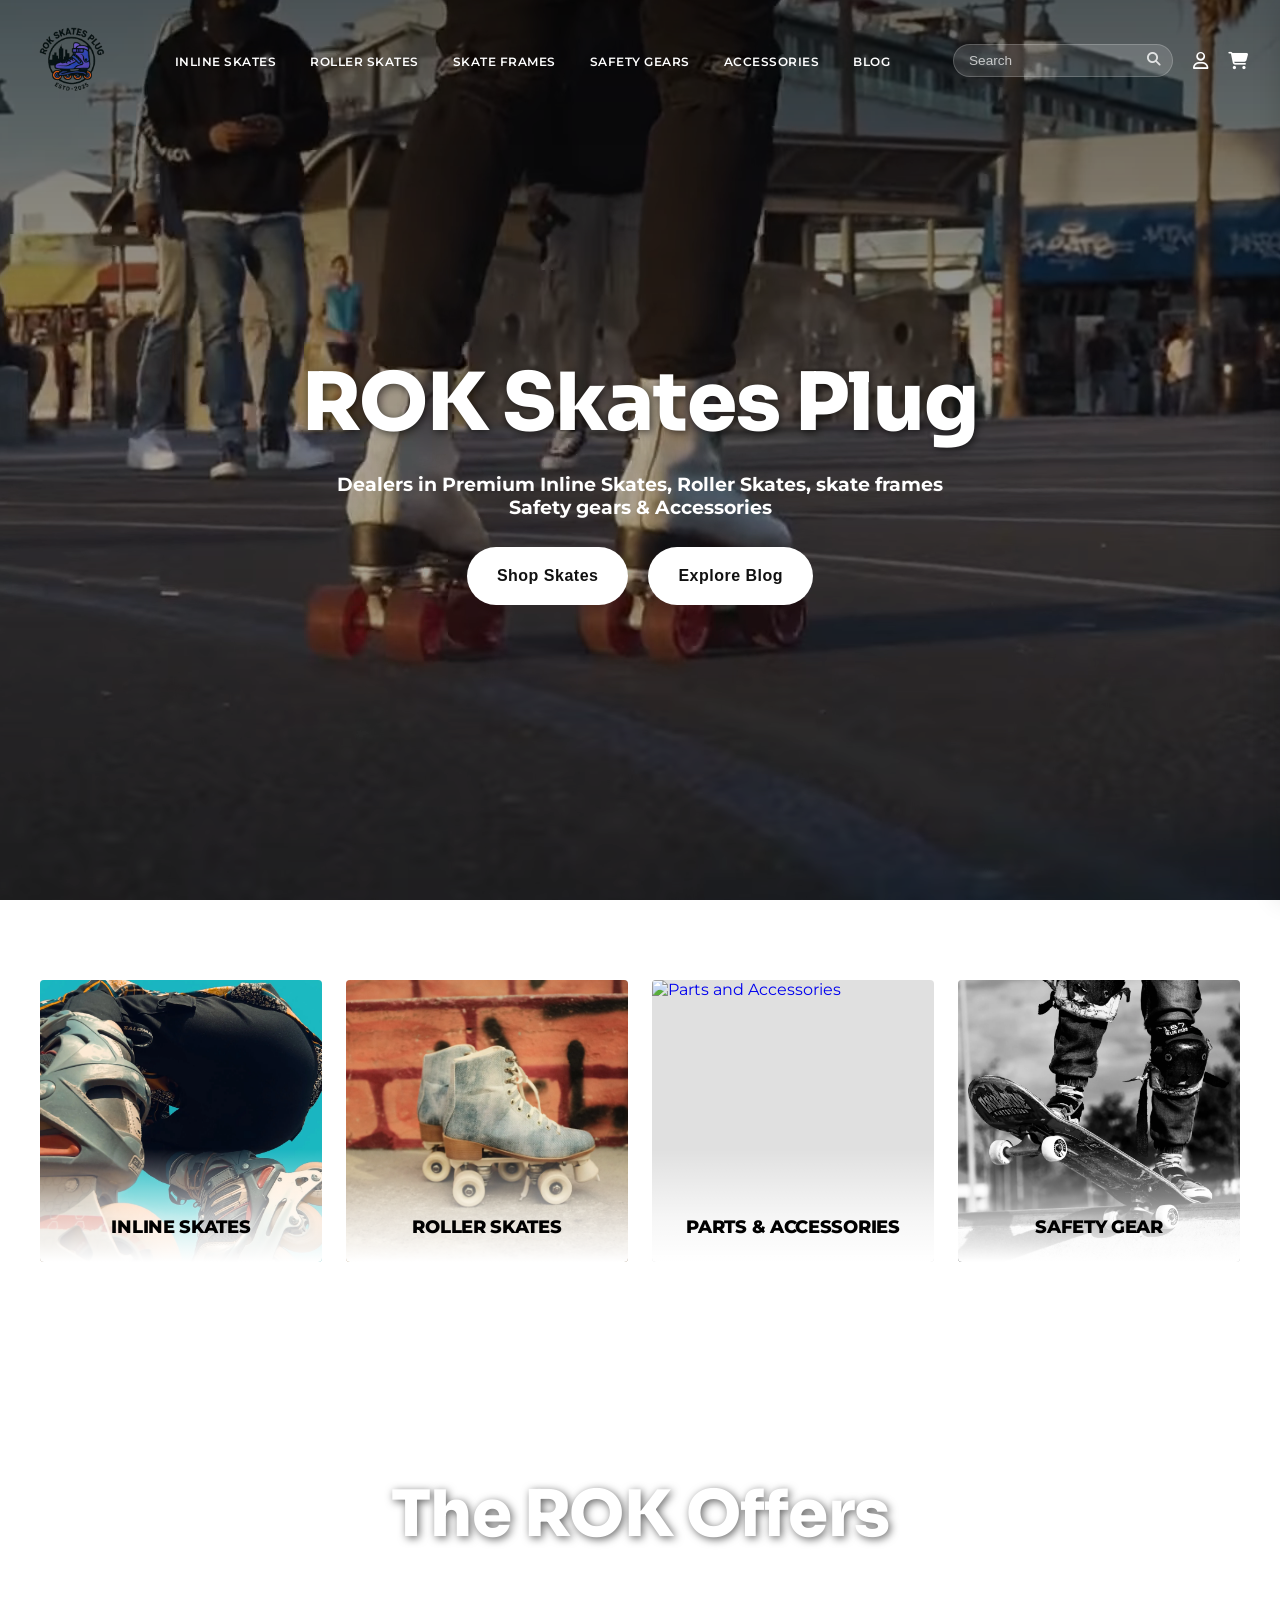
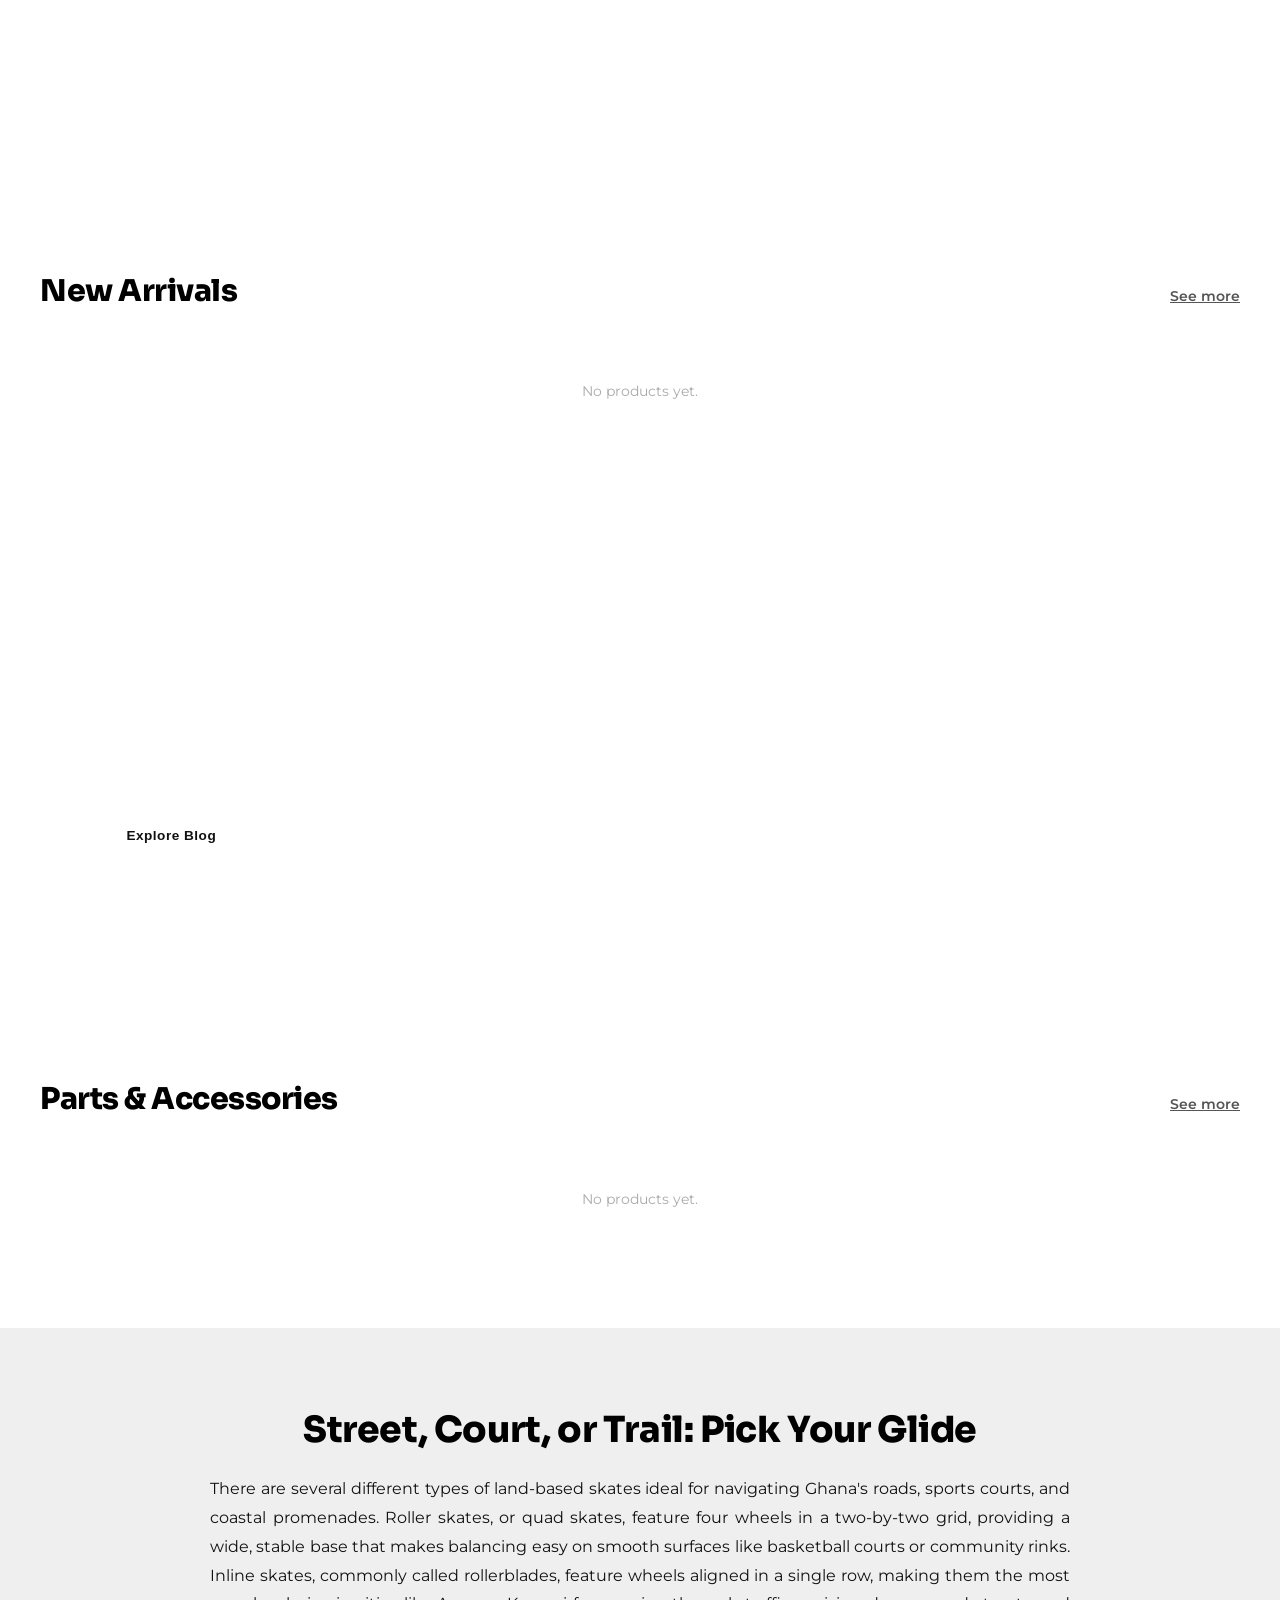
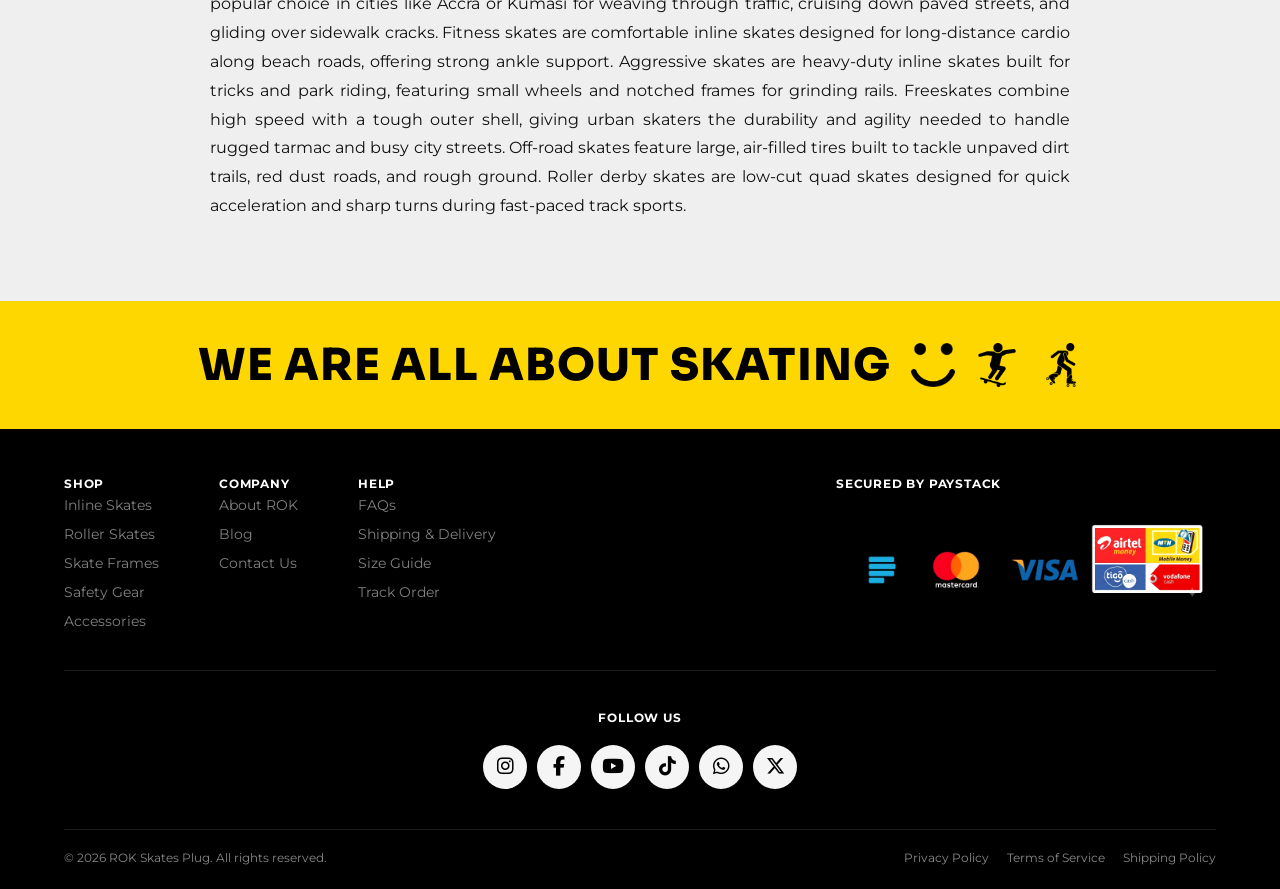
==== index.html @ 4ee37cbf "paystack integration,payment flow,product details,all implemented now" ====
<!DOCTYPE html>
<html lang="en">
<head>
    <meta charset="UTF-8">
    <meta name="viewport" content="width=device-width, initial-scale=1.0">
    <title>ROK skates plug</title>
    <!-- Favicon -->
    <link rel="icon" type="image/png" href="/Assets/favicon.jpeg">
    <!-- Importing Google Fonts for clean typography -->
    <link rel="preconnect" href="https://fonts.googleapis.com">
    <link rel="preconnect" href="https://fonts.gstatic.com" crossorigin>
    <link href="https://fonts.googleapis.com/css2?family=Montserrat:wght@400;600;800&family=Sora:wght@700;800&display=swap" rel="stylesheet">
    <link href="https://fonts.cdnfonts.com/css/gilroy-bold" rel="stylesheet">
    <!-- Font Awesome for the header icons -->
    <link rel="stylesheet" href="https://cdnjs.cloudflare.com/ajax/libs/font-awesome/6.5.1/css/all.min.css">
    <link rel="stylesheet" href="style.css">
</head>
<body>

    <!-- Header Navigation -->
    <header class="navbar">
        <div class="nav-container">
            <!-- Left section containing hamburger and logo -->
            <div class="nav-left">
                <button class="hamburger" id="hamburger-btn" aria-label="Toggle Menu">
                    <i class="fa-solid fa-bars"></i>
                </button>
                <div class="logo">
                    <img src="/Assets/ROKlogo.png" alt="ROK Store Logo">
                </div>
            </div>

            <!-- Main Navigation Links -->
            <nav class="nav-links">
                <a href="/templates/inlineskates.html">INLINE SKATES</a>
                <a href="/templates/rollerskates.html">ROLLER SKATES</a>
                <a href="/templates/skate_frames.html">SKATE FRAMES</a>
                <a href="/templates/safety_gear.html">SAFETY GEARS</a>
                <a href="/templates/Accessories.html">ACCESSORIES</a>
                <a href="#">BLOG</a>
            </nav>

            <!-- Search and Icons Menu -->
            <div class="nav-actions">
                <div class="search-bar" id="search-bar">
                    <input type="text" placeholder="Search" id="search-input">
                    <i class="fa-solid fa-magnifying-glass search-icon" id="search-toggle" aria-label="Toggle search"></i>
                </div>
                <a href="/templates/login.html" class="icon-link"><i class="fa-regular fa-user"></i></a>
                <a href="" class="icon-link cart-icon">
                    <i class="fa-solid fa-cart-shopping"></i>
                </a>
            </div>
        </div>
    </header>

    <!-- Full-Screen Hero Section with Video Background -->
    <section class="hero-section">
        <!-- The Background Video HTML Tag -->
        <video class="bg-video" autoplay loop muted playsinline>
            <!-- Replace the src below with your actual local video file path or an online link -->
            <source src="/Assets/ROK skate plug.webm" type="video/webm">
            Your browser does not support the video tag.
        </video>

        <div class="hero-overlay"></div>
        <div class="hero-content"><br><br><br>
            <h1>ROK Skates Plug</h1>
            <h3>Dealers in Premium Inline Skates, Roller Skates, skate frames<br> Safety gears & Accessories</h3>
            <div class="hero-buttons">
                <a href="#fresh-arrivals" class="pill-btn">Shop Skates</a>
                <a href="#" class="pill-btn">Explore Blog</a>
            </div>
        </div>
    </section>

    <div class="page-content">

        <!-- Categories Section -->
        <section class="categories-section">
            <div class="category-container">
                <a href="/templates/inlineskates.html" class="category-card">
                    <picture>
                        <source srcset="Assets/inlineskate.webp" type="image/webp">
                        <img class="card-bg" src="Assets/inlineskate.jpg" alt="Inline Skates" loading="eager" decoding="async" fetchpriority="high">
                    </picture>
                    <h2 class="category-title">Inline Skates</h2>
                </a>
                <a href="/templates/rollerskates.html" class="category-card">
                    <picture>
                        <source srcset="/Assets/rollerskate.webp" type="image/webp">
                        <img class="card-bg" src="/Assets/rollerskate.jpg" alt="Roller Skates" loading="lazy" decoding="async">
                    </picture>
                    <h2 class="category-title">Roller Skates</h2>
                </a>
                <a href="/templates/Accessories.html" class="category-card">
                    <img class="card-bg" src="https://images.unsplash.com/photo-1547447134-cd3f5c716030?q=80&w=500&auto=format&fit=crop&fm=webp" alt="Parts and Accessories" loading="lazy" decoding="async">
                    <h2 class="category-title">Parts & Accessories</h2>
                </a>
                <a href="/templates/safety_gear.html" class="category-card">
                    <picture>
                        <source srcset="Assets/protectionskate.webp" type="image/webp">
                        <img class="card-bg" src="Assets/protectionskate.jpg" alt="Protection" loading="lazy" decoding="async">
                    </picture>
                    <h2 class="category-title">Safety Gear</h2>
                </a>
            </div>
        </section>

        <!-- ROK Offers Parallax Section -->
        <section class="urban-section">
            <div class="urban-content">
                <h1 class="urban-title">The ROK Offers</h1>
                <p class="urban-subtitle">Ultimate Urban Freeskate Collection</p>
                <p class="urban-description">
                    Powerslide, Munchi, Roselle, IQON, Playlife urban inline skates. Featuring popular models like Next, Arise, Evo, and Zoom. Perfect for freestyle and freeskate adventures.
                </p>
            </div>
        </section>

        <!-- Fresh Arrivals Section -->
        <section class="fresh-arrivals-section" id="fresh-arrivals">
            <div class="fresh-arrivals-container">
                <div class="fresh-arrivals-header">
                    <h2 class="fresh-arrivals-title">New Arrivals</h2>
                    <a href="/templates/All_items.html" class="fresh-arrivals-link">See more</a>
                </div>
                <div class="fresh-slider-wrapper">
                    <button class="fresh-nav-arrow fresh-prev" aria-label="Previous">&#10094;</button>
                    <div class="fresh-track-viewport" id="fresh-viewport"></div>
                    <button class="fresh-nav-arrow fresh-next" aria-label="Next">&#10095;</button>
                </div>
                <div class="fresh-spinner" id="fresh-spinner"></div>
                <div class="fresh-empty" id="fresh-empty" style="display:none;">No products yet.</div>
            </div>
        </section>

        <!-- Blog Banner Section -->
        <section class="blog-banner-section">
            <div class="blog-banner-content">
                <h1 class="blog-banner-title">Wanna learn more about skating?</h1>
                <p class="blog-banner-subtitle">Read our blog for more info</p>
                <a href="#" class="pill-btn pill-btn-sm">Explore Blog</a>
            </div>
        </section>

        <!-- Parts & Accessories Section -->
        <section class="fresh-arrivals-section" id="parts-accessories">
            <div class="fresh-arrivals-container">
                <div class="fresh-arrivals-header">
                    <h2 class="fresh-arrivals-title">Parts &amp; Accessories</h2>
                    <a href="/templates/All_items.html" class="fresh-arrivals-link">See more</a>
                </div>
                <div class="fresh-slider-wrapper">
                    <button class="fresh-nav-arrow fresh-prev trending-prev" aria-label="Previous">&#10094;</button>
                    <div class="fresh-track-viewport" id="trending-viewport"></div>
                    <button class="fresh-nav-arrow fresh-next trending-next" aria-label="Next">&#10095;</button>
                </div>
                <div class="fresh-spinner" id="trending-spinner"></div>
                <div class="fresh-empty" id="trending-empty" style="display:none;">No products yet.</div>
            </div>
        </section>

        <!-- Skate Types Info Section -->
        <section class="skate-types-section">
            <div class="skate-types-container">
                <h2 class="skate-types-title">Street, Court, or Trail: Pick Your Glide</h2>
                <p class="skate-types-body">
                    <span id="skate-text-short">There are several different types of land-based skates ideal for navigating Ghana's roads, sports courts, and coastal promenades. Roller skates, or quad skates, feature four wheels in a two-by-two grid, providing a wide, stable base...</span>
                    <span id="skate-text-full"> There are several different types of land-based skates ideal for navigating Ghana's roads, sports courts, and coastal promenades. Roller skates, or quad skates, feature four wheels in a two-by-two grid, providing a wide, stable base that makes balancing easy on smooth surfaces like basketball courts or community rinks. Inline skates, commonly called rollerblades, feature wheels aligned in a single row, making them the most popular choice in cities like Accra or Kumasi for weaving through traffic, cruising down paved streets, and gliding over sidewalk cracks. Fitness skates are comfortable inline skates designed for long-distance cardio along beach roads, offering strong ankle support. Aggressive skates are heavy-duty inline skates built for tricks and park riding, featuring small wheels and notched frames for grinding rails. Freeskates combine high speed with a tough outer shell, giving urban skaters the durability and agility needed to handle rugged tarmac and busy city streets. Off-road skates feature large, air-filled tires built to tackle unpaved dirt trails, red dust roads, and rough ground. Roller derby skates are low-cut quad skates designed for quick acceleration and sharp turns during fast-paced track sports.</span>
                    <button class="read-more-btn" id="skate-read-more" onclick="toggleSkateText()">Read more</button>
                </p>
            </div>
        </section>

        <!-- Stay Up To Date Banner -->
        <section class="stay-updated-banner">
            <h2 class="stay-updated-text">WE ARE ALL ABOUT SKATING</h2>
            <img src="/Assets/smiling-emoticon-square-face.png" alt="" class="stay-updated-icon" aria-hidden="true">
            <img src="/Assets/skateboarder.png" alt="" class="stay-updated-icon" aria-hidden="true">
            <img src="/Assets/inlineskater.png" alt="" class="stay-updated-icon" aria-hidden="true">
        </section>

    </div>

    <!-- ════════════════════════════════
         FOOTER
    ════════════════════════════════ -->
    <footer class="site-footer">
        <div class="footer-inner">

            <!-- Quick Links + Payment side by side on desktop -->
            <div class="footer-links-payment-row">
                <div class="footer-links-row">
                    <div class="footer-links-group">
                        <h4 class="footer-col-title">Shop</h4>
                        <ul>
                            <li><a href="/templates/inlineskates.html">Inline Skates</a></li>
                            <li><a href="/templates/rollerskates.html">Roller Skates</a></li>
                            <li><a href="/templates/skate_frames.html">Skate Frames</a></li>
                            <li><a href="/templates/safety_gear.html">Safety Gear</a></li>
                            <li><a href="/templates/Accessories.html">Accessories</a></li>
                        </ul>
                    </div>
                    <div class="footer-links-group">
                        <h4 class="footer-col-title">Company</h4>
                        <ul>
                            <li><a href="#">About ROK</a></li>
                            <li><a href="#">Blog</a></li>
                            <li><a href="#">Contact Us</a></li>
                        </ul>
                    </div>
                    <div class="footer-links-group">
                        <h4 class="footer-col-title">Help</h4>
                        <ul>
                            <li><a href="#">FAQs</a></li>
                            <li><a href="#">Shipping & Delivery</a></li>
                            <li><a href="#">Size Guide</a></li>
                            <li><a href="#">Track Order</a></li>
                        </ul>
                    </div>
                </div>

                <!-- Payment Methods -->
                <div class="footer-payments">
                    <span class="footer-payments-label">Secured by Paystack</span>
                    <img src="/Assets/paystack.png" alt="Accepted payment methods" class="footer-payment-img">
                </div>
            </div>

            <div class="footer-divider"></div>

            <!-- Middle Row: Follow Us -->
            <div class="footer-top">
                <div class="footer-col footer-col-center">
                    <h3 class="footer-col-title">Follow Us</h3>
                    <div class="footer-socials">
                        <a href="#" class="footer-social-link" aria-label="Instagram"><i class="fa-brands fa-instagram"></i></a>
                        <a href="#" class="footer-social-link" aria-label="Facebook"><i class="fa-brands fa-facebook-f"></i></a>
                        <a href="#" class="footer-social-link" aria-label="YouTube"><i class="fa-brands fa-youtube"></i></a>
                        <a href="#" class="footer-social-link" aria-label="TikTok"><i class="fa-brands fa-tiktok"></i></a>
                        <a href="#" class="footer-social-link" aria-label="WhatsApp"><i class="fa-brands fa-whatsapp"></i></a>
                        <a href="#" class="footer-social-link" aria-label="X"><i class="fa-brands fa-x-twitter"></i></a>
                    </div>
                </div>
            </div>

            <div class="footer-divider"></div>

            <!-- Bottom: copyright + legal -->
            <div class="footer-bottom">
                <p class="footer-copyright">&copy; <span id="footer-year"></span> ROK Skates Plug. All rights reserved.</p>
                <nav class="footer-legal">
                    <a href="#">Privacy Policy</a>
                    <a href="#">Terms of Service</a>
                    <a href="#">Shipping Policy</a>
                </nav>
            </div>

        </div>
    </footer>

    <script src="/config.js"></script>
    <script>
        const navbar = document.querySelector('.navbar');
        window.addEventListener('scroll', () => {
            navbar.classList.toggle('scrolled', window.scrollY > 80);
        });

        // Mobile search toggle
        const searchToggle = document.getElementById('search-toggle');
        const searchBar    = document.getElementById('search-bar');
        const searchInput  = document.getElementById('search-input');

        searchToggle.addEventListener('click', () => {
            const isOpen = searchBar.classList.toggle('search-open');
            if (isOpen) {
                searchInput.focus();
            } else {
                searchInput.value = '';
            }
        });

        // Close search if user clicks outside
        document.addEventListener('click', e => {
            if (!searchBar.contains(e.target)) {
                searchBar.classList.remove('search-open');
                searchInput.value = '';
            }
        });
        document.getElementById('footer-year').textContent = new Date().getFullYear();

        // Skate types read more / read less (mobile only)
        function toggleSkateText() {
            const short = document.getElementById('skate-text-short');
            const full  = document.getElementById('skate-text-full');
            const btn   = document.getElementById('skate-read-more');
            const expanded = full.style.display === 'inline';
            short.style.display = expanded ? 'inline' : 'none';
            full.style.display  = expanded ? 'none'   : 'inline';
            btn.textContent     = expanded ? 'Read more' : 'Read less';
        }

        // Shared HTML escape utility
        function escHtml(str) {
            return String(str ?? '')
                .replace(/&/g,'&amp;').replace(/</g,'&lt;')
                .replace(/>/g,'&gt;').replace(/"/g,'&quot;');
        }

        // Mobile Menu Toggle
        const hamburgerBtn = document.getElementById('hamburger-btn');
        const navLinks = document.querySelector('.nav-links');

        hamburgerBtn.addEventListener('click', () => {
            navLinks.classList.toggle('active');
            const icon = hamburgerBtn.querySelector('i');
            if (navLinks.classList.contains('active')) {
                icon.classList.remove('fa-bars');
                icon.classList.add('fa-xmark');
            } else {
                icon.classList.remove('fa-xmark');
                icon.classList.add('fa-bars');
            }
        });

        // ════════════════════════════════
        // CAROUSEL HELPER
        // ════════════════════════════════
        async function initCarousel(fetchFn, viewportId, prevSel, nextSel, spinnerId, emptyId) {
            const viewport = document.getElementById(viewportId);
            const spinner  = document.getElementById(spinnerId);
            const empty    = document.getElementById(emptyId);
            const prevBtn  = document.querySelector(prevSel);
            const nextBtn  = document.querySelector(nextSel);

            function gap() {
                return window.innerWidth >= 992 ? 24 : window.innerWidth >= 576 ? 20 : 14;
            }

            function cardWidth() {
                const card = viewport.querySelector('.fresh-product-card');
                return card ? card.offsetWidth + gap() : 0;
            }

            let products    = [];
            let trackIndex  = 0;
            let isAnimating = false;

            try { products = await fetchFn(); } catch { products = []; }

            spinner.style.display = 'none';
            if (products.length === 0) {
                empty.style.display = 'block';
                prevBtn.style.display = 'none';
                nextBtn.style.display = 'none';
                return;
            }

            function cardHTML(p) {
                const img = p.image_url
                    ? `<img src="${escHtml(p.image_url)}" alt="${escHtml(p.name)}" class="fresh-product-img" loading="lazy">`
                    : `<div class="fresh-product-img-placeholder"><i class="fa-regular fa-image"></i></div>`;
                return `<a href="/templates/product.html?id=${escHtml(p.id)}" class="fresh-product-card">
                    <div class="fresh-img-wrap">${img}</div>
                    <h3 class="fresh-product-name">${escHtml(p.name)}</h3>
                    <span class="fresh-product-price">GHS ${Number(p.price).toFixed(2)}</span>
                </a>`;
            }

            const track = document.createElement('div');
            track.className = 'fresh-track';
            track.innerHTML = [...products, ...products].map(cardHTML).join('');
            viewport.appendChild(track);

            const total = products.length;

            function applyTranslate(animated) {
                track.style.transition = animated
                    ? 'transform 0.6s cubic-bezier(0.25, 0.46, 0.45, 0.94)'
                    : 'none';
                track.style.transform = `translateX(${-(trackIndex * cardWidth())}px)`;
            }

            function slide(dir) {
                if (isAnimating) return;
                isAnimating = true;
                trackIndex += dir;
                applyTranslate(true);
                setTimeout(() => {
                    if (trackIndex >= total) { trackIndex -= total; applyTranslate(false); }
                    if (trackIndex < 0)      { trackIndex += total; applyTranslate(false); }
                    isAnimating = false;
                }, 650);
            }

            applyTranslate(false);
            prevBtn.style.visibility = 'visible';
            nextBtn.style.visibility = 'visible';

            prevBtn.addEventListener('click', () => { resetTimer(); slide(-1); });
            nextBtn.addEventListener('click', () => { resetTimer(); slide(1); });

            let touchStartX = 0;
            viewport.addEventListener('touchstart', e => { touchStartX = e.changedTouches[0].clientX; resetTimer(); }, { passive: true });
            viewport.addEventListener('touchend', e => {
                const diff = touchStartX - e.changedTouches[0].clientX;
                if (Math.abs(diff) > 40) slide(diff > 0 ? 1 : -1);
            }, { passive: true });

            window.addEventListener('resize', () => applyTranslate(false));

            let autoTimer;
            function startTimer() { autoTimer = setInterval(() => slide(1), 3000); }
            function resetTimer() { clearInterval(autoTimer); startTimer(); }
            startTimer();
        }

        // ════════════════════════════════
        // FRESH ARRIVALS
        // ════════════════════════════════
        initCarousel(
            async () => {
                const res  = await fetch(`${ROK_CONFIG.API_BASE}/api/products/newest`);
                const data = await res.json();
                return Array.isArray(data) ? data : [];
            },
            'fresh-viewport',
            '.fresh-prev:not(.trending-prev)',
            '.fresh-next:not(.trending-next)',
            'fresh-spinner',
            'fresh-empty'
        );

        // ════════════════════════════════
        // PARTS & ACCESSORIES
        // ════════════════════════════════
        initCarousel(
            async () => {
                const res  = await fetch(`${ROK_CONFIG.API_BASE}/api/products?category=accessories&page_size=8`);
                const data = await res.json();
                return data.products || [];
            },
            'trending-viewport',
            '.trending-prev',
            '.trending-next',
            'trending-spinner',
            'trending-empty'
        );
    </script>

    <!-- ── Cart Drawer ── -->
    <div class="cart-overlay" id="cart-overlay"></div>
    <aside class="cart-drawer" id="cart-drawer" aria-label="Shopping cart">
        <div class="cart-drawer-header">
            <span class="cart-drawer-title">Your Cart</span>
            <button class="cart-drawer-close" id="cart-drawer-close" aria-label="Close cart">
                <i class="fa-solid fa-xmark"></i>
            </button>
        </div>
        <div class="cart-drawer-body" id="cart-drawer-body"></div>
        <div class="cart-drawer-footer" id="cart-drawer-footer" style="display:none;">
            <div class="cart-subtotal-row">
                <span class="cart-subtotal-label">Subtotal</span>
                <span class="cart-subtotal-value" id="cart-subtotal">GH₵ 0.00</span>
            </div>
            <button class="btn-checkout" id="open-checkout-btn">Checkout</button>
        </div>
    </aside>

    <!-- ── Checkout Modal ── -->
    <div class="checkout-modal-overlay" id="checkout-modal-overlay">
        <div class="checkout-modal" role="dialog" aria-modal="true" aria-labelledby="checkout-modal-title">
            <div class="checkout-modal-header">
                <span class="checkout-modal-title" id="checkout-modal-title">Complete Your Order</span>
                <button class="checkout-modal-close" id="checkout-modal-close" aria-label="Close checkout">
                    <i class="fa-solid fa-xmark"></i>
                </button>
            </div>

            <!-- Order summary inside modal -->
            <div class="checkout-order-summary" id="checkout-summary-box">
                <div class="checkout-order-summary-title">Order Summary</div>
                <div id="checkout-summary-items"></div>
                <div class="checkout-summary-row checkout-summary-total">
                    <span>Total</span>
                    <span id="checkout-summary-total">GH₵ 0.00</span>
                </div>
            </div>

            <form id="checkout-form" novalidate>
                <div class="checkout-form-group">
                    <label for="co-name">Full Name</label>
                    <input type="text" id="co-name" placeholder="e.g. Kwame Asante" autocomplete="name" required>
                </div>
                <div class="checkout-form-group">
                    <label for="co-email">Email Address</label>
                    <input type="email" id="co-email" placeholder="e.g. kwame@gmail.com" autocomplete="email" required>
                </div>
                <div class="checkout-form-group">
                    <label for="co-phone">Phone Number</label>
                    <input type="tel" id="co-phone" placeholder="e.g. 0244123456" autocomplete="tel" required>
                </div>
                <div class="checkout-form-group">
                    <label for="co-address">Delivery Address</label>
                    <textarea id="co-address" placeholder="Street, City, Region" required></textarea>
                </div>

                <button type="submit" class="checkout-submit-btn" id="checkout-submit-btn">
                    Pay with Paystack
                </button>

                <div class="checkout-error" id="checkout-error"></div>

                <p class="checkout-paystack-note">
                    <i class="fa-solid fa-lock"></i>
                    Secured by Paystack
                </p>
            </form>
        </div>
    </div>

    <script src="/config.js"></script>
    <script>
        // ── Cart drawer logic ──
        const cartOverlay = document.getElementById('cart-overlay');
        const cartDrawer  = document.getElementById('cart-drawer');
        const cartBody    = document.getElementById('cart-drawer-body');
        const cartFooter  = document.getElementById('cart-drawer-footer');

        function openCart() {
            cartOverlay.classList.add('open');
            cartDrawer.classList.add('open');
            document.body.style.overflow = 'hidden';
            loadCart();
        }

        function closeCart() {
            cartOverlay.classList.remove('open');
            cartDrawer.classList.remove('open');
            document.body.style.overflow = '';
        }

        document.getElementById('cart-drawer-close').addEventListener('click', closeCart);
        cartOverlay.addEventListener('click', closeCart);

        // wire up cart icon
        document.querySelector('.cart-icon').addEventListener('click', e => {
            e.preventDefault();
            openCart();
        });

        function escHtmlCart(str) {
            return String(str)
                .replace(/&/g,'&amp;').replace(/</g,'&lt;')
                .replace(/>/g,'&gt;').replace(/"/g,'&quot;');
        }

        function fmtPrice(p) {
            return 'GH₵ ' + Number(p).toLocaleString('en-GH', { minimumFractionDigits:2, maximumFractionDigits:2 });
        }

        async function loadCart() {
            cartBody.innerHTML = '<div class="cart-drawer-loading"></div>';
            cartFooter.style.display = 'none';

            const token = localStorage.getItem('rok_token');

            if (token) {
                // Authenticated — fetch from API
                try {
                    const res = await fetch(`${ROK_CONFIG.API_BASE}/api/cart`, {
                        headers: { 'Authorization': `Bearer ${token}` }
                    });
                    if (!res.ok) throw new Error();
                    const data = await res.json();
                    renderAuthCart(data);
                } catch {
                    cartBody.innerHTML = `<div class="cart-drawer-empty"><i class="fa-solid fa-triangle-exclamation"></i><p>Could not load cart.</p></div>`;
                }
            } else {
                // Guest — read from localStorage
                const items = JSON.parse(localStorage.getItem('rok_guest_cart') || '[]');
                if (items.length === 0) {
                    renderEmpty();
                    return;
                }
                // Fetch product details for each item
                try {
                    const products = await Promise.all(
                        items.map(i => fetch(`${ROK_CONFIG.API_BASE}/api/products/${i.product_id}`).then(r => r.ok ? r.json() : null))
                    );
                    const enriched = items.map((item, idx) => ({
                        ...item,
                        product: products[idx]
                    })).filter(i => i.product);
                    renderGuestCart(enriched);
                } catch {
                    cartBody.innerHTML = `<div class="cart-drawer-empty"><i class="fa-solid fa-triangle-exclamation"></i><p>Could not load cart.</p></div>`;
                }
            }
        }

        function renderEmpty() {
            cartBody.innerHTML = `
                <div class="cart-drawer-empty">
                    <i class="fa-solid fa-cart-shopping"></i>
                    <p>Your cart is empty</p>
                </div>`;
            cartFooter.style.display = 'none';
        }

        function renderAuthCart(data) {
            if (!data.items || data.items.length === 0) { renderEmpty(); return; }
            cartBody.innerHTML = data.items.map(item => {
                const p = item.product;
                const stock = p ? (p.stock ?? 9999) : 9999;
                const atMax = item.quantity >= stock;
                const img = p && p.image_url
                    ? `<img src="${escHtmlCart(p.image_url)}" class="cart-item-img" alt="${escHtmlCart(p.name)}">`
                    : `<div class="cart-item-img-placeholder"><i class="fa-regular fa-image"></i></div>`;
                return `
                    <div class="cart-item-row" data-id="${escHtmlCart(item.product_id)}" data-stock="${stock}">
                        <a href="/templates/product.html?id=${escHtmlCart(item.product_id)}">${img}</a>
                        <div class="cart-item-info">
                            <div class="cart-item-name">${escHtmlCart(p ? p.name : 'Product')}</div>
                            <div class="cart-item-price">${fmtPrice(p ? p.price : 0)}</div>
                            <div class="cart-item-qty-row">
                                <button class="cart-item-qty-btn" data-action="dec" data-id="${escHtmlCart(item.product_id)}">−</button>
                                <span class="cart-item-qty-val">${item.quantity}</span>
                                <button class="cart-item-qty-btn" data-action="inc" data-id="${escHtmlCart(item.product_id)}"${atMax ? ' disabled aria-disabled="true"' : ''}>+</button>
                            </div>
                        </div>
                        <button class="cart-item-remove" data-id="${escHtmlCart(item.product_id)}" aria-label="Remove item">
                            <i class="fa-solid fa-xmark"></i>
                        </button>
                    </div>`;
            }).join('');

            document.getElementById('cart-subtotal').textContent = fmtPrice(data.total_price || 0);
            cartFooter.style.display = 'block';
            attachAuthCartHandlers();
        }

        function attachAuthCartHandlers() {
            const token = localStorage.getItem('rok_token');

            cartBody.querySelectorAll('.cart-item-qty-btn').forEach(btn => {
                btn.addEventListener('click', async () => {
                    if (btn.disabled) return;
                    const id    = btn.dataset.id;
                    const row   = cartBody.querySelector(`.cart-item-row[data-id="${id}"]`);
                    const stock = parseInt(row?.dataset.stock ?? '9999');
                    const valEl = row.querySelector('.cart-item-qty-val');
                    let qty = parseInt(valEl.textContent);
                    if (btn.dataset.action === 'inc') {
                        if (qty >= stock) return;
                        qty++;
                    } else {
                        qty = Math.max(1, qty - 1);
                    }

                    await fetch(`${ROK_CONFIG.API_BASE}/api/cart/${id}`, {
                        method: 'PUT',
                        headers: { 'Content-Type':'application/json', 'Authorization': `Bearer ${token}` },
                        body: JSON.stringify({ quantity: qty })
                    });
                    loadCart();
                });
            });

            cartBody.querySelectorAll('.cart-item-remove').forEach(btn => {
                btn.addEventListener('click', async () => {
                    await fetch(`${ROK_CONFIG.API_BASE}/api/cart/${btn.dataset.id}`, {
                        method: 'DELETE',
                        headers: { 'Authorization': `Bearer ${token}` }
                    });
                    loadCart();
                });
            });
        }

        function renderGuestCart(items) {
            if (items.length === 0) { renderEmpty(); return; }
            let subtotal = 0;
            cartBody.innerHTML = items.map(item => {
                const p = item.product;
                subtotal += p.price * item.quantity;
                const img = p.image_url
                    ? `<img src="${escHtmlCart(p.image_url)}" class="cart-item-img" alt="${escHtmlCart(p.name)}">`
                    : `<div class="cart-item-img-placeholder"><i class="fa-regular fa-image"></i></div>`;
                const atMax = item.quantity >= p.stock;
                return `
                    <div class="cart-item-row" data-id="${escHtmlCart(item.product_id)}" data-stock="${p.stock}">
                        <a href="/templates/product.html?id=${escHtmlCart(item.product_id)}">${img}</a>
                        <div class="cart-item-info">
                            <div class="cart-item-name">${escHtmlCart(p.name)}</div>
                            <div class="cart-item-price">${fmtPrice(p.price)}</div>
                            <div class="cart-item-qty-row">
                                <button class="cart-item-qty-btn" data-action="dec" data-id="${escHtmlCart(item.product_id)}">−</button>
                                <span class="cart-item-qty-val">${item.quantity}</span>
                                <button class="cart-item-qty-btn" data-action="inc" data-id="${escHtmlCart(item.product_id)}"${atMax ? ' disabled aria-disabled="true"' : ''}>+</button>
                            </div>
                        </div>
                        <button class="cart-item-remove" data-id="${escHtmlCart(item.product_id)}" aria-label="Remove item">
                            <i class="fa-solid fa-xmark"></i>
                        </button>
                    </div>`;
            }).join('');

            document.getElementById('cart-subtotal').textContent = fmtPrice(subtotal);
            cartFooter.style.display = 'block';
            attachGuestCartHandlers();
        }

        function attachGuestCartHandlers() {
            cartBody.querySelectorAll('.cart-item-qty-btn').forEach(btn => {
                btn.addEventListener('click', () => {
                    if (btn.disabled) return;
                    const id   = btn.dataset.id;
                    const row  = cartBody.querySelector(`.cart-item-row[data-id="${id}"]`);
                    const stock = parseInt(row?.dataset.stock ?? '9999');
                    const cart = JSON.parse(localStorage.getItem('rok_guest_cart') || '[]');
                    const item = cart.find(i => i.product_id === id);
                    if (!item) return;
                    if (btn.dataset.action === 'inc') {
                        if (item.quantity < stock) item.quantity++;
                    } else {
                        item.quantity = Math.max(1, item.quantity - 1);
                    }
                    localStorage.setItem('rok_guest_cart', JSON.stringify(cart));
                    loadCart();
                });
            });

            cartBody.querySelectorAll('.cart-item-remove').forEach(btn => {
                btn.addEventListener('click', () => {
                    const id   = btn.dataset.id;
                    let cart   = JSON.parse(localStorage.getItem('rok_guest_cart') || '[]');
                    cart       = cart.filter(i => i.product_id !== id);
                    localStorage.setItem('rok_guest_cart', JSON.stringify(cart));
                    loadCart();
                });
            });
        }

        // ── Checkout modal logic ──
        const checkoutOverlay  = document.getElementById('checkout-modal-overlay');
        const checkoutForm     = document.getElementById('checkout-form');
        const checkoutSubmit   = document.getElementById('checkout-submit-btn');
        const checkoutErrorEl  = document.getElementById('checkout-error');

        function openCheckout() {
            // Build order summary from current guest cart
            const items = JSON.parse(localStorage.getItem('rok_guest_cart') || '[]');
            if (items.length === 0) return;

            // Populate summary rows (product names come from rendered cart rows)
            const summaryItems = document.getElementById('checkout-summary-items');
            summaryItems.innerHTML = '';
            let total = 0;

            // Pull data from the already-rendered cart rows
            cartBody.querySelectorAll('.cart-item-row').forEach(row => {
                const id    = row.dataset.id;
                const item  = items.find(i => i.product_id === id);
                if (!item) return;
                const name  = row.querySelector('.cart-item-name')?.textContent || 'Product';
                const price = parseFloat(row.querySelector('.cart-item-price')?.textContent.replace(/[^\d.]/g, '') || 0);
                const qty   = parseInt(row.querySelector('.cart-item-qty-val')?.textContent || 1);
                total += price * qty;
                const div = document.createElement('div');
                div.className = 'checkout-summary-row';
                div.innerHTML = `<span>${escHtmlCart(name)} × ${qty}</span><span>${fmtPrice(price * qty)}</span>`;
                summaryItems.appendChild(div);
            });

            document.getElementById('checkout-summary-total').textContent = fmtPrice(total);

            // Close cart, open modal
            closeCart();
            checkoutOverlay.classList.add('open');
            document.body.style.overflow = 'hidden';
            checkoutErrorEl.classList.remove('visible');
            checkoutErrorEl.textContent = '';
            checkoutSubmit.disabled = false;
            checkoutSubmit.textContent = 'Pay with Paystack';
        }

        function closeCheckout() {
            checkoutOverlay.classList.remove('open');
            document.body.style.overflow = '';
        }

        document.getElementById('open-checkout-btn').addEventListener('click', openCheckout);
        document.getElementById('checkout-modal-close').addEventListener('click', closeCheckout);
        checkoutOverlay.addEventListener('click', e => {
            if (e.target === checkoutOverlay) closeCheckout();
        });

        checkoutForm.addEventListener('submit', async e => {
            e.preventDefault();

            const name    = document.getElementById('co-name').value.trim();
            const email   = document.getElementById('co-email').value.trim();
            const phone   = document.getElementById('co-phone').value.trim();
            const address = document.getElementById('co-address').value.trim();

            if (!name || !email || !phone || !address) {
                checkoutErrorEl.textContent = 'Please fill in all fields.';
                checkoutErrorEl.classList.add('visible');
                return;
            }

            // Basic email check
            if (!/^[^\s@]+@[^\s@]+\.[^\s@]+$/.test(email)) {
                checkoutErrorEl.textContent = 'Please enter a valid email address.';
                checkoutErrorEl.classList.add('visible');
                return;
            }

            const cartItems = JSON.parse(localStorage.getItem('rok_guest_cart') || '[]');
            if (cartItems.length === 0) {
                checkoutErrorEl.textContent = 'Your cart is empty.';
                checkoutErrorEl.classList.add('visible');
                return;
            }

            checkoutSubmit.disabled = true;
            checkoutSubmit.textContent = 'Processing…';
            checkoutErrorEl.classList.remove('visible');

            try {
                // Validate quantities against live stock before submitting.
                // This catches stale localStorage quantities (e.g. added before stock ran low).
                const stockChecks = await Promise.all(
                    cartItems.map(i => fetch(`${ROK_CONFIG.API_BASE}/api/products/${i.product_id}`).then(r => r.ok ? r.json() : null))
                );
                const validatedItems = [];
                for (let i = 0; i < cartItems.length; i++) {
                    const product = stockChecks[i];
                    if (!product) continue; // product removed — skip silently
                    const maxQty = product.stock;
                    const qty    = Math.min(cartItems[i].quantity, maxQty);
                    if (qty < 1) continue; // out of stock — skip
                    if (qty < cartItems[i].quantity) {
                        // Silently correct the stale quantity in localStorage
                        cartItems[i].quantity = qty;
                    }
                    validatedItems.push({ product_id: cartItems[i].product_id, quantity: qty });
                }
                // Persist corrected quantities back to localStorage
                localStorage.setItem('rok_guest_cart', JSON.stringify(cartItems));

                if (validatedItems.length === 0) {
                    throw new Error('All items in your cart are out of stock.');
                }

                const res = await fetch(`${ROK_CONFIG.API_BASE}/api/checkout`, {
                    method: 'POST',
                    headers: {
                        'Content-Type': 'application/json',
                        'Idempotency-Key': crypto.randomUUID(),
                    },
                    body: JSON.stringify({
                        email:            email,
                        shipping_address: `${name} | ${phone} | ${address}`,
                        cart_items:       validatedItems
                    })
                });

                // Safely parse — backend may return plain-text errors on failure
                const text = await res.text();
                let data = null;
                try { data = JSON.parse(text); } catch (_) { /* plain-text error */ }

                if (!res.ok) {
                    const msg = (data && data.message) || text || 'Checkout failed. Please try again.';
                    throw new Error(msg);
                }

                // Redirect to Paystack hosted payment page
                window.location.href = data.authorization_url;

            } catch (err) {
                checkoutSubmit.disabled = false;
                checkoutSubmit.textContent = 'Pay with Paystack';
                checkoutErrorEl.textContent = err.message || 'Something went wrong. Please try again.';
                checkoutErrorEl.classList.add('visible');
            }
        });
    </script>

</body>
</html>
---- style.css ----
/* Reset and Base Styles */
        * {
            margin: 0;
            padding: 0;
            box-sizing: border-box;
        }

        body {
            font-family: 'Montserrat', sans-serif;
            background-color: #000;
            color: #fff;
            overflow-x: hidden;
        }

        /* Navbar Layout - Transparent, Taller, White Text, and NO Border */
        .navbar {
            background-color: transparent;
            height: 120px;
            display: flex;
            align-items: center;
            position: fixed;
            top: 0;
            width: 100%;
            z-index: 1000;
            border-bottom: none; /* BORDER REMOVED */
        }

        .nav-container {
            width: 95%;
            max-width: 1400px;
            margin: 0 auto;
            display: flex;
            align-items: center;
            justify-content: space-between;
        }

        /* Left Navbar Container */
        .nav-left {
            display: flex;
            align-items: center;
            gap: 20px;
        }

        /* Hamburger button */
        .hamburger {
            display: none;
            background: none;
            border: none;
            color: #fff;
            font-size: 1.5rem;
            cursor: pointer;
            padding: 5px;
            transition: color 0.3s ease;
        }

        .hamburger:hover {
            opacity: 0.8;
        }

        .navbar.scrolled .hamburger {
            color: #000;
        }

        /* Logo Design */
        .logo img {
            height: 80px; /* Fits nicely in the 120px navbar */
            width: auto;
            display: block;
            transition: height 0.3s ease;
        }

        .logo-circle {
            background-color: #fff;
            color: #000;
            font-weight: 800;
            font-style: italic;
            font-size: 0.75rem;
            padding: 5px 7px;
            border-radius: 50%;
            display: inline-block;
            cursor: pointer;
        }

        /* Nav Links Styles */
        .nav-links a {
            text-decoration: none;
            color: #ffffff;
            font-size: 0.75rem;
            font-weight: 600;
            margin: 0 15px;
            letter-spacing: 0.5px;
            transition: opacity 0.2s ease;
            position: relative;
        }

        /* Animated yellow underline drawn on hover */
        .nav-links a::after {
            content: '';
            position: absolute;
            bottom: -4px;
            left: 0;
            width: 0;
            height: 2px;
            background-color: #f5c800;
            transition: width 0.25s ease;
        }

        .nav-links a:hover::after {
            width: 100%;
        }

        .nav-links a:hover {
            opacity: 1;
        }

        /* Search & Icons Container */
        .nav-actions {
            display: flex;
            align-items: center;
            gap: 20px;
        }

        .search-bar {
            position: relative;
            display: flex;
            align-items: center;
        }

        .search-bar input {
            background-color: rgba(255, 255, 255, 0.15);
            border: 1px solid rgba(255, 255, 255, 0.2);
            color: #fff;
            padding: 8px 35px 8px 15px;
            border-radius: 20px;
            width: 220px;
            font-size: 0.85rem;
            outline: none;
        }

        .search-bar input::placeholder {
            color: rgba(255, 255, 255, 0.7);
        }

        .search-icon {
            position: absolute;
            right: 12px;
            color: rgba(255, 255, 255, 0.8);
            font-size: 0.85rem;
            cursor: pointer;
        }

        /* White Icons */
        .icon-link {
            color: #ffffff;
            font-size: 1.1rem;
            text-decoration: none;
            position: relative;
        }

        /* Cart Badge style */
        .cart-icon {
            position: relative;
        }

        .cart-badge {
            position: absolute;
            top: -8px;
            right: -10px;
            background-color: #fff;
            color: #000;
            font-size: 0.65rem;
            font-weight: bold;
            width: 14px;
            height: 14px;
            border-radius: 50%;
            display: flex;
            align-items: center;
            justify-content: center;
        }

        /* Hero Container - Fits Full Screen Display */
        .hero-section {
            position: relative;
            height: 100vh;
            min-height: 500px;
            display: flex;
            align-items: center;
            justify-content: center;
            text-align: center;
            overflow: hidden; /* Keeps the video completely inside */
        }

        /* Background Video - Covers the entire background smoothly */
        .bg-video {
            
            position: absolute;
            top: 50%;
            left: 50%;
            min-width: 100%;
            min-height: 100%;
            width: auto;
            height: auto;
            transform: translate(-50%, -50%);
            object-fit: cover; /* Forces the video to act like a background cover */
            z-index: 0;
        }

        /* Dark overlay optimized for text contrast over shifting video colors */
        .hero-overlay {
            position: absolute;
            top: 0;
            left: 0;
            width: 100%;
            height: 100%;
            background: linear-gradient(to bottom, rgba(0,0,0,0.6) 0%, rgba(0,0,0,0.3) 50%, rgba(0,0,0,0.5) 100%);
            z-index: 1;
        }

        .hero-content {
            position: relative;
            z-index: 2;
            padding: 20px;
            max-width: 800px;
        }

        .hero-content h1 {
            font-family: 'Sora', sans-serif;
            font-size: 5rem;
            font-weight: 800;
            letter-spacing: -1px;
            margin-bottom: 20px;
            text-shadow: 2px 2px 8px rgba(0,0,0,0.6);
        }

        .hero-buttons {
            display: flex;
            gap: 20px;
            justify-content: center;
            margin-top: 28px;
        }

        .pill-btn {
            background-color: #fff;
            color: #111;
            font-family: 'Gilroy-Bold', 'Gilroy', sans-serif;
            font-weight: 900;
            font-size: 1rem;
            padding: 20px 30px;
            border-radius: 60px;
            text-decoration: none;
            letter-spacing: 0.5px;
            transition: opacity 0.2s ease;
        }

        .pill-btn:hover {
            opacity: 0.85;
        }

        .pill-btn-sm {
            padding: 12px 24px;
            font-size: 0.85rem;
        }

        .hero-content h2 {
            font-size: 1.35rem;
            font-weight: 600;
            margin-bottom: 15px;
            text-shadow: 1px 1px 4px rgba(0,0,0,0.6);
        }

        /* Hero Inline Anchor Tags */
        .categories-links {
            font-size: 0.95rem;
            line-height: 1.6;
            margin-bottom: 25px;
            color: #e0e0e0;
            text-shadow: 1px 1px 4px rgba(0,0,0,0.8);
        }

        .categories-links a {
            color: #fff;
            text-decoration: underline;
            transition: opacity 0.2s;
        }

        .categories-links a:hover {
            opacity: 0.8;
        }

        .shipping-info {
            font-size: 0.8rem;
            color: #cccccc;
            font-weight: 400;
            letter-spacing: 0.3px;
            text-shadow: 1px 1px 3px rgba(0,0,0,0.9);
        }

        /* Floating Chat Button Widget */
        .chat-widget {
            position: fixed;
            bottom: 20px;
            right: 20px;
            background-color: #2b2b2b;
            color: #fff;
            width: 45px;
            height: 45px;
            border-radius: 50%;
            display: flex;
            align-items: center;
            justify-content: center;
            font-size: 1.25rem;
            cursor: pointer;
            box-shadow: 0 4px 10px rgba(0,0,0,0.3);
            z-index: 1000;
            transition: transform 0.2s ease;
        }

        .chat-widget:hover {
            transform: scale(1.05);
        }

        /* Scrolled navbar state */
        .navbar {
            transition: background-color 0.3s ease, box-shadow 0.3s ease;
        }

        /* Post-hero content area */
        .page-content {
            background-color: #fff;
            color: #000;
            min-height: 100vh;
        }

        /* Urban Segment Parallax Section */
        .urban-section {
            position: relative;
            width: 100%;
            min-height: 50vh;
            display: flex;
            align-items: center;
            justify-content: center;
            text-align: center;
            padding: 60px 20px;
            background-image: linear-gradient(rgba(0,0,0,0.65), rgba(0,0,0,0.65)),
                              url('Assets/rokstory.webp');
            background-size: cover;
            background-position: center;
            background-repeat: no-repeat;
            background-attachment: fixed;
        }

        .urban-content {
            max-width: 800px;
            color: #ffffff;
            display: flex;
            flex-direction: column;
            align-items: center;
            gap: 16px;
        }

        .urban-title {
            font-family: 'Sora', sans-serif;
            font-size: clamp(2.5rem, 5vw, 4rem);
            font-weight: 800;
            letter-spacing: -0.5px;
            color: #fff;
            text-shadow: 2px 2px 8px rgba(0,0,0,0.6);
        }

        .urban-subtitle {
            font-family: 'Montserrat', sans-serif;
            font-size: clamp(1rem, 2vw, 1.25rem);
            font-weight: 600;
            color: rgba(255,255,255,0.9);
            letter-spacing: 0.5px;
        }

        .urban-description {
            font-family: 'Montserrat', sans-serif;
            font-size: clamp(0.85rem, 1.5vw, 0.95rem);
            font-weight: 300;
            line-height: 1.6;
            color: rgba(255,255,255,0.75);
            max-width: 650px;
        }

        @media (max-width: 900px) {
            .urban-section {
                background-attachment: scroll;
                min-height: 40vh;
                padding: 40px 20px;
            }
        }

        /* Categories Section Styles */
        .categories-section {
            padding: 80px 20px;
            display: flex;
            flex-direction: column;
            justify-content: center;
            align-items: center;
            background-color: #ffffff;
            width: 100%;
        }

        /* Container for the Grid */
        .category-container {
            display: grid;
            grid-template-columns: repeat(2, minmax(0, 1fr));
            gap: 24px;
            width: 100%;
            max-width: 1200px;
        }

        /* Responsive Breakpoints */
        @media (min-width: 900px) {
            .category-container {
                grid-template-columns: repeat(4, minmax(0, 1fr));
            }
        }

        /* Individual Card Style */
        .category-card {
            position: relative;
            aspect-ratio: 1 / 1;
            overflow: hidden;
            border-radius: 4px;
            cursor: pointer;
            background-color: #e0e0e0;
            text-decoration: none;
            display: block;
        }

        /* Background Images */
        .category-card .card-bg {
            position: absolute;
            top: 0;
            left: 0;
            width: 100%;
            height: 100%;
            object-fit: cover;
            object-position: center;
            transition: transform 0.4s cubic-bezier(0.25, 1, 0.5, 1);
        }

        /* Subtle Zoom Effect on Hover */
        .category-card:hover .card-bg {
            transform: scale(1.06);
        }

        /* Gradient Overlay to Fade the Bottom to White */
        .category-card::after {
            content: '';
            position: absolute;
            bottom: 0;
            left: 0;
            width: 100%;
            height: 40%; /* Controls how high the fade goes */
            background: linear-gradient(to top, rgba(255, 255, 255, 1) 0%, rgba(255, 255, 255, 0.7) 40%, rgba(255, 255, 255, 0) 100%);
            pointer-events: none;
        }

        /* Text Label Style */
        .category-title {
            position: absolute;
            bottom: 24px;
            left: 0;
            width: 100%;
            text-align: center;
            font-size: 1.15rem;
            font-weight: 800;
            color: #000000;
            z-index: 2; /* Ensures text stays above the overlay */
            letter-spacing: -0.3px;
            font-family: 'Montserrat', sans-serif;
            text-transform: uppercase;
            transition: transform 0.3s ease;
        }

        .category-card:hover .category-title {
            transform: translateY(-5px);
        }

        /* Scrolled navbar state */
        .navbar.scrolled {
            background-color: #fff;
            box-shadow: 0 2px 10px rgba(0,0,0,0.1);
        }

        .navbar.scrolled .nav-links a,
        .navbar.scrolled .icon-link {
            color: #000;
        }

        .navbar.scrolled .search-bar input {
            background-color: rgba(0,0,0,0.07);
            border-color: rgba(0,0,0,0.2);
            color: #000;
        }

        .navbar.scrolled .search-bar input::placeholder {
            color: rgba(0,0,0,0.5);
        }

        .navbar.scrolled .search-icon {
            color: rgba(0,0,0,0.6);
        }

        /* Responsive Scaling for smaller displays */
        @media (max-width: 900px) {
            .navbar {
                height: 80px;
            }

            .logo img {
                height: 50px; /* Fits nicely in the 80px mobile navbar */
            }

            .hamburger {
                display: block; /* Show hamburger on mobile */
            }

            /* Turn search bar into icon only */
            /* Hide input by default on mobile — shown when .search-open */
            .search-bar input {
                display: none;
            }

            .search-bar {
                position: static;
            }

            .search-icon {
                position: static;
                font-size: 1.1rem;
                color: #fff;
                cursor: pointer;
            }

            .navbar.scrolled .search-icon {
                color: #000;
            }

            /* Mobile search expand */
            .search-bar.search-open {
                display: flex;
                align-items: center;
                background-color: rgba(255,255,255,0.12);
                border: 1px solid rgba(255,255,255,0.25);
                border-radius: 20px;
                padding: 6px 12px;
                gap: 8px;
                margin-left: 12px;
            }

            .navbar.scrolled .search-bar.search-open {
                background-color: rgba(0,0,0,0.06);
                border-color: rgba(0,0,0,0.2);
            }

            .search-bar.search-open input {
                display: block;
                background: none;
                border: none;
                outline: none;
                color: #fff;
                font-family: 'Montserrat', sans-serif;
                font-size: 0.85rem;
                width: 130px;
                padding: 0;
            }

            .navbar.scrolled .search-bar.search-open input {
                color: #000;
            }

            .search-bar.search-open input::placeholder {
                color: rgba(255,255,255,0.5);
            }

            .navbar.scrolled .search-bar.search-open input::placeholder {
                color: rgba(0,0,0,0.4);
            }

            .search-bar.search-open .search-icon {
                position: static;
                color: rgba(255,255,255,0.7);
                flex-shrink: 0;
            }

            .navbar.scrolled .search-bar.search-open .search-icon {
                color: rgba(0,0,0,0.5);
            }

            /* Mobile Navigation Drawer */
            .nav-links {
                display: flex;
                flex-direction: column;
                position: fixed;
                top: 80px;
                left: -100%;
                width: 100%;
                height: calc(100vh - 80px);
                background-color: #0b0b0b;
                padding: 40px 30px;
                gap: 0;
                transition: left 0.3s cubic-bezier(0.77, 0.2, 0.05, 1.0);
                z-index: 999;
                overflow-y: auto;
            }

            .nav-links.active {
                left: 0;
            }

            .nav-links a {
                font-size: 1rem;
                margin: 0;
                padding: 15px 0;
                border-bottom: 1px solid rgba(255, 255, 255, 0.07);
                width: 100%;
                display: block;
                letter-spacing: 1px;
            }

            .navbar.scrolled .nav-links {
                background-color: #ffffff;
                border-top: 1px solid rgba(0, 0, 0, 0.05);
            }

            .navbar.scrolled .nav-links a {
                border-bottom: 1px solid rgba(0, 0, 0, 0.05);
                color: #000;
            }

            .hero-content h1 {
                font-size: 2.5rem;
            }

            .hero-content h2 {
                font-size: 1.1rem;
            }

            .hero-buttons {
                padding-bottom: 60px;
            }
        }

/* ════════════════════════════════
   FRESH ARRIVALS SECTION
════════════════════════════════ */
.fresh-arrivals-section {
    background-color: #fff;
    padding: 80px 20px;
}

.fresh-arrivals-container {
    max-width: 1200px;
    margin: 0 auto;
    position: relative;
}

.fresh-arrivals-header {
    display: flex;
    justify-content: space-between;
    align-items: baseline;
    margin-bottom: 32px;
}

.fresh-arrivals-title {
    font-family: 'Sora', sans-serif;
    font-size: clamp(1.5rem, 3vw, 1.875rem);
    font-weight: 800;
    color: #000;
    letter-spacing: -0.5px;
}

.fresh-arrivals-link {
    font-family: 'Montserrat', sans-serif;
    font-size: 0.85rem;
    font-weight: 600;
    color: #555;
    text-decoration: underline;
    transition: color 0.2s ease;
}

.fresh-arrivals-link:hover {
    color: #000;
}

/* Slider wrapper */
.fresh-slider-wrapper {
    position: relative;
    display: flex;
    align-items: center;
    overflow: hidden;
}

/* Legacy grid (unused by carousel, kept for fallback) */
.fresh-grid {
    display: none;
}

/* Carousel track viewport — clips the overflowing cards */
.fresh-track-viewport {
    overflow: hidden;
    width: 100%;
}

/* Track — all cards in one flex row, slides with translateX */
.fresh-track {
    display: flex;
    gap: 24px;
    transition: transform 0.6s cubic-bezier(0.25, 0.46, 0.45, 0.94);
    will-change: transform;
}

/* Card width per breakpoint */
.fresh-track .fresh-product-card {
    flex: 0 0 calc(25% - 18px); /* 4 visible desktop */
    min-width: 0;
}

/* Nav arrows */
.fresh-nav-arrow {
    position: absolute;
    top: 40%;
    transform: translateY(-50%);
    background: none;
    border: none;
    font-size: 1.4rem;
    color: #333;
    cursor: pointer;
    padding: 8px 12px;
    z-index: 10;
    transition: color 0.2s ease, transform 0.2s ease;
    user-select: none;
    line-height: 1;
}

.fresh-nav-arrow:hover {
    color: #000;
    transform: translateY(-50%) scale(1.2);
}

.fresh-prev { left: -36px; }
.fresh-next { right: -36px; }

/* Product card */
.fresh-product-card {
    display: flex;
    flex-direction: column;
    text-decoration: none;
    color: inherit;
    cursor: pointer;
}

.fresh-img-wrap {
    width: 100%;
    aspect-ratio: 1 / 1;
    overflow: hidden;
    border-radius: 4px;
    background-color: #f4f4f5;
    margin-bottom: 14px;
    display: flex;
    align-items: center;
    justify-content: center;
}

.fresh-product-img {
    width: 100%;
    height: 100%;
    object-fit: cover;
    transition: transform 0.35s ease;
    display: block;
}

.fresh-product-card:hover .fresh-product-img {
    transform: scale(1.04);
}

.fresh-product-img-placeholder {
    width: 100%;
    height: 100%;
    display: flex;
    align-items: center;
    justify-content: center;
    color: #ccc;
    font-size: 2rem;
}

.fresh-product-name {
    font-family: 'Montserrat', sans-serif;
    font-size: 0.95rem;
    font-weight: 700;
    color: #000;
    margin-bottom: 6px;
    letter-spacing: -0.2px;
    white-space: normal;
    overflow: visible;
    word-break: break-word;
}

.fresh-product-price {
    font-family: 'Montserrat', sans-serif;
    font-size: 0.85rem;
    font-weight: 400;
    color: #666;
}

/* Spinner */
.fresh-spinner {
    display: flex;
    justify-content: center;
    padding: 40px 0;
}

.fresh-spinner:not(:empty)::after {
    content: '';
    width: 28px;
    height: 28px;
    border: 3px solid #e4e4e7;
    border-top-color: #000;
    border-radius: 50%;
    animation: spin 0.7s linear infinite;
}

/* Empty state */
.fresh-empty {
    text-align: center;
    color: #aaa;
    font-size: 0.9rem;
    padding: 40px 0;
}

/* ── Responsive ── */
@media (max-width: 992px) {
    .fresh-track .fresh-product-card {
        flex: 0 0 calc(50% - 10px); /* 2 visible */
    }
    .fresh-track { gap: 20px; }
    .fresh-prev { left: -16px; }
    .fresh-next { right: -16px; }
}

@media (max-width: 576px) {
    .fresh-track .fresh-product-card {
        flex: 0 0 100%; /* 1 visible */
    }
    .fresh-track { gap: 14px; }
    .fresh-img-wrap {
        aspect-ratio: 4 / 3;
    }
    .fresh-product-name {
        font-size: 0.8rem;
    }
    .fresh-nav-arrow {
        display: block;
        font-size: 1.1rem;
        padding: 6px 8px;
    }
    .fresh-prev { left: -24px; }
    .fresh-next { right: -24px; }
    .fresh-arrivals-section {
        padding: 60px 28px;
    }
}

/* ════════════════════════════════
   BLOG BANNER SECTION
════════════════════════════════ */
.blog-banner-section {
    position: relative;
    width: 100%;
    min-height: 480px;
    display: flex;
    align-items: center;
    padding: 60px 8%;
    background-image:
        linear-gradient(to right, rgba(0,0,0,0.65) 0%, rgba(0,0,0,0.25) 55%, rgba(0,0,0,0.05) 100%),
        url('https://images.unsplash.com/photo-1547447134-cd3f5c716030?q=80&w=1600&auto=format&fit=crop');
    background-size: cover;
    background-position: center;
    background-repeat: no-repeat;
    background-attachment: fixed;
    overflow: hidden;
}

.blog-banner-content {
    max-width: 600px;
    color: #fff;
    z-index: 2;
    display: flex;
    flex-direction: column;
    align-items: flex-start;
    gap: 14px;
}

.blog-banner-title {
    font-family: 'Sora', sans-serif;
    font-size: clamp(1.8rem, 3.5vw, 3rem);
    font-weight: 800;
    line-height: 1.1;
    letter-spacing: -0.5px;
    color: #fff;
}

.blog-banner-subtitle {
    font-family: 'Montserrat', sans-serif;
    font-size: clamp(1rem, 1.8vw, 1.25rem);
    font-weight: 400;
    color: rgba(255,255,255,0.9);
    letter-spacing: -0.2px;
}

@media (max-width: 600px) {
    .blog-banner-section {
        padding: 50px 24px;
        min-height: 360px;
        background-attachment: scroll;
    }
}

/* ════════════════════════════════
   STAY UP TO DATE BANNER
════════════════════════════════ */
.stay-updated-banner {
    width: 100%;
    background-color: #ffd700;
    padding: 36px 40px;
    display: flex;
    justify-content: center;
    align-items: center;
    gap: 20px;
    flex-wrap: nowrap;
    overflow: hidden;
}

.stay-updated-text {
    font-family: 'Sora', sans-serif;
    color: #000;
    font-size: clamp(1rem, 3.5vw, 2.75rem);
    font-weight: 800;
    text-transform: uppercase;
    letter-spacing: 1px;
    text-align: center;
    white-space: nowrap;
}

.stay-updated-icon {
    height: clamp(1rem, 3.5vw, 2.75rem);
    width: auto;
    flex-shrink: 0;
}

@media (max-width: 576px) {
    .stay-updated-banner {
        padding: 24px 12px;
        gap: 10px;
    }
}

/* ════════════════════════════════
   SKATE TYPES INFO SECTION
════════════════════════════════ */
.skate-types-section {
    background-color: #efefef;
    padding: 80px 20px;
}

.skate-types-container {
    max-width: 860px;
    margin: 0 auto;
    display: flex;
    flex-direction: column;
    gap: 24px;
}

.skate-types-title {
    font-family: 'Sora', sans-serif;
    font-size: clamp(1.6rem, 3vw, 2.25rem);
    font-weight: 800;
    color: #000;
    letter-spacing: -0.4px;
    line-height: 1.2;
    text-align: center;
}

.skate-types-body {
    font-family: 'Montserrat', sans-serif;
    font-size: clamp(0.88rem, 1.5vw, 1rem);
    font-weight: 400;
    color: #111;
    line-height: 1.8;
    text-align: justify;
}

.read-more-btn {
    background: none;
    border: none;
    padding: 0;
    margin-left: 4px;
    font-family: 'Montserrat', sans-serif;
    font-size: inherit;
    font-weight: 700;
    color: #000;
    text-decoration: underline;
    cursor: pointer;
    transition: opacity 0.2s ease;
    display: none; /* hidden by default; shown on mobile via media query */
}

.read-more-btn:hover { opacity: 0.6; }

/* Desktop: always show full text */
#skate-text-short { display: none; }
#skate-text-full  { display: inline; }

/* Mobile: show truncated + button */
@media (max-width: 768px) {
    #skate-text-short { display: inline; }
    #skate-text-full  { display: none; }
    .read-more-btn    { display: inline; }
}

@media (max-width: 600px) {
    .skate-types-section { padding: 60px 20px; }
}

/* Mobile product image fix — use square aspect ratio with taller feel */
@media (max-width: 576px) {
    .fresh-img-wrap {
        aspect-ratio: 4 / 3;
    }
}

/* ════════════════════════════════
   FOOTER
════════════════════════════════ */
.site-footer {
    background-color: #000;
    color: #fff;
    padding: 48px 5% 24px;
    width: 100%;
}

.footer-inner {
    max-width: 1200px;
    margin: 0 auto;
}

/* Quick links + payment wrapper */
.footer-links-payment-row {
    display: flex;
    justify-content: space-between;
    align-items: flex-start;
    gap: 40px;
    margin-bottom: 40px;
}

/* Quick links row */
.footer-links-row {
    display: flex;
    gap: 60px;
    flex-wrap: wrap;
}

.footer-links-group ul {
    list-style: none;
    display: flex;
    flex-direction: column;
    gap: 10px;
}

.footer-links-group ul li a {
    font-family: 'Montserrat', sans-serif;
    font-size: 0.85rem;
    font-weight: 400;
    color: rgba(255,255,255,0.5);
    text-decoration: none;
    transition: color 0.2s ease;
}

.footer-links-group ul li a:hover { color: #fff; }

/* Middle row */
.footer-top {
    display: flex;
    justify-content: center;
    align-items: flex-start;
    padding: 40px 0;
    gap: 20px;
}

.footer-col {
    display: flex;
    flex-direction: column;
    gap: 16px;
}

.footer-col-center {
    align-items: center;
}

.footer-col-title {
    font-family: 'Montserrat', sans-serif;
    font-size: 0.72rem;
    font-weight: 700;
    text-transform: uppercase;
    letter-spacing: 0.8px;
    color: #fff;
    margin-bottom: 4px;
}

.footer-btn {
    display: inline-block;
    background-color: #c8c8c8;
    color: #000;
    text-decoration: none;
    padding: 10px 28px;
    border-radius: 50px;
    font-family: 'Montserrat', sans-serif;
    font-size: 0.85rem;
    font-weight: 700;
    transition: background-color 0.2s ease, transform 0.2s ease;
    white-space: nowrap;
}

.footer-btn:hover {
    background-color: #fff;
    transform: translateY(-1px);
}

/* Payment methods */
.footer-payments {
    display: flex;
    flex-direction: column;
    align-items: flex-start;
    gap: 14px;
    flex-shrink: 0;
}

.footer-payments-label {
    font-family: 'Montserrat', sans-serif;
    font-size: 0.72rem;
    font-weight: 700;
    text-transform: uppercase;
    letter-spacing: 0.8px;
    color: #fff;
    white-space: nowrap;
}

.footer-payment-img {
    max-width: 380px;
    width: 100%;
    height: auto;
    display: block;
    /* Lighten slightly so it shows on the dark background */
    filter: brightness(1.1);
}

/* Social icons */
.footer-socials {
    display: flex;
    gap: 10px;
    flex-wrap: wrap;
    justify-content: center;
}

.footer-social-link {
    width: 44px;
    height: 44px;
    background-color: whitesmoke;
    color: #000;
    border-radius: 50%;
    display: flex;
    align-items: center;
    justify-content: center;
    text-decoration: none;
    font-size: 1.2rem;
    transition: transform 0.2s ease, background-color 0.2s ease;
}

.footer-social-link:hover {
    transform: scale(1.1);
    background-color: #e0e0e0;
}

/* Divider */
.footer-divider {
    border: none;
    border-top: 1px solid #1a1a1a;
}

/* Bottom */
.footer-bottom {
    display: flex;
    justify-content: space-between;
    align-items: center;
    padding-top: 20px;
    flex-wrap: wrap;
    gap: 16px;
}

.footer-copyright {
    font-family: 'Montserrat', sans-serif;
    font-size: 0.78rem;
    color: #888;
}

.footer-legal {
    display: flex;
    gap: 18px;
    flex-wrap: wrap;
}

.footer-legal a {
    font-family: 'Montserrat', sans-serif;
    font-size: 0.78rem;
    color: #888;
    text-decoration: none;
    transition: color 0.2s ease;
}

.footer-legal a:hover { color: #fff; }

/* ── Footer responsive ── */
@media (max-width: 900px) {
    /* Stack links+payment vertically on mobile */
    .footer-links-payment-row {
        flex-direction: column;
        gap: 32px;
    }
    /* Links stay left-aligned on mobile */
    .footer-links-row {
        gap: 32px;
    }
    .footer-links-group { align-items: flex-start; }
    .footer-links-group ul { align-items: flex-start; }

    /* Social row centers on mobile */
    .footer-top {
        flex-direction: column;
        align-items: center;
        text-align: center;
        gap: 32px;
    }
    .footer-col { align-items: center; }

    /* Payment stays left on mobile (below social) */
    .footer-payments { align-items: flex-start; }

    .footer-bottom {
        flex-direction: column;
        text-align: center;
        gap: 12px;
    }
    .footer-legal { justify-content: center; }
}

@media (max-width: 500px) {
    .footer-links-row { flex-direction: column; }
}

/* ════════════════════════════════
   CART DRAWER
════════════════════════════════ */
.cart-overlay {
    position: fixed;
    inset: 0;
    background: rgba(0,0,0,0.45);
    z-index: 1100;
    opacity: 0;
    pointer-events: none;
    transition: opacity 0.3s ease;
}

.cart-overlay.open {
    opacity: 1;
    pointer-events: all;
}

.cart-drawer {
    position: fixed;
    top: 0;
    right: 0;
    width: 420px;
    max-width: 100vw;
    height: 100vh;
    background: #fff;
    z-index: 1101;
    display: flex;
    flex-direction: column;
    transform: translateX(100%);
    transition: transform 0.35s cubic-bezier(0.77, 0.2, 0.05, 1.0);
    box-shadow: -4px 0 24px rgba(0,0,0,0.12);
}

.cart-drawer.open {
    transform: translateX(0);
}

.cart-drawer-header {
    display: flex;
    align-items: center;
    justify-content: space-between;
    padding: 22px 24px;
    border-bottom: 1px solid #f0f0f0;
    flex-shrink: 0;
}

.cart-drawer-title {
    font-family: 'Sora', sans-serif;
    font-size: 1.1rem;
    font-weight: 800;
    color: #000;
    letter-spacing: 0.5px;
}

.cart-drawer-close {
    background: none;
    border: none;
    font-size: 1.3rem;
    color: #555;
    cursor: pointer;
    padding: 4px 8px;
    transition: color 0.2s;
    line-height: 1;
}

.cart-drawer-close:hover { color: #000; }

.cart-drawer-body {
    flex: 1;
    overflow-y: auto;
    padding: 16px 24px;
}

/* loading spinner inside drawer */
.cart-drawer-loading {
    display: flex;
    justify-content: center;
    padding: 48px 0;
}

.cart-drawer-loading::after {
    content: '';
    width: 32px;
    height: 32px;
    border: 2.5px solid #e0e0e0;
    border-top-color: #000;
    border-radius: 50%;
    animation: spin 0.7s linear infinite;
}

/* empty state */
.cart-drawer-empty {
    text-align: center;
    padding: 60px 20px;
    color: #aaa;
}

.cart-drawer-empty i {
    font-size: 2.5rem;
    margin-bottom: 14px;
    display: block;
    color: #ddd;
}

.cart-drawer-empty p {
    font-size: 0.95rem;
    font-weight: 600;
}

/* cart item row */
.cart-item-row {
    display: flex;
    gap: 14px;
    padding: 14px 0;
    border-bottom: 1px solid #f5f5f5;
    align-items: flex-start;
}

.cart-item-img {
    width: 72px;
    height: 72px;
    border-radius: 6px;
    object-fit: cover;
    background: #f4f4f5;
    flex-shrink: 0;
}

.cart-item-img-placeholder {
    width: 72px;
    height: 72px;
    border-radius: 6px;
    background: #f4f4f5;
    display: flex;
    align-items: center;
    justify-content: center;
    color: #ccc;
    font-size: 1.4rem;
    flex-shrink: 0;
}

.cart-item-info { flex: 1; min-width: 0; }

.cart-item-name {
    font-family: 'Montserrat', sans-serif;
    font-size: 0.88rem;
    font-weight: 700;
    color: #000;
    margin-bottom: 4px;
    white-space: nowrap;
    overflow: hidden;
    text-overflow: ellipsis;
}

.cart-item-price {
    font-size: 0.82rem;
    color: #555;
    margin-bottom: 8px;
}

.cart-item-qty-row {
    display: flex;
    align-items: center;
    gap: 8px;
}

.cart-item-qty-btn {
    background: none;
    border: 1.5px solid #ddd;
    border-radius: 50%;
    width: 26px;
    height: 26px;
    font-size: 0.85rem;
    cursor: pointer;
    display: flex;
    align-items: center;
    justify-content: center;
    color: #000;
    transition: border-color 0.15s, background 0.15s;
    line-height: 1;
    flex-shrink: 0;
}

.cart-item-qty-btn:hover { border-color: #000; background: #f5f5f5; }

.cart-item-qty-btn:disabled {
    opacity: 0.35;
    cursor: not-allowed;
    border-color: #ddd;
    background: none;
}

.cart-item-qty-val {
    font-size: 0.85rem;
    font-weight: 700;
    min-width: 20px;
    text-align: center;
}

.cart-item-remove {
    background: none;
    border: none;
    color: #bbb;
    cursor: pointer;
    font-size: 1rem;
    padding: 4px;
    transition: color 0.2s;
    flex-shrink: 0;
    align-self: center;
}

.cart-item-remove:hover { color: #e53935; }

/* footer */
.cart-drawer-footer {
    padding: 20px 24px;
    border-top: 1px solid #f0f0f0;
    flex-shrink: 0;
}

.cart-subtotal-row {
    display: flex;
    justify-content: space-between;
    align-items: center;
    margin-bottom: 16px;
}

.cart-subtotal-label {
    font-size: 0.9rem;
    font-weight: 700;
    color: #000;
}

.cart-subtotal-value {
    font-family: 'Sora', sans-serif;
    font-size: 1.1rem;
    font-weight: 800;
    color: #000;
}

.btn-checkout {
    display: block;
    width: 100%;
    padding: 16px;
    background: #000;
    color: #fff;
    border: none;
    border-radius: 60px;
    font-family: 'Gilroy-Bold', 'Gilroy', 'Montserrat', sans-serif;
    font-size: 1rem;
    font-weight: 900;
    cursor: pointer;
    text-align: center;
    text-decoration: none;
    transition: opacity 0.2s;
    letter-spacing: 0.3px;
}

.btn-checkout:hover { opacity: 0.85; }

/* cart badge on icon */
.cart-badge-count {
    position: absolute;
    top: -8px;
    right: -10px;
    background: #000;
    color: #fff;
    font-size: 0.6rem;
    font-weight: 700;
    width: 16px;
    height: 16px;
    border-radius: 50%;
    display: flex;
    align-items: center;
    justify-content: center;
}

/* ════════════════════════════════
   CHECKOUT MODAL
════════════════════════════════ */
.checkout-modal-overlay {
    position: fixed;
    inset: 0;
    background: rgba(0,0,0,0.55);
    z-index: 1200;
    display: flex;
    align-items: center;
    justify-content: center;
    padding: 20px;
    opacity: 0;
    pointer-events: none;
    transition: opacity 0.25s ease;
}

.checkout-modal-overlay.open {
    opacity: 1;
    pointer-events: all;
}

.checkout-modal {
    background: #fff;
    border-radius: 16px;
    width: 100%;
    max-width: 480px;
    max-height: 90vh;
    overflow-y: auto;
    padding: 32px 28px;
    transform: translateY(24px);
    transition: transform 0.25s ease;
    box-shadow: 0 20px 60px rgba(0,0,0,0.18);
}

.checkout-modal-overlay.open .checkout-modal {
    transform: translateY(0);
}

.checkout-modal-header {
    display: flex;
    align-items: center;
    justify-content: space-between;
    margin-bottom: 24px;
}

.checkout-modal-title {
    font-family: 'Sora', sans-serif;
    font-size: 1.15rem;
    font-weight: 800;
    color: #000;
    letter-spacing: 0.3px;
}

.checkout-modal-close {
    background: none;
    border: none;
    font-size: 1.3rem;
    color: #888;
    cursor: pointer;
    padding: 4px 8px;
    transition: color 0.2s;
    line-height: 1;
}

.checkout-modal-close:hover { color: #000; }

.checkout-form-group {
    margin-bottom: 18px;
}

.checkout-form-group label {
    display: block;
    font-family: 'Montserrat', sans-serif;
    font-size: 0.82rem;
    font-weight: 700;
    color: #333;
    margin-bottom: 7px;
    text-transform: uppercase;
    letter-spacing: 0.4px;
}

.checkout-form-group input,
.checkout-form-group textarea {
    width: 100%;
    padding: 13px 15px;
    border: 1.5px solid #e0e0e0;
    border-radius: 10px;
    font-family: 'Montserrat', sans-serif;
    font-size: 0.92rem;
    color: #111;
    background: #fafafa;
    outline: none;
    transition: border-color 0.2s, background 0.2s;
    box-sizing: border-box;
}

.checkout-form-group input:focus,
.checkout-form-group textarea:focus {
    border-color: #000;
    background: #fff;
}

.checkout-form-group textarea {
    resize: vertical;
    min-height: 80px;
}

.checkout-order-summary {
    background: #f8f8f8;
    border-radius: 10px;
    padding: 14px 16px;
    margin-bottom: 22px;
}

.checkout-order-summary-title {
    font-family: 'Montserrat', sans-serif;
    font-size: 0.78rem;
    font-weight: 700;
    color: #888;
    text-transform: uppercase;
    letter-spacing: 0.5px;
    margin-bottom: 10px;
}

.checkout-summary-row {
    display: flex;
    justify-content: space-between;
    align-items: center;
    font-size: 0.88rem;
    color: #333;
    padding: 3px 0;
}

.checkout-summary-total {
    font-family: 'Sora', sans-serif;
    font-weight: 800;
    font-size: 1rem;
    color: #000;
    border-top: 1px solid #e8e8e8;
    margin-top: 8px;
    padding-top: 8px;
}

.checkout-submit-btn {
    display: block;
    width: 100%;
    padding: 16px;
    background: #000;
    color: #fff;
    border: none;
    border-radius: 60px;
    font-family: 'Gilroy-Bold', 'Gilroy', 'Montserrat', sans-serif;
    font-size: 1rem;
    font-weight: 900;
    cursor: pointer;
    text-align: center;
    letter-spacing: 0.3px;
    transition: opacity 0.2s;
    margin-top: 4px;
}

.checkout-submit-btn:hover { opacity: 0.85; }

.checkout-submit-btn:disabled {
    opacity: 0.5;
    cursor: not-allowed;
}

.checkout-error {
    color: #e53935;
    font-size: 0.83rem;
    font-weight: 600;
    margin-top: 12px;
    text-align: center;
    display: none;
}

.checkout-error.visible { display: block; }

.checkout-paystack-note {
    text-align: center;
    font-size: 0.78rem;
    color: #aaa;
    margin-top: 14px;
    display: flex;
    align-items: center;
    justify-content: center;
    gap: 6px;
}
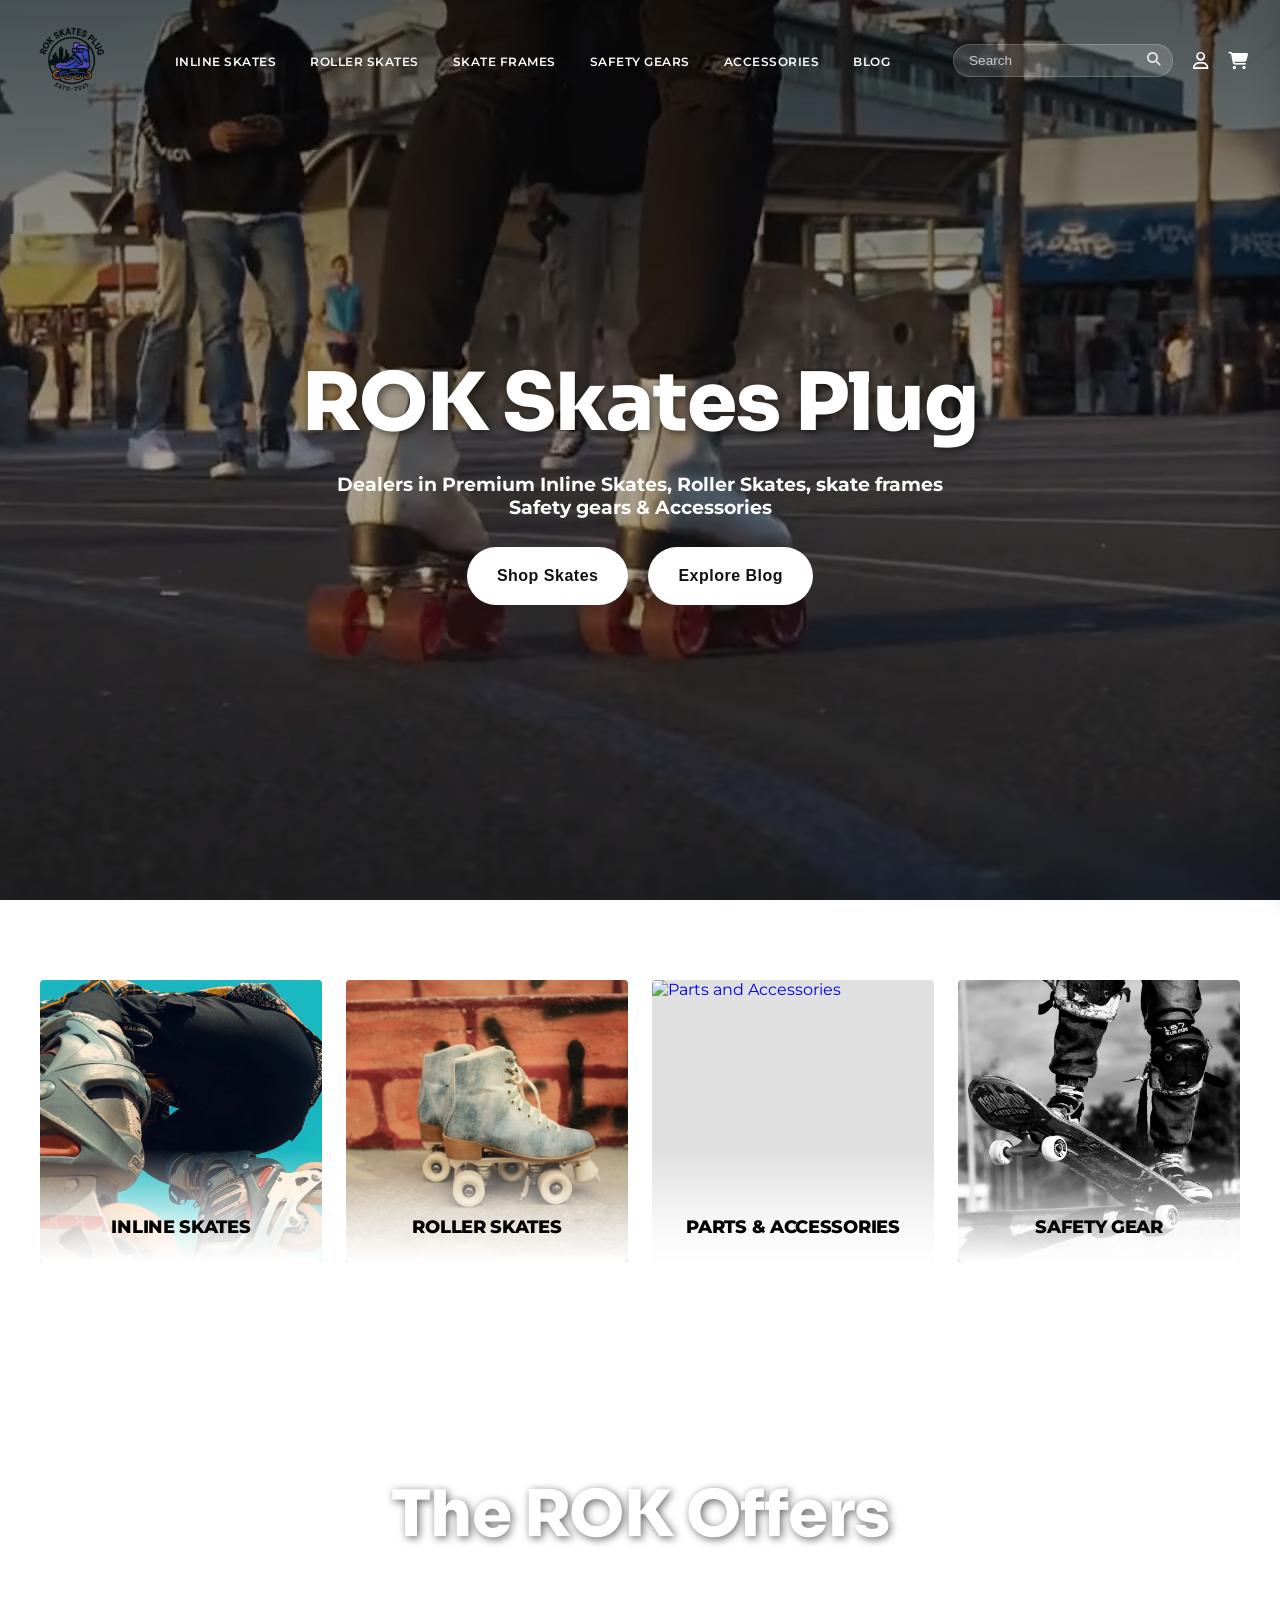
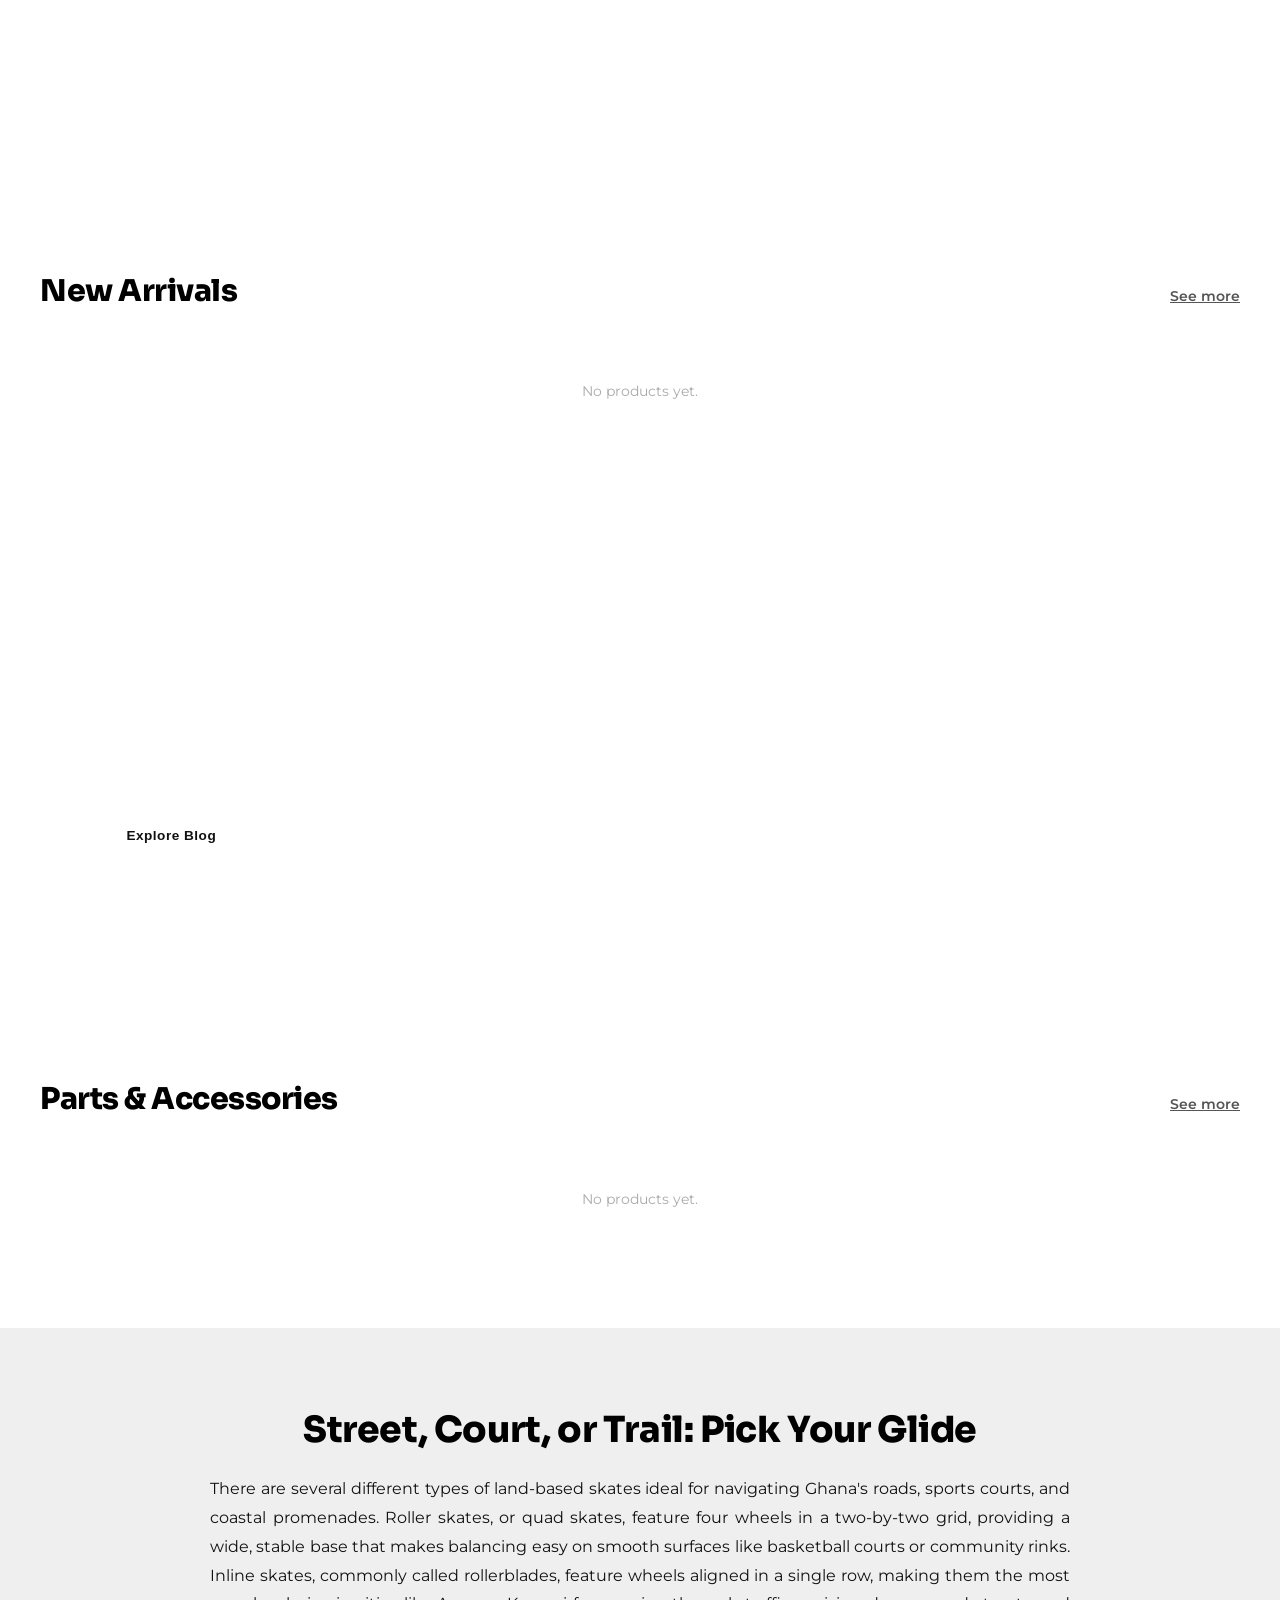
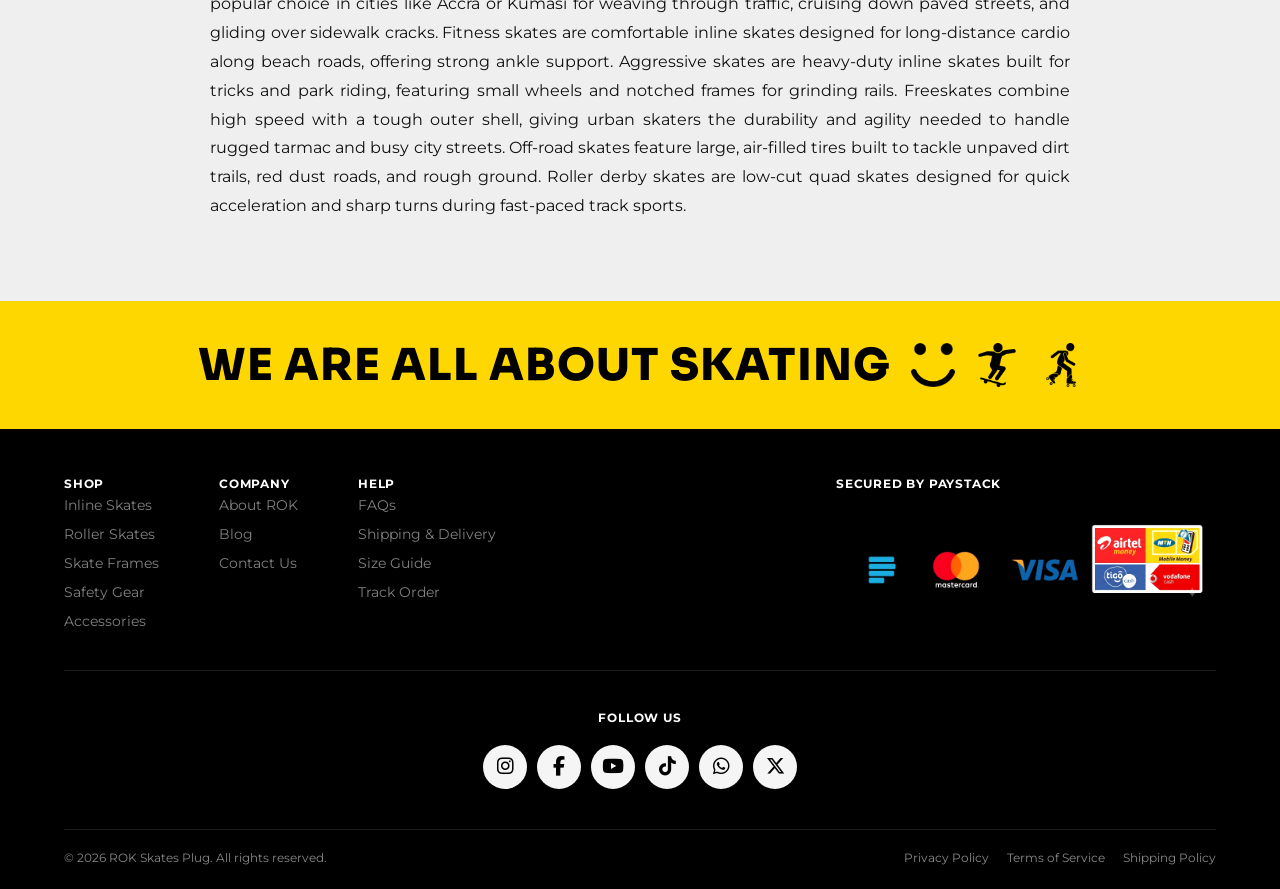
==== commit f7a3ad60: "checkout button" ====
--- a/index.html
+++ b/index.html
@@ -115,6 +115,7 @@
                 <p class="urban-description">
                     Powerslide, Munchi, Roselle, IQON, Playlife urban inline skates. Featuring popular models like Next, Arise, Evo, and Zoom. Perfect for freestyle and freeskate adventures.
                 </p>
+                
             </div>
         </section>
 
@@ -464,61 +465,9 @@
                 <span class="cart-subtotal-label">Subtotal</span>
                 <span class="cart-subtotal-value" id="cart-subtotal">GH₵ 0.00</span>
             </div>
-            <button class="btn-checkout" id="open-checkout-btn">Checkout</button>
+            <a href="#" class="btn-checkout">Checkout</a>
         </div>
     </aside>
-
-    <!-- ── Checkout Modal ── -->
-    <div class="checkout-modal-overlay" id="checkout-modal-overlay">
-        <div class="checkout-modal" role="dialog" aria-modal="true" aria-labelledby="checkout-modal-title">
-            <div class="checkout-modal-header">
-                <span class="checkout-modal-title" id="checkout-modal-title">Complete Your Order</span>
-                <button class="checkout-modal-close" id="checkout-modal-close" aria-label="Close checkout">
-                    <i class="fa-solid fa-xmark"></i>
-                </button>
-            </div>
-
-            <!-- Order summary inside modal -->
-            <div class="checkout-order-summary" id="checkout-summary-box">
-                <div class="checkout-order-summary-title">Order Summary</div>
-                <div id="checkout-summary-items"></div>
-                <div class="checkout-summary-row checkout-summary-total">
-                    <span>Total</span>
-                    <span id="checkout-summary-total">GH₵ 0.00</span>
-                </div>
-            </div>
-
-            <form id="checkout-form" novalidate>
-                <div class="checkout-form-group">
-                    <label for="co-name">Full Name</label>
-                    <input type="text" id="co-name" placeholder="e.g. Kwame Asante" autocomplete="name" required>
-                </div>
-                <div class="checkout-form-group">
-                    <label for="co-email">Email Address</label>
-                    <input type="email" id="co-email" placeholder="e.g. kwame@gmail.com" autocomplete="email" required>
-                </div>
-                <div class="checkout-form-group">
-                    <label for="co-phone">Phone Number</label>
-                    <input type="tel" id="co-phone" placeholder="e.g. 0244123456" autocomplete="tel" required>
-                </div>
-                <div class="checkout-form-group">
-                    <label for="co-address">Delivery Address</label>
-                    <textarea id="co-address" placeholder="Street, City, Region" required></textarea>
-                </div>
-
-                <button type="submit" class="checkout-submit-btn" id="checkout-submit-btn">
-                    Pay with Paystack
-                </button>
-
-                <div class="checkout-error" id="checkout-error"></div>
-
-                <p class="checkout-paystack-note">
-                    <i class="fa-solid fa-lock"></i>
-                    Secured by Paystack
-                </p>
-            </form>
-        </div>
-    </div>
 
     <script src="/config.js"></script>
     <script>
@@ -614,13 +563,11 @@
             if (!data.items || data.items.length === 0) { renderEmpty(); return; }
             cartBody.innerHTML = data.items.map(item => {
                 const p = item.product;
-                const stock = p ? (p.stock ?? 9999) : 9999;
-                const atMax = item.quantity >= stock;
                 const img = p && p.image_url
                     ? `<img src="${escHtmlCart(p.image_url)}" class="cart-item-img" alt="${escHtmlCart(p.name)}">`
                     : `<div class="cart-item-img-placeholder"><i class="fa-regular fa-image"></i></div>`;
                 return `
-                    <div class="cart-item-row" data-id="${escHtmlCart(item.product_id)}" data-stock="${stock}">
+                    <div class="cart-item-row" data-id="${escHtmlCart(item.product_id)}">
                         <a href="/templates/product.html?id=${escHtmlCart(item.product_id)}">${img}</a>
                         <div class="cart-item-info">
                             <div class="cart-item-name">${escHtmlCart(p ? p.name : 'Product')}</div>
@@ -628,7 +575,7 @@
                             <div class="cart-item-qty-row">
                                 <button class="cart-item-qty-btn" data-action="dec" data-id="${escHtmlCart(item.product_id)}">−</button>
                                 <span class="cart-item-qty-val">${item.quantity}</span>
-                                <button class="cart-item-qty-btn" data-action="inc" data-id="${escHtmlCart(item.product_id)}"${atMax ? ' disabled aria-disabled="true"' : ''}>+</button>
+                                <button class="cart-item-qty-btn" data-action="inc" data-id="${escHtmlCart(item.product_id)}">+</button>
                             </div>
                         </div>
                         <button class="cart-item-remove" data-id="${escHtmlCart(item.product_id)}" aria-label="Remove item">
@@ -647,18 +594,11 @@
 
             cartBody.querySelectorAll('.cart-item-qty-btn').forEach(btn => {
                 btn.addEventListener('click', async () => {
-                    if (btn.disabled) return;
-                    const id    = btn.dataset.id;
-                    const row   = cartBody.querySelector(`.cart-item-row[data-id="${id}"]`);
-                    const stock = parseInt(row?.dataset.stock ?? '9999');
+                    const id  = btn.dataset.id;
+                    const row = cartBody.querySelector(`.cart-item-row[data-id="${id}"]`);
                     const valEl = row.querySelector('.cart-item-qty-val');
                     let qty = parseInt(valEl.textContent);
-                    if (btn.dataset.action === 'inc') {
-                        if (qty >= stock) return;
-                        qty++;
-                    } else {
-                        qty = Math.max(1, qty - 1);
-                    }
+                    qty = btn.dataset.action === 'inc' ? qty + 1 : Math.max(1, qty - 1);
 
                     await fetch(`${ROK_CONFIG.API_BASE}/api/cart/${id}`, {
                         method: 'PUT',
@@ -689,9 +629,8 @@
                 const img = p.image_url
                     ? `<img src="${escHtmlCart(p.image_url)}" class="cart-item-img" alt="${escHtmlCart(p.name)}">`
                     : `<div class="cart-item-img-placeholder"><i class="fa-regular fa-image"></i></div>`;
-                const atMax = item.quantity >= p.stock;
                 return `
-                    <div class="cart-item-row" data-id="${escHtmlCart(item.product_id)}" data-stock="${p.stock}">
+                    <div class="cart-item-row" data-id="${escHtmlCart(item.product_id)}">
                         <a href="/templates/product.html?id=${escHtmlCart(item.product_id)}">${img}</a>
                         <div class="cart-item-info">
                             <div class="cart-item-name">${escHtmlCart(p.name)}</div>
@@ -699,7 +638,7 @@
                             <div class="cart-item-qty-row">
                                 <button class="cart-item-qty-btn" data-action="dec" data-id="${escHtmlCart(item.product_id)}">−</button>
                                 <span class="cart-item-qty-val">${item.quantity}</span>
-                                <button class="cart-item-qty-btn" data-action="inc" data-id="${escHtmlCart(item.product_id)}"${atMax ? ' disabled aria-disabled="true"' : ''}>+</button>
+                                <button class="cart-item-qty-btn" data-action="inc" data-id="${escHtmlCart(item.product_id)}">+</button>
                             </div>
                         </div>
                         <button class="cart-item-remove" data-id="${escHtmlCart(item.product_id)}" aria-label="Remove item">
@@ -716,18 +655,12 @@
         function attachGuestCartHandlers() {
             cartBody.querySelectorAll('.cart-item-qty-btn').forEach(btn => {
                 btn.addEventListener('click', () => {
-                    if (btn.disabled) return;
                     const id   = btn.dataset.id;
-                    const row  = cartBody.querySelector(`.cart-item-row[data-id="${id}"]`);
-                    const stock = parseInt(row?.dataset.stock ?? '9999');
                     const cart = JSON.parse(localStorage.getItem('rok_guest_cart') || '[]');
                     const item = cart.find(i => i.product_id === id);
                     if (!item) return;
-                    if (btn.dataset.action === 'inc') {
-                        if (item.quantity < stock) item.quantity++;
-                    } else {
-                        item.quantity = Math.max(1, item.quantity - 1);
-                    }
+                    if (btn.dataset.action === 'inc') item.quantity++;
+                    else item.quantity = Math.max(1, item.quantity - 1);
                     localStorage.setItem('rok_guest_cart', JSON.stringify(cart));
                     loadCart();
                 });
@@ -743,152 +676,6 @@
                 });
             });
         }
-
-        // ── Checkout modal logic ──
-        const checkoutOverlay  = document.getElementById('checkout-modal-overlay');
-        const checkoutForm     = document.getElementById('checkout-form');
-        const checkoutSubmit   = document.getElementById('checkout-submit-btn');
-        const checkoutErrorEl  = document.getElementById('checkout-error');
-
-        function openCheckout() {
-            // Build order summary from current guest cart
-            const items = JSON.parse(localStorage.getItem('rok_guest_cart') || '[]');
-            if (items.length === 0) return;
-
-            // Populate summary rows (product names come from rendered cart rows)
-            const summaryItems = document.getElementById('checkout-summary-items');
-            summaryItems.innerHTML = '';
-            let total = 0;
-
-            // Pull data from the already-rendered cart rows
-            cartBody.querySelectorAll('.cart-item-row').forEach(row => {
-                const id    = row.dataset.id;
-                const item  = items.find(i => i.product_id === id);
-                if (!item) return;
-                const name  = row.querySelector('.cart-item-name')?.textContent || 'Product';
-                const price = parseFloat(row.querySelector('.cart-item-price')?.textContent.replace(/[^\d.]/g, '') || 0);
-                const qty   = parseInt(row.querySelector('.cart-item-qty-val')?.textContent || 1);
-                total += price * qty;
-                const div = document.createElement('div');
-                div.className = 'checkout-summary-row';
-                div.innerHTML = `<span>${escHtmlCart(name)} × ${qty}</span><span>${fmtPrice(price * qty)}</span>`;
-                summaryItems.appendChild(div);
-            });
-
-            document.getElementById('checkout-summary-total').textContent = fmtPrice(total);
-
-            // Close cart, open modal
-            closeCart();
-            checkoutOverlay.classList.add('open');
-            document.body.style.overflow = 'hidden';
-            checkoutErrorEl.classList.remove('visible');
-            checkoutErrorEl.textContent = '';
-            checkoutSubmit.disabled = false;
-            checkoutSubmit.textContent = 'Pay with Paystack';
-        }
-
-        function closeCheckout() {
-            checkoutOverlay.classList.remove('open');
-            document.body.style.overflow = '';
-        }
-
-        document.getElementById('open-checkout-btn').addEventListener('click', openCheckout);
-        document.getElementById('checkout-modal-close').addEventListener('click', closeCheckout);
-        checkoutOverlay.addEventListener('click', e => {
-            if (e.target === checkoutOverlay) closeCheckout();
-        });
-
-        checkoutForm.addEventListener('submit', async e => {
-            e.preventDefault();
-
-            const name    = document.getElementById('co-name').value.trim();
-            const email   = document.getElementById('co-email').value.trim();
-            const phone   = document.getElementById('co-phone').value.trim();
-            const address = document.getElementById('co-address').value.trim();
-
-            if (!name || !email || !phone || !address) {
-                checkoutErrorEl.textContent = 'Please fill in all fields.';
-                checkoutErrorEl.classList.add('visible');
-                return;
-            }
-
-            // Basic email check
-            if (!/^[^\s@]+@[^\s@]+\.[^\s@]+$/.test(email)) {
-                checkoutErrorEl.textContent = 'Please enter a valid email address.';
-                checkoutErrorEl.classList.add('visible');
-                return;
-            }
-
-            const cartItems = JSON.parse(localStorage.getItem('rok_guest_cart') || '[]');
-            if (cartItems.length === 0) {
-                checkoutErrorEl.textContent = 'Your cart is empty.';
-                checkoutErrorEl.classList.add('visible');
-                return;
-            }
-
-            checkoutSubmit.disabled = true;
-            checkoutSubmit.textContent = 'Processing…';
-            checkoutErrorEl.classList.remove('visible');
-
-            try {
-                // Validate quantities against live stock before submitting.
-                // This catches stale localStorage quantities (e.g. added before stock ran low).
-                const stockChecks = await Promise.all(
-                    cartItems.map(i => fetch(`${ROK_CONFIG.API_BASE}/api/products/${i.product_id}`).then(r => r.ok ? r.json() : null))
-                );
-                const validatedItems = [];
-                for (let i = 0; i < cartItems.length; i++) {
-                    const product = stockChecks[i];
-                    if (!product) continue; // product removed — skip silently
-                    const maxQty = product.stock;
-                    const qty    = Math.min(cartItems[i].quantity, maxQty);
-                    if (qty < 1) continue; // out of stock — skip
-                    if (qty < cartItems[i].quantity) {
-                        // Silently correct the stale quantity in localStorage
-                        cartItems[i].quantity = qty;
-                    }
-                    validatedItems.push({ product_id: cartItems[i].product_id, quantity: qty });
-                }
-                // Persist corrected quantities back to localStorage
-                localStorage.setItem('rok_guest_cart', JSON.stringify(cartItems));
-
-                if (validatedItems.length === 0) {
-                    throw new Error('All items in your cart are out of stock.');
-                }
-
-                const res = await fetch(`${ROK_CONFIG.API_BASE}/api/checkout`, {
-                    method: 'POST',
-                    headers: {
-                        'Content-Type': 'application/json',
-                        'Idempotency-Key': crypto.randomUUID(),
-                    },
-                    body: JSON.stringify({
-                        email:            email,
-                        shipping_address: `${name} | ${phone} | ${address}`,
-                        cart_items:       validatedItems
-                    })
-                });
-
-                // Safely parse — backend may return plain-text errors on failure
-                const text = await res.text();
-                let data = null;
-                try { data = JSON.parse(text); } catch (_) { /* plain-text error */ }
-
-                if (!res.ok) {
-                    const msg = (data && data.message) || text || 'Checkout failed. Please try again.';
-                    throw new Error(msg);
-                }
-
-                // Redirect to Paystack hosted payment page
-                window.location.href = data.authorization_url;
-
-            } catch (err) {
-                checkoutSubmit.disabled = false;
-                checkoutSubmit.textContent = 'Pay with Paystack';
-                checkoutErrorEl.textContent = err.message || 'Something went wrong. Please try again.';
-                checkoutErrorEl.classList.add('visible');
-            }
-        });
     </script>
 
 </body>
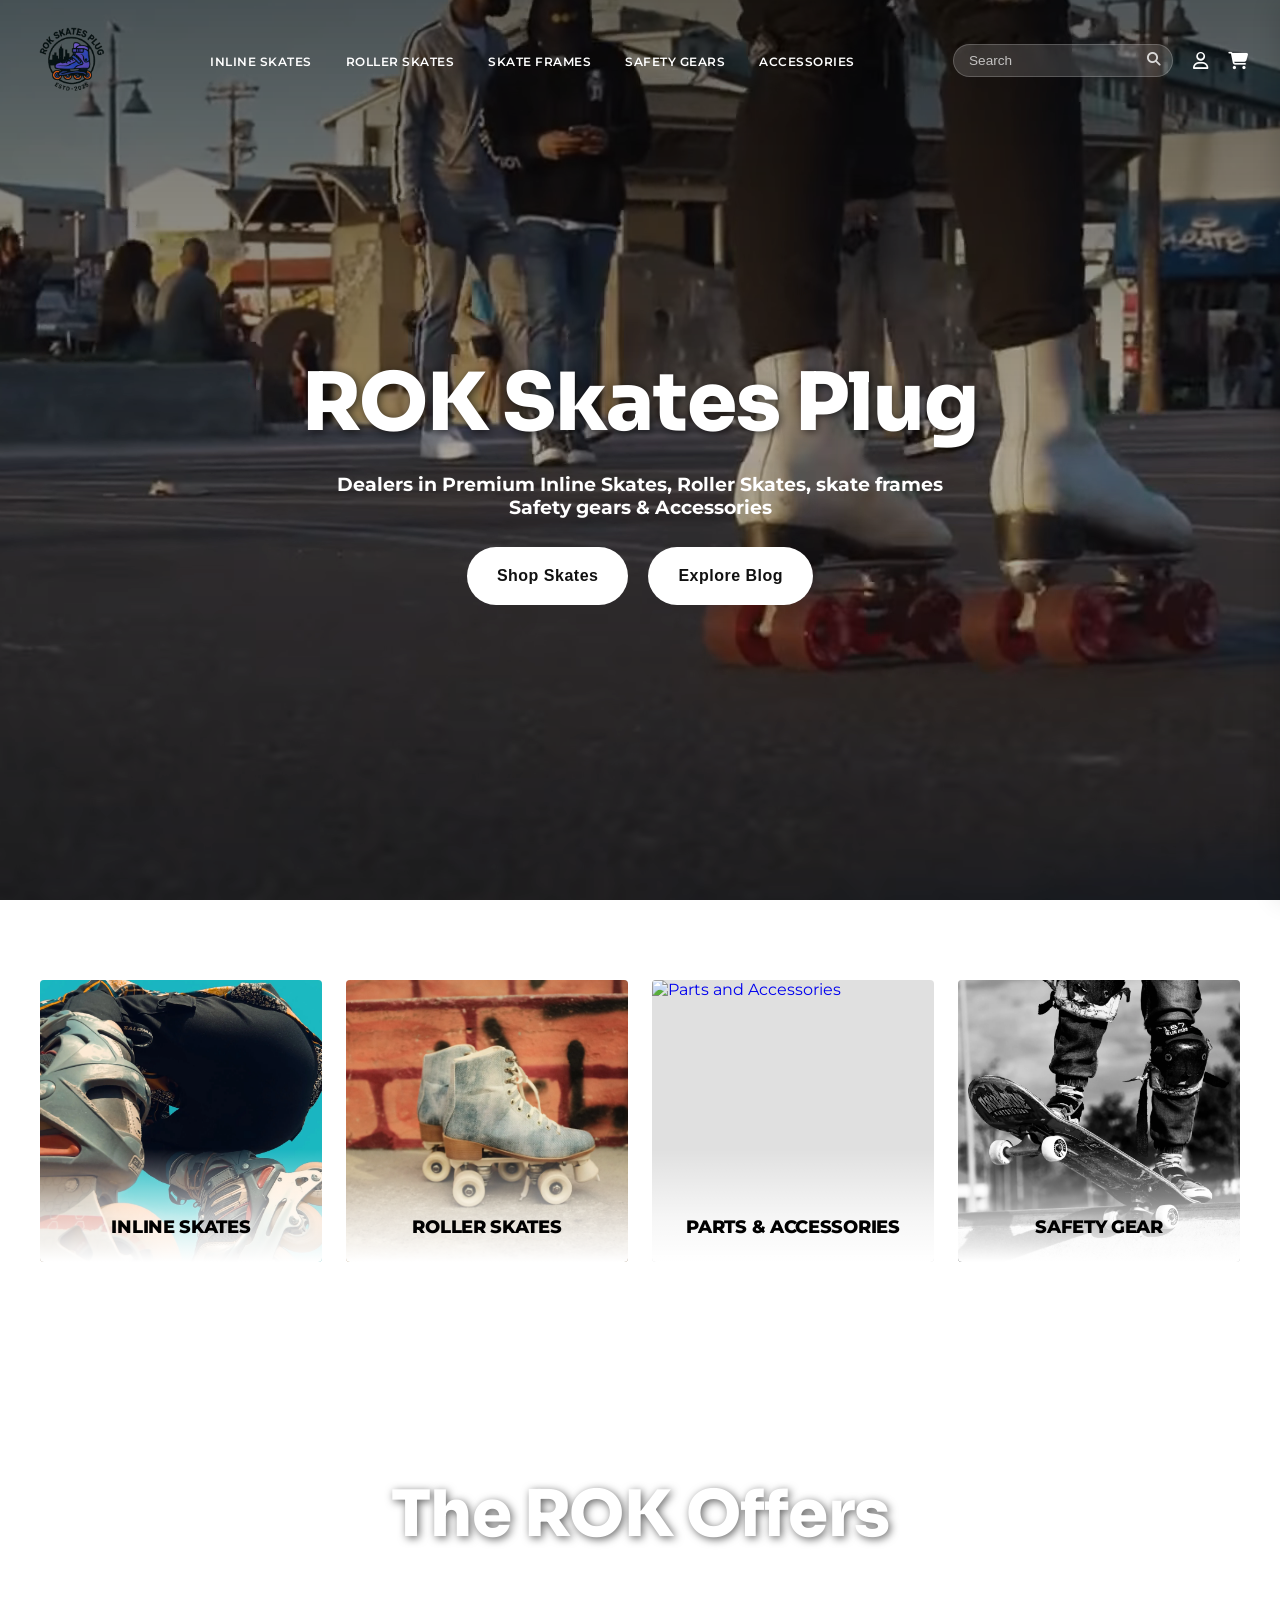
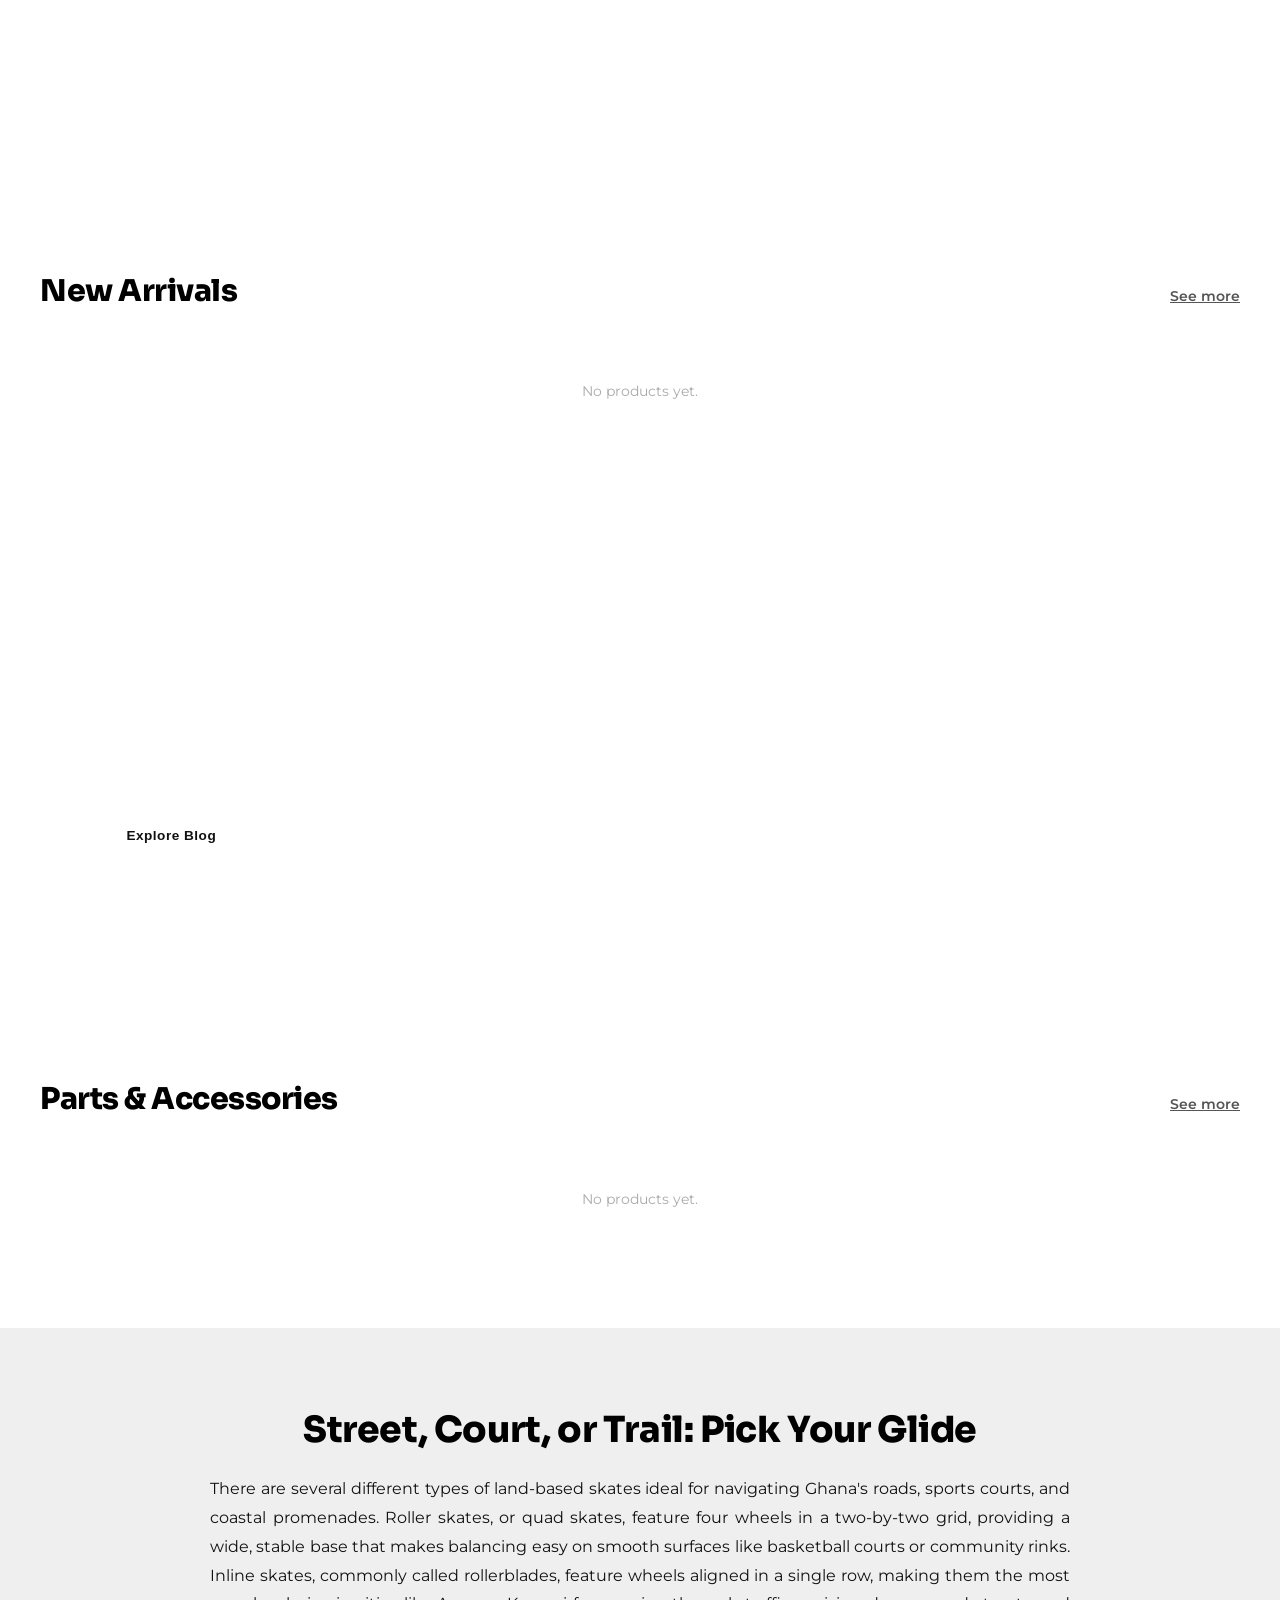
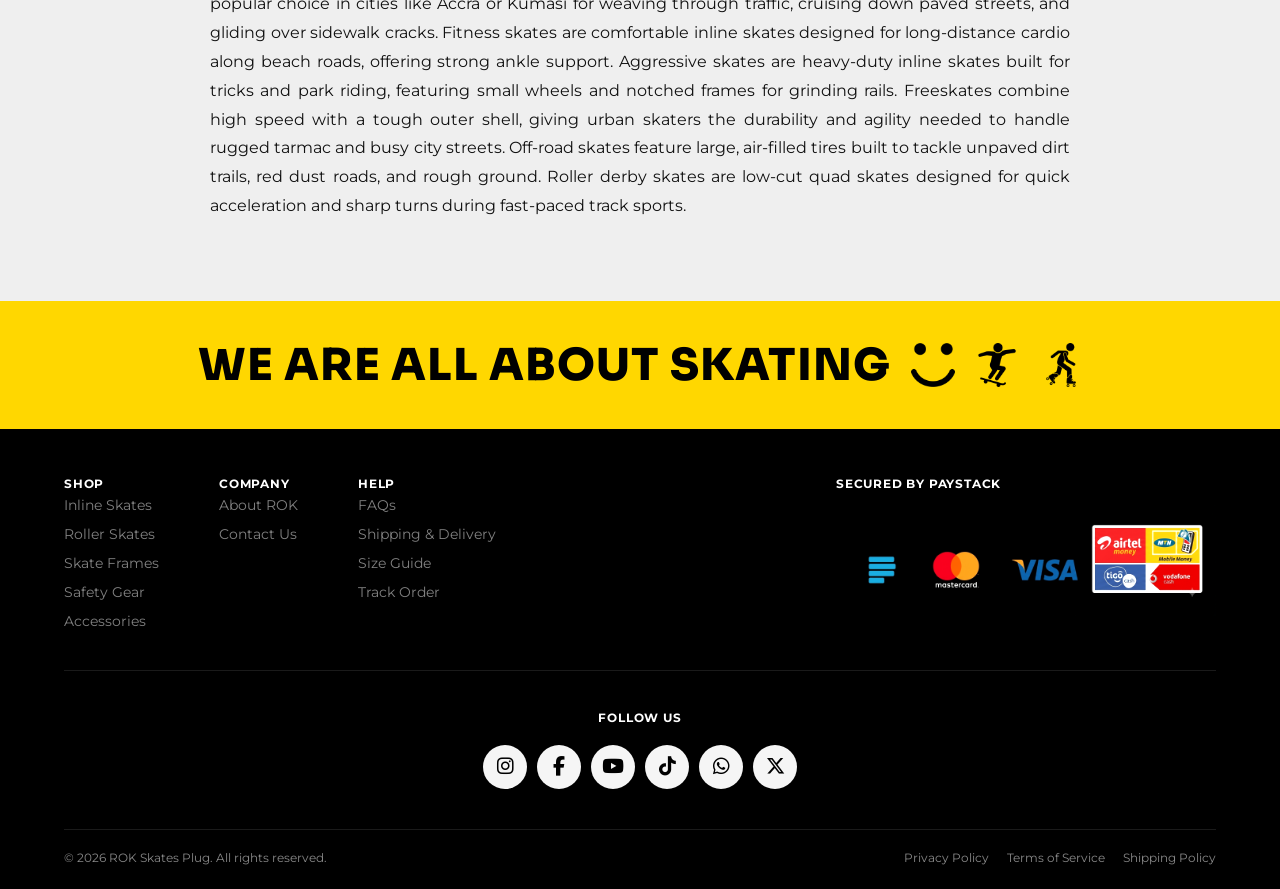
==== commit 32e352f9: "removal of blog from the navbar links and also footer links" ====
--- a/index.html
+++ b/index.html
@@ -37,7 +37,6 @@
                 <a href="/templates/skate_frames.html">SKATE FRAMES</a>
                 <a href="/templates/safety_gear.html">SAFETY GEARS</a>
                 <a href="/templates/Accessories.html">ACCESSORIES</a>
-                <a href="#">BLOG</a>
             </nav>
 
             <!-- Search and Icons Menu -->
@@ -207,7 +206,6 @@
                         <h4 class="footer-col-title">Company</h4>
                         <ul>
                             <li><a href="#">About ROK</a></li>
-                            <li><a href="#">Blog</a></li>
                             <li><a href="#">Contact Us</a></li>
                         </ul>
                     </div>
--- a/style.css
+++ b/style.css
@@ -1287,6 +1287,7 @@
     width: 420px;
     max-width: 100vw;
     height: 100vh;
+    height: 100dvh; /* dynamic viewport height — avoids address-bar overlap on mobile */
     background: #fff;
     z-index: 1101;
     display: flex;
@@ -1333,6 +1334,8 @@
 .cart-drawer-body {
     flex: 1;
     overflow-y: auto;
+    -webkit-overflow-scrolling: touch; /* smooth momentum scroll on iOS */
+    overscroll-behavior: contain;      /* prevent scroll bleeding to page */
     padding: 16px 24px;
 }
 
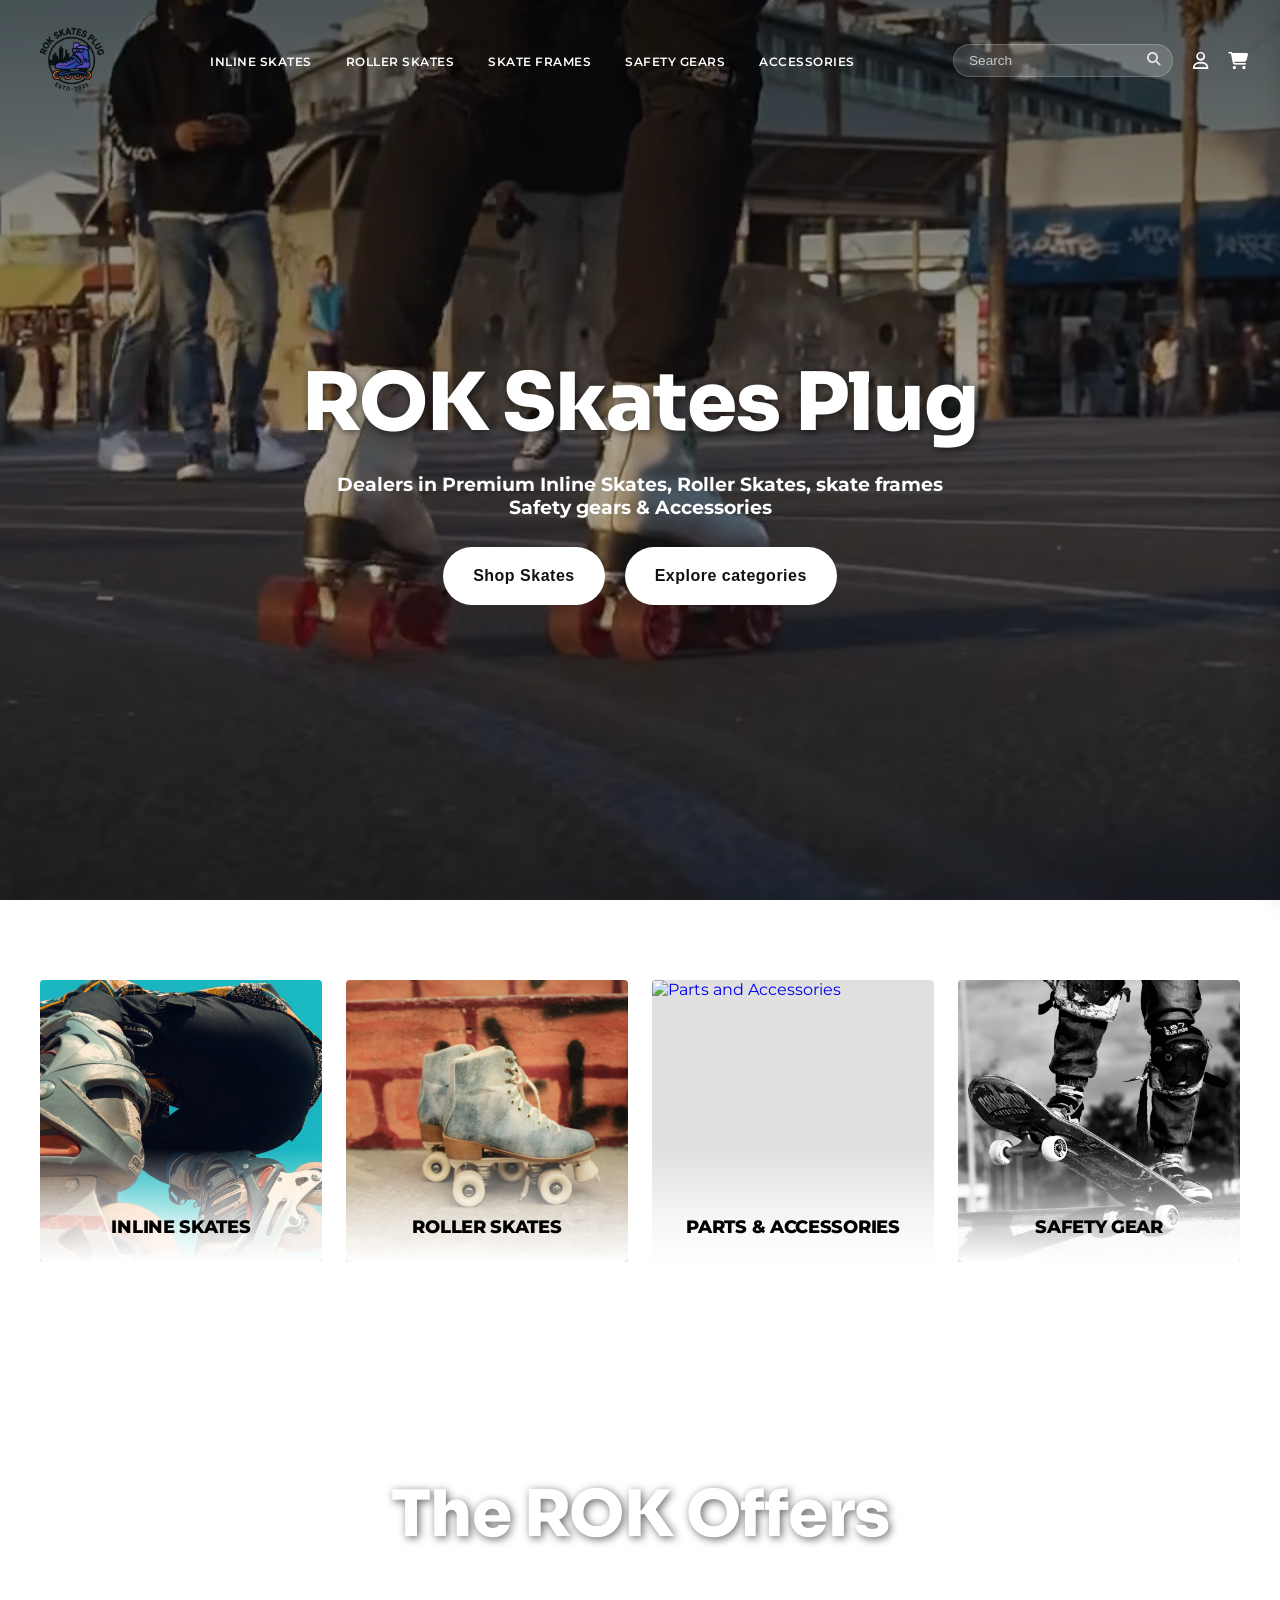
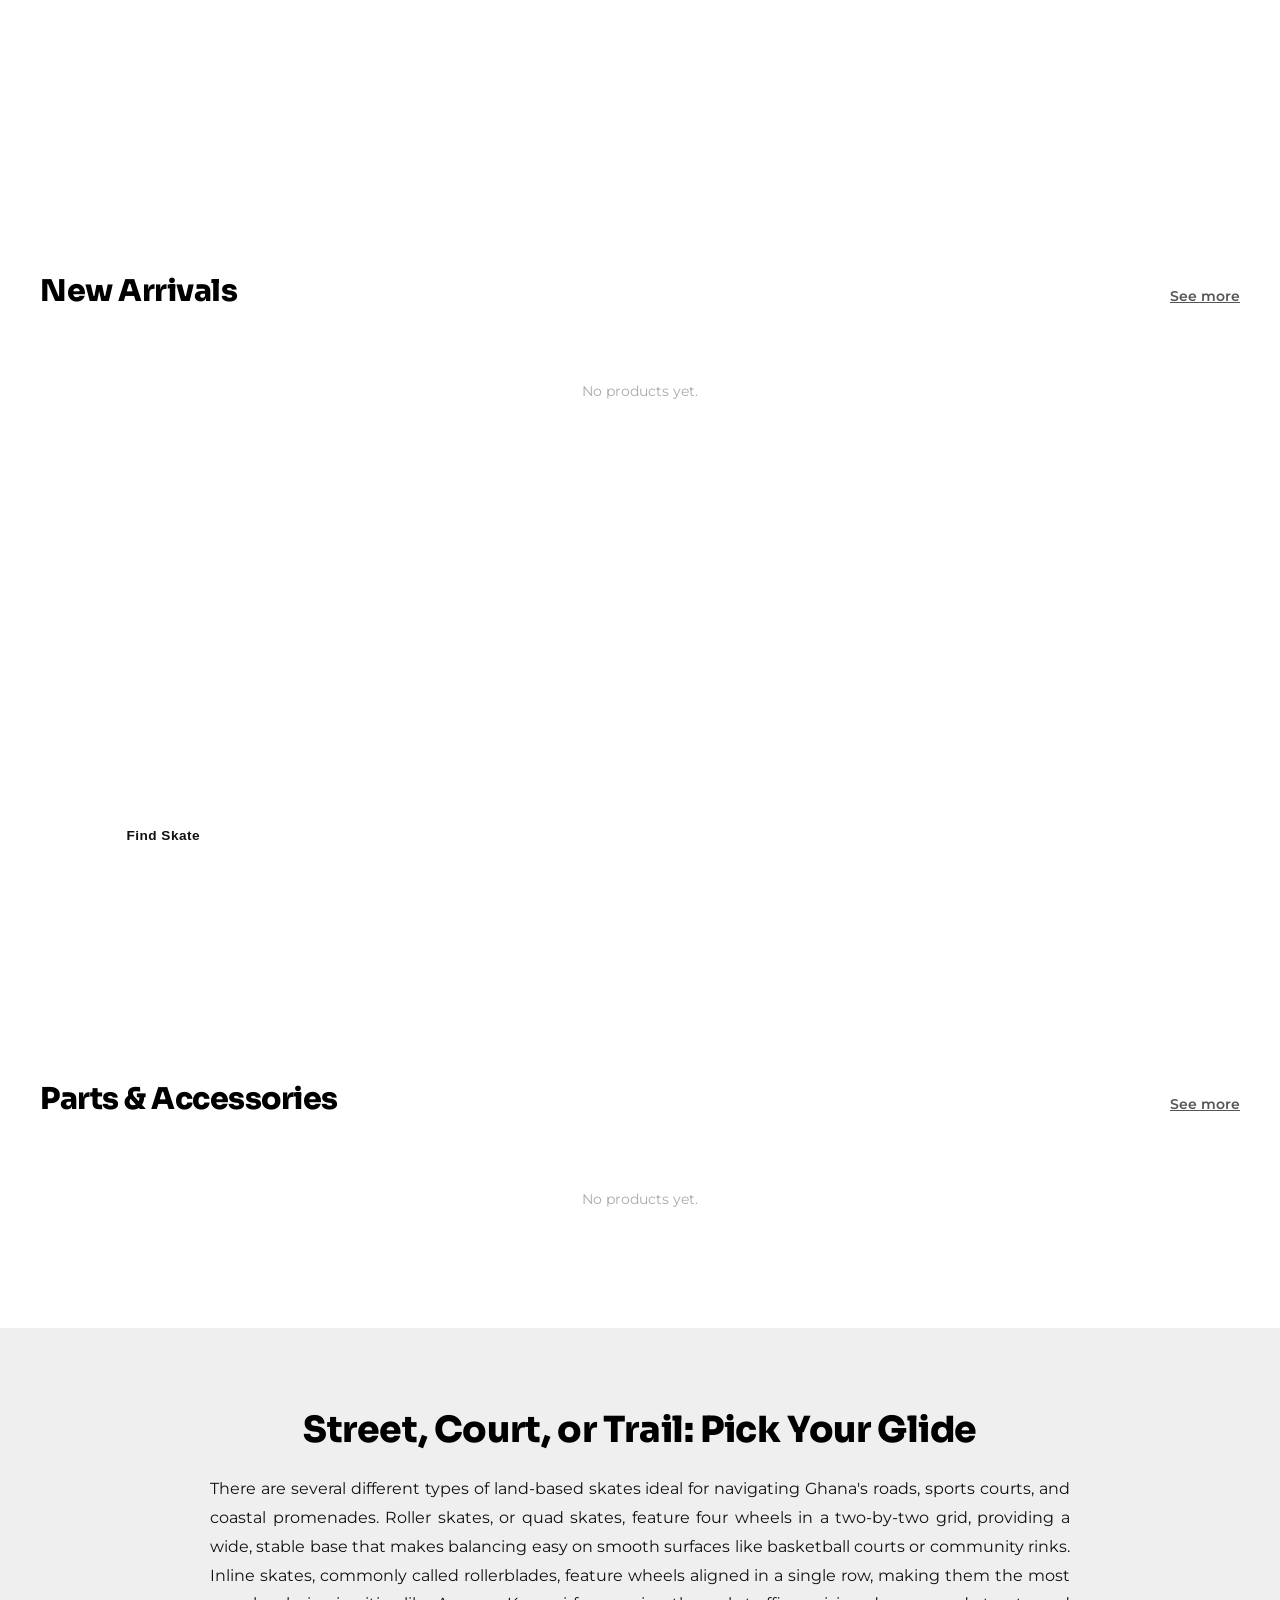
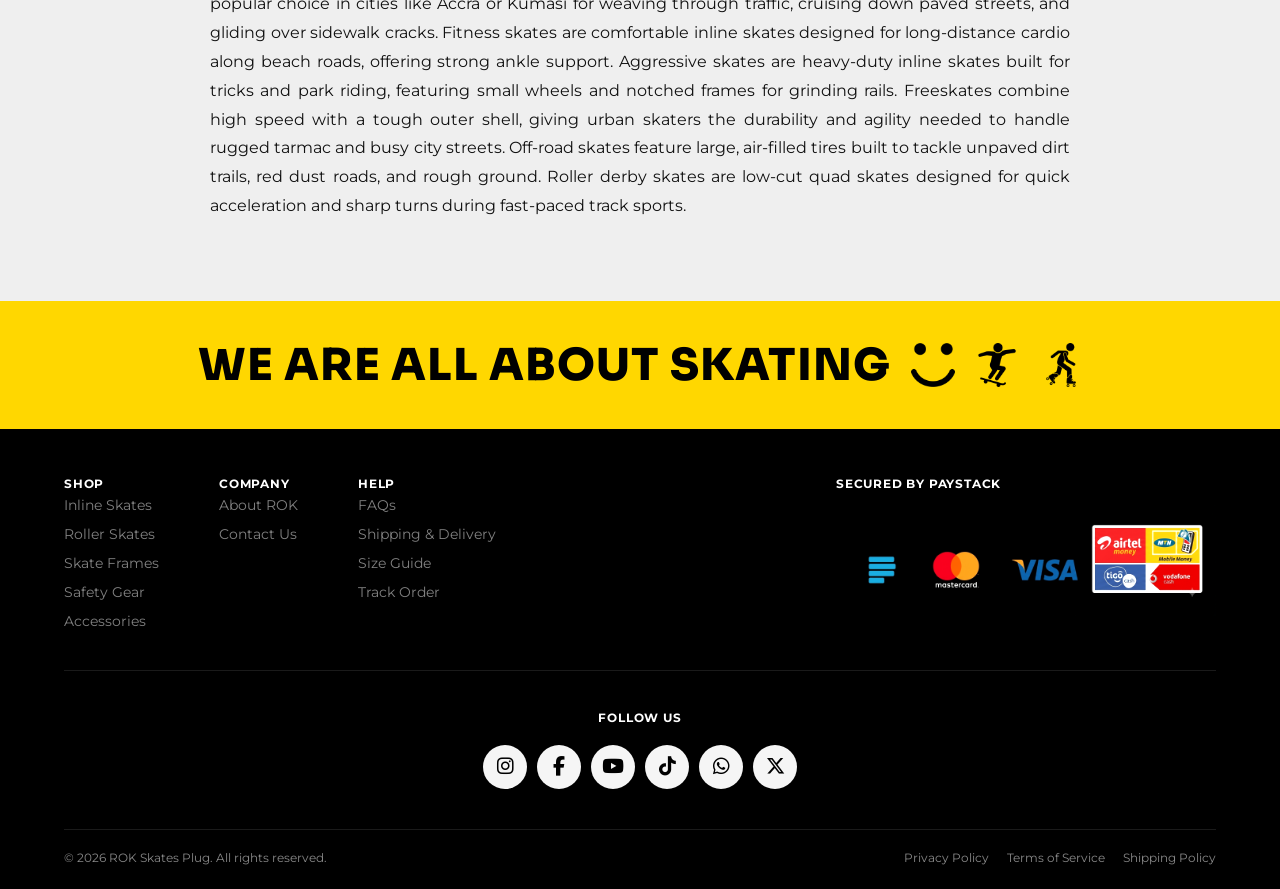
==== commit ae21dada: "changes of the blog section to the ready to roll section and changes to the button name" ====
--- a/index.html
+++ b/index.html
@@ -68,7 +68,7 @@
             <h3>Dealers in Premium Inline Skates, Roller Skates, skate frames<br> Safety gears & Accessories</h3>
             <div class="hero-buttons">
                 <a href="#fresh-arrivals" class="pill-btn">Shop Skates</a>
-                <a href="#" class="pill-btn">Explore Blog</a>
+                <a href="#categories" class="pill-btn">Explore categories</a>
             </div>
         </div>
     </section>
@@ -76,7 +76,7 @@
     <div class="page-content">
 
         <!-- Categories Section -->
-        <section class="categories-section">
+        <section class="categories-section" id="categories">
             <div class="category-container">
                 <a href="/templates/inlineskates.html" class="category-card">
                     <picture>
@@ -135,12 +135,12 @@
             </div>
         </section>
 
-        <!-- Blog Banner Section -->
+        <!-- Banner Section -->
         <section class="blog-banner-section">
             <div class="blog-banner-content">
-                <h1 class="blog-banner-title">Wanna learn more about skating?</h1>
-                <p class="blog-banner-subtitle">Read our blog for more info</p>
-                <a href="#" class="pill-btn pill-btn-sm">Explore Blog</a>
+                <h1 class="blog-banner-title">Ready to roll? Your next skate is waiting.</h1>
+                <p class="blog-banner-subtitle">Check out our products page for the latest skating gear</p>
+                <a href="/templates/All_items.html" class="pill-btn pill-btn-sm">Find Skate</a>
             </div>
         </section>
 
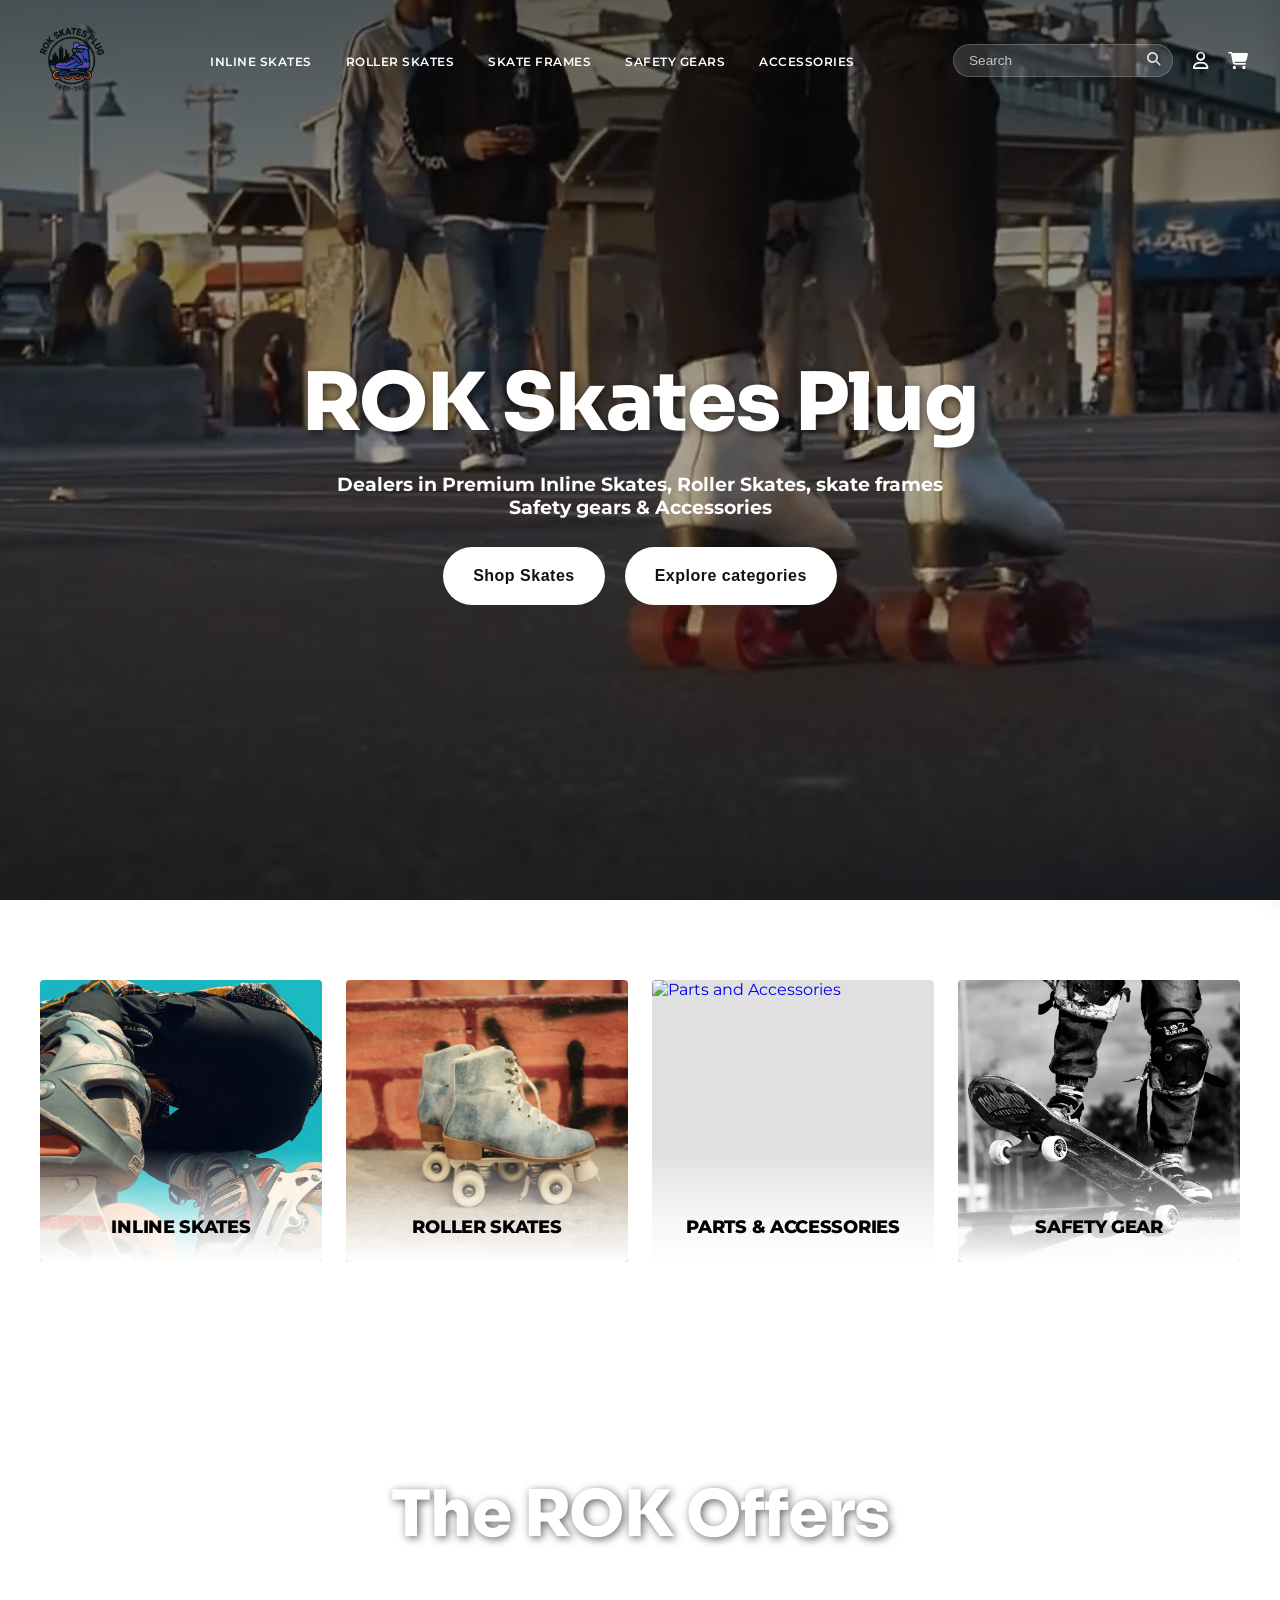
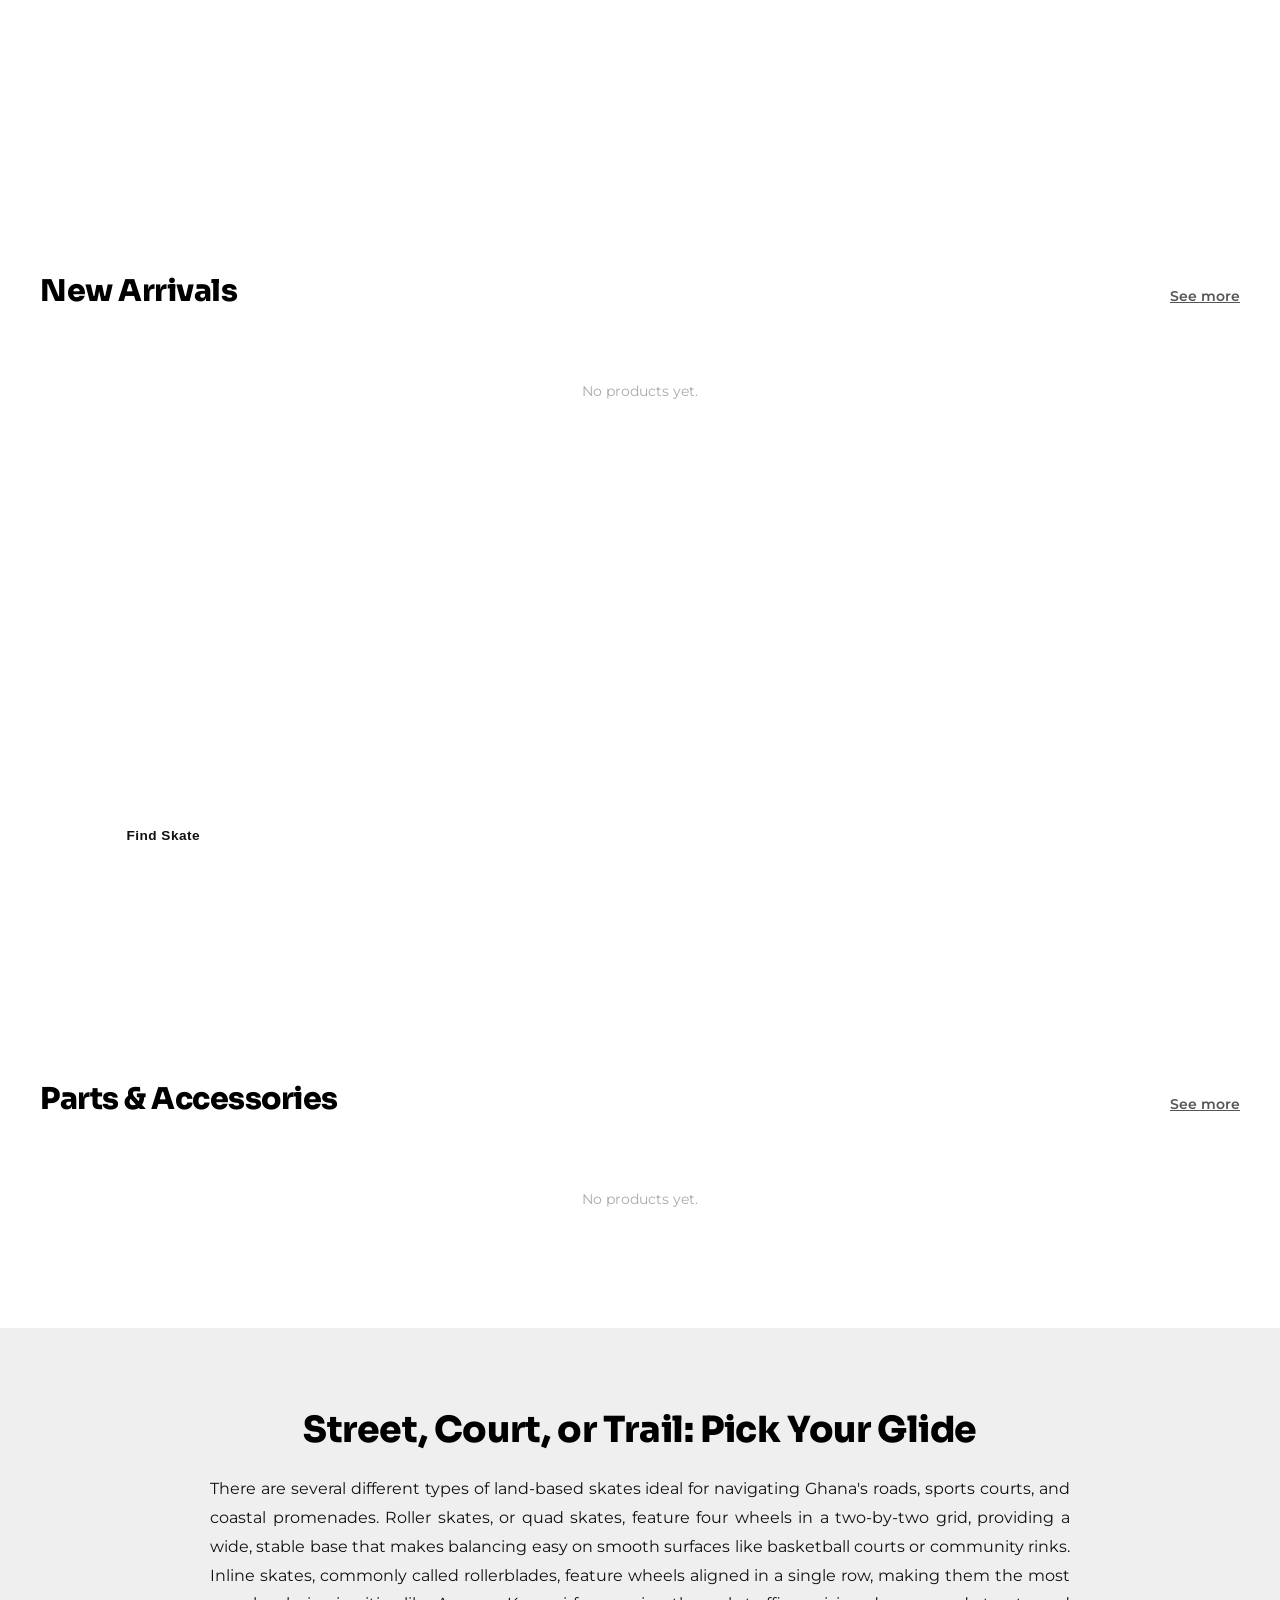
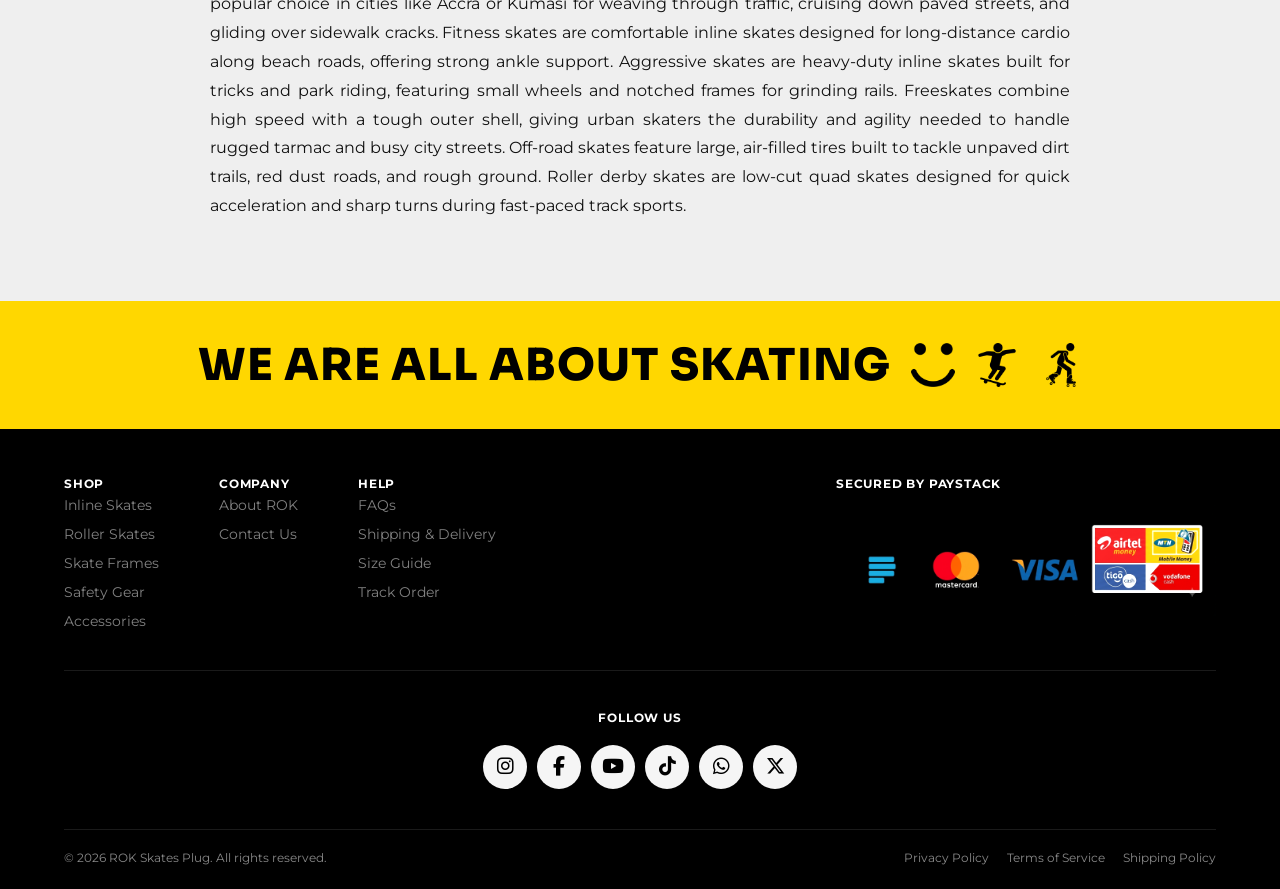
==== commit c69a865f: "change of the parts and accessories see more to point to the parts and accessories page instead" ====
--- a/index.html
+++ b/index.html
@@ -149,7 +149,7 @@
             <div class="fresh-arrivals-container">
                 <div class="fresh-arrivals-header">
                     <h2 class="fresh-arrivals-title">Parts &amp; Accessories</h2>
-                    <a href="/templates/All_items.html" class="fresh-arrivals-link">See more</a>
+                    <a href="/templates/Accessories.html" class="fresh-arrivals-link">See more</a>
                 </div>
                 <div class="fresh-slider-wrapper">
                     <button class="fresh-nav-arrow fresh-prev trending-prev" aria-label="Previous">&#10094;</button>
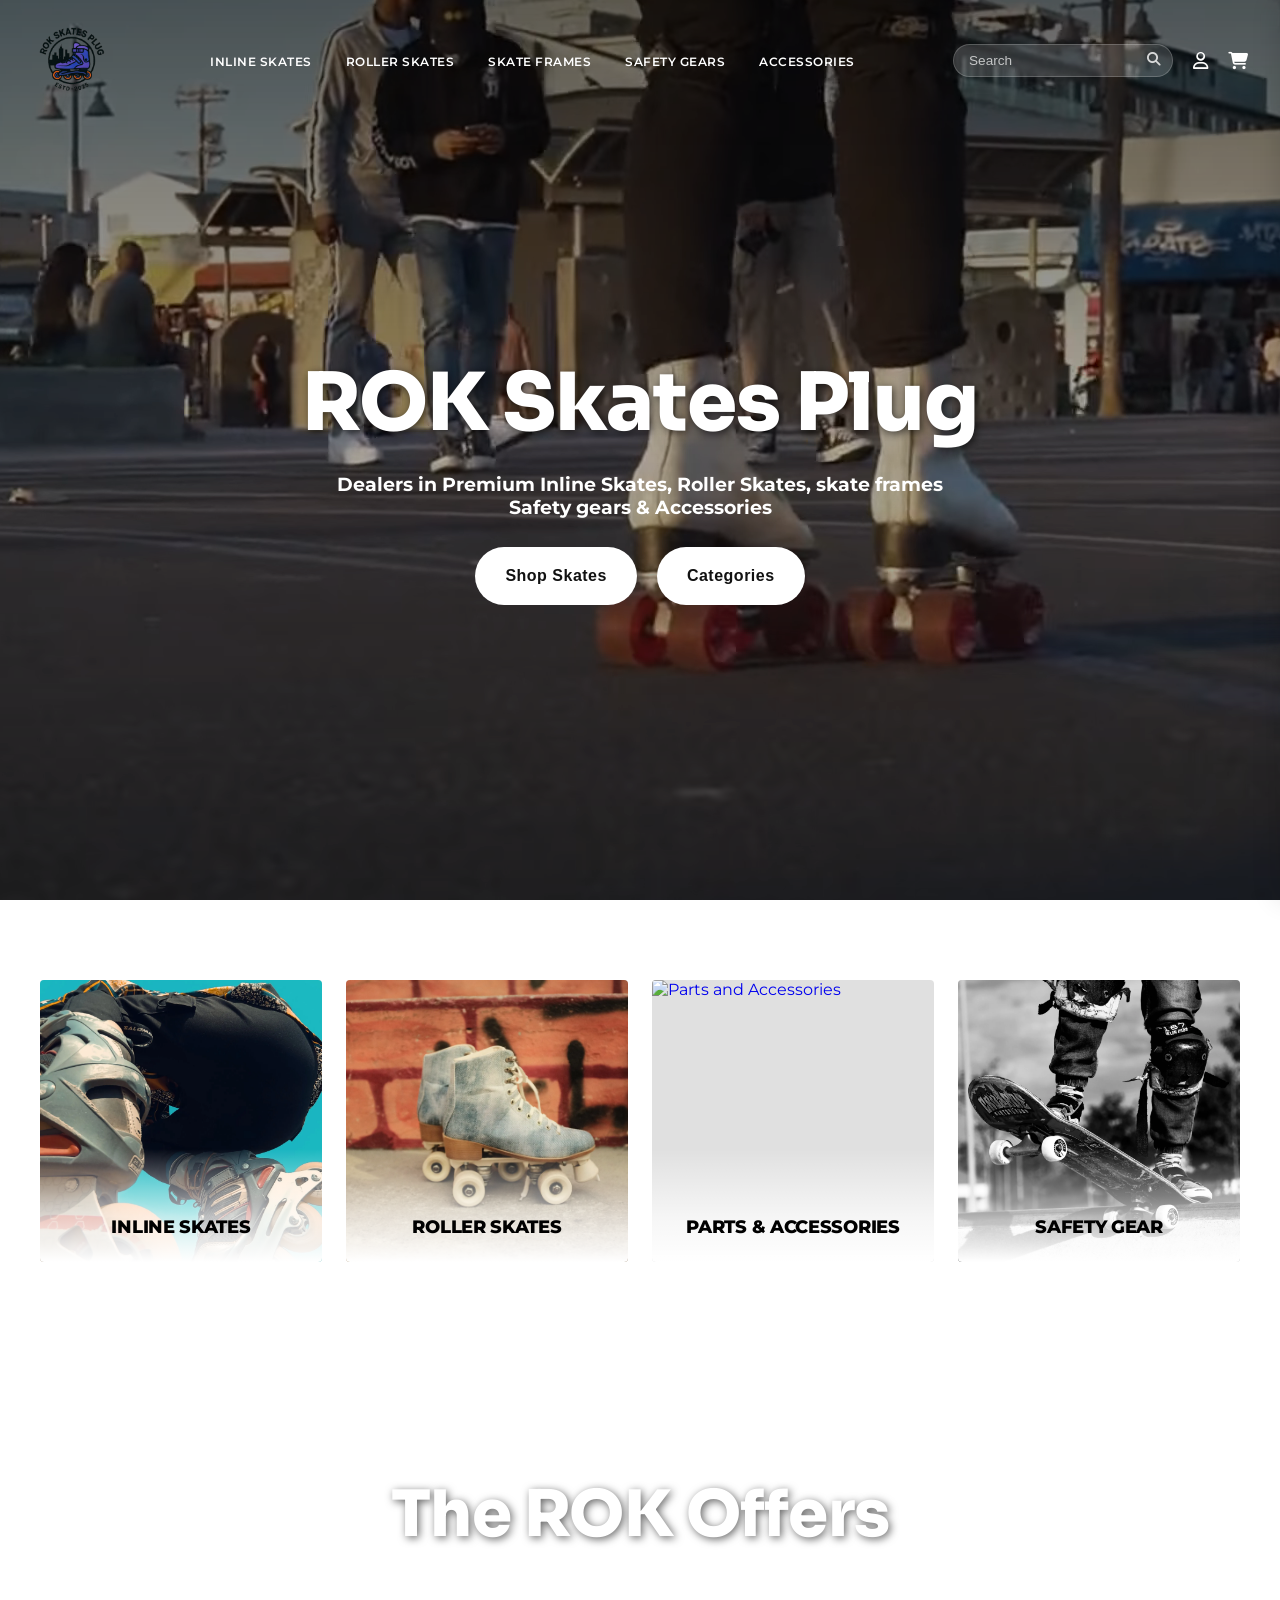
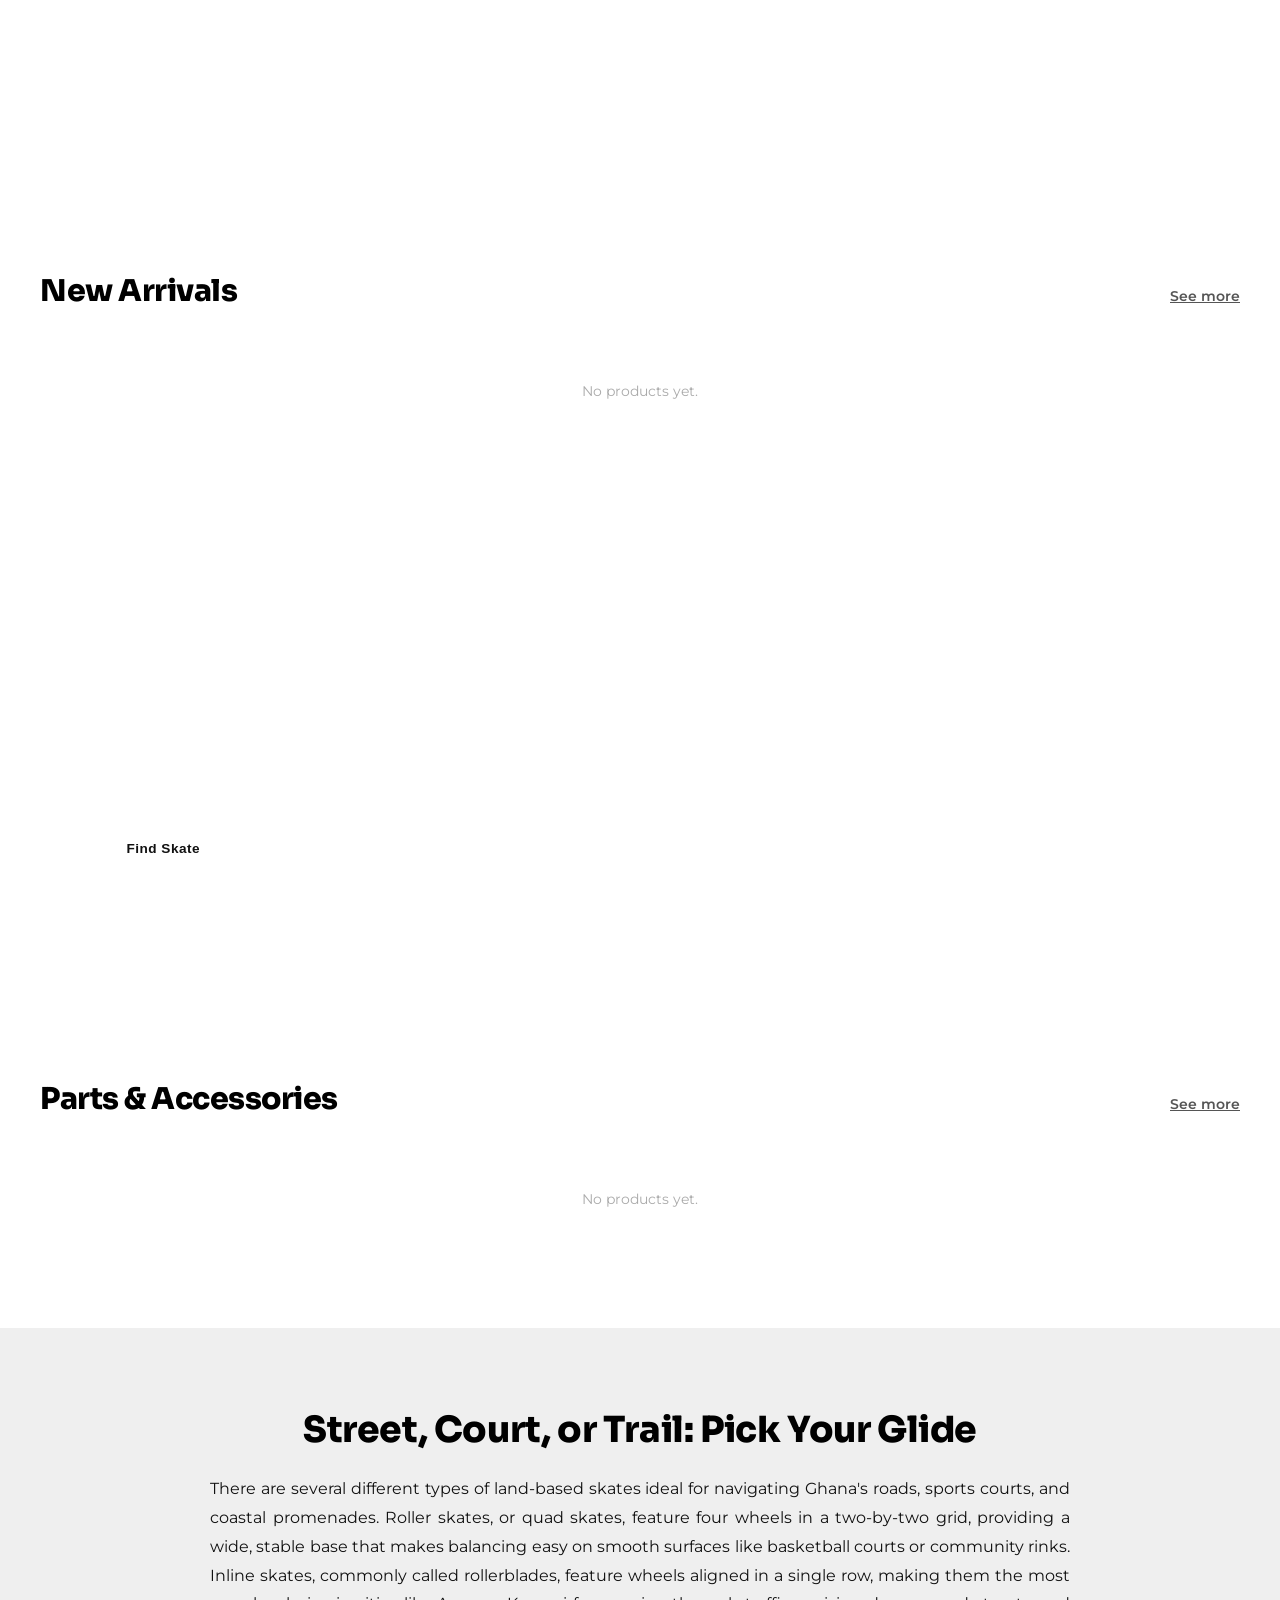
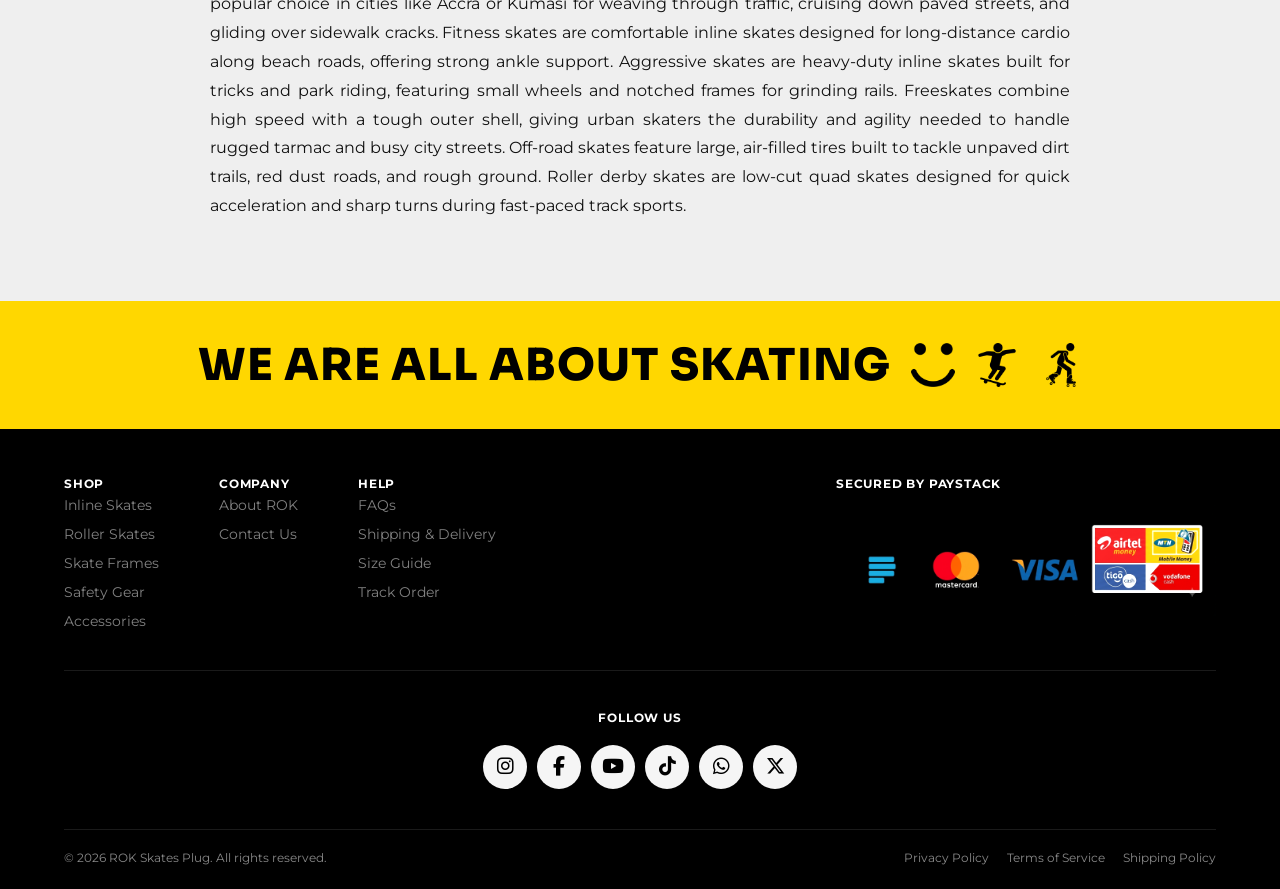
==== commit bc6af40b: "changes to the text formating" ====
--- a/index.html
+++ b/index.html
@@ -68,7 +68,7 @@
             <h3>Dealers in Premium Inline Skates, Roller Skates, skate frames<br> Safety gears & Accessories</h3>
             <div class="hero-buttons">
                 <a href="#fresh-arrivals" class="pill-btn">Shop Skates</a>
-                <a href="#categories" class="pill-btn">Explore categories</a>
+                <a href="#categories" class="pill-btn">Categories</a>
             </div>
         </div>
     </section>
@@ -138,7 +138,7 @@
         <!-- Banner Section -->
         <section class="blog-banner-section">
             <div class="blog-banner-content">
-                <h1 class="blog-banner-title">Ready to roll? Your next skate is waiting.</h1>
+                <h1 class="blog-banner-title">Ready to roll?</h1><br><h1>Your next skate is waiting.</h1>
                 <p class="blog-banner-subtitle">Check out our products page for the latest skating gear</p>
                 <a href="/templates/All_items.html" class="pill-btn pill-btn-sm">Find Skate</a>
             </div>
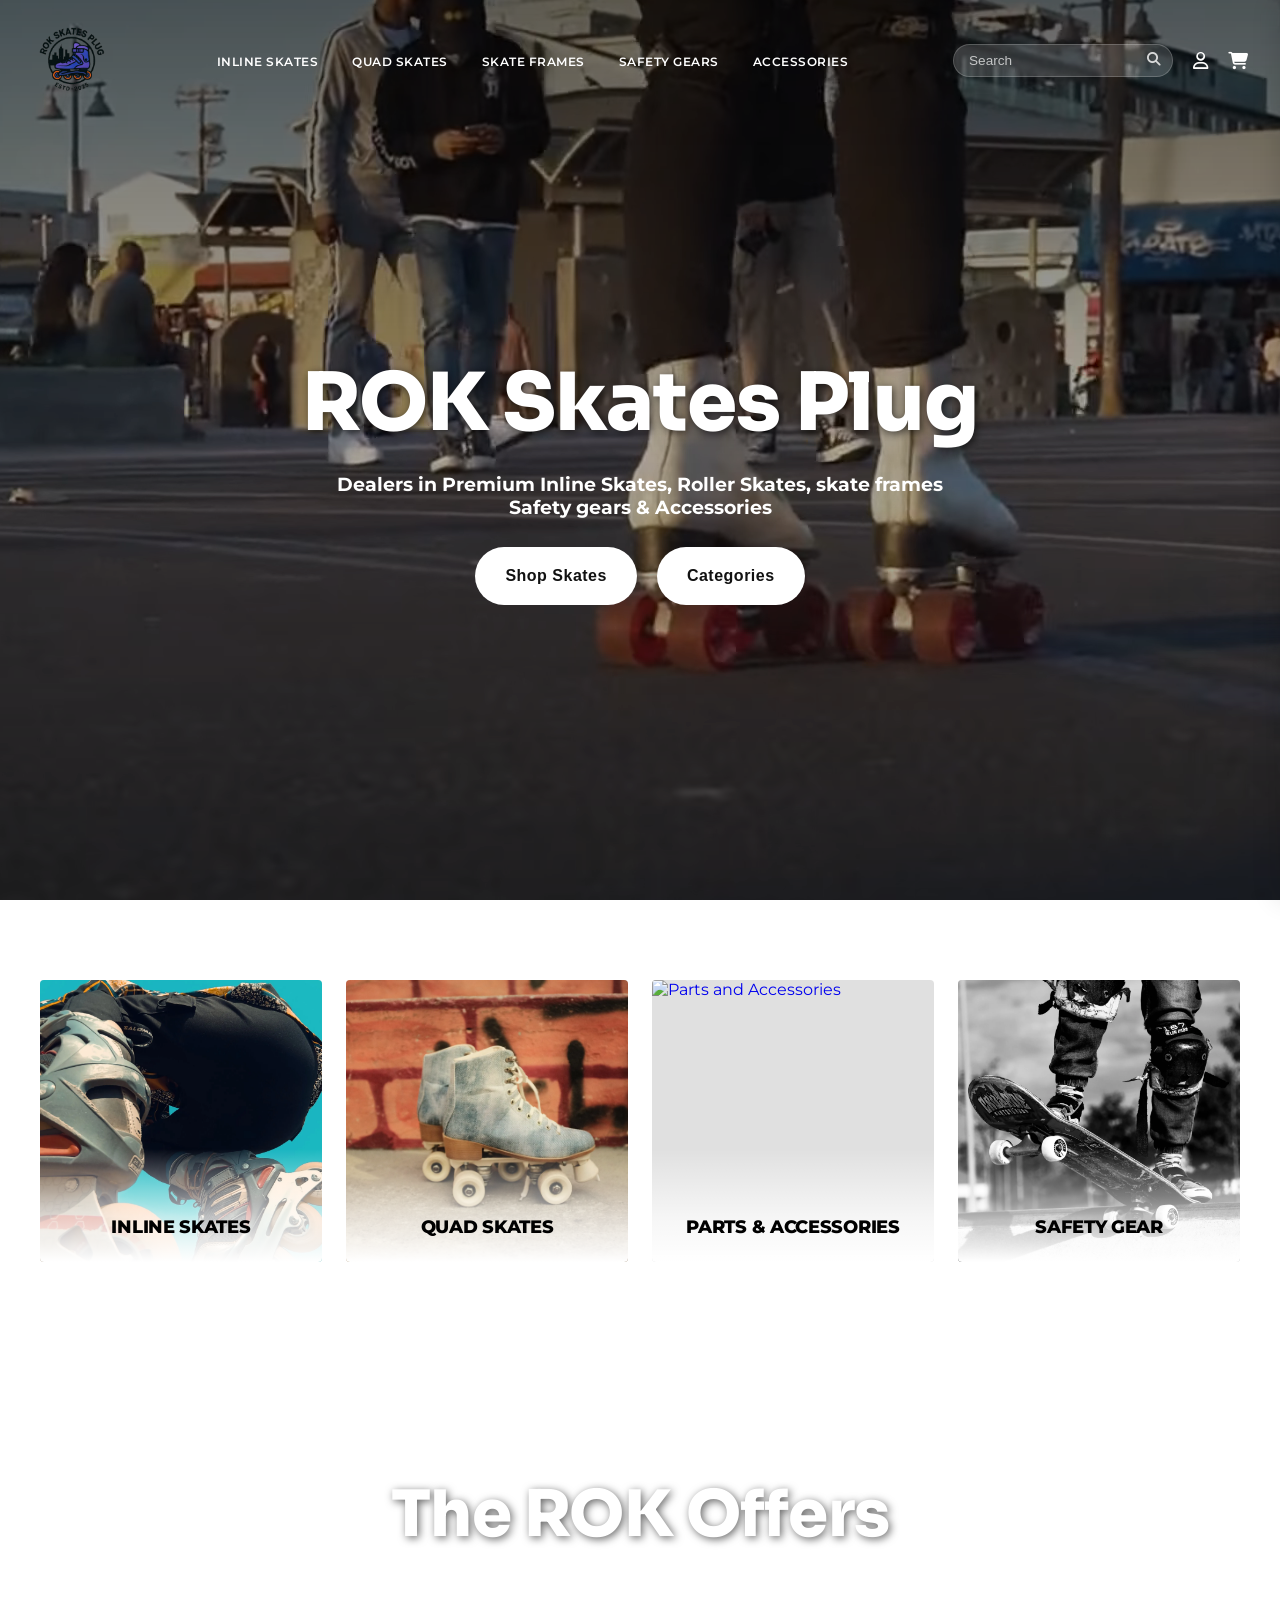
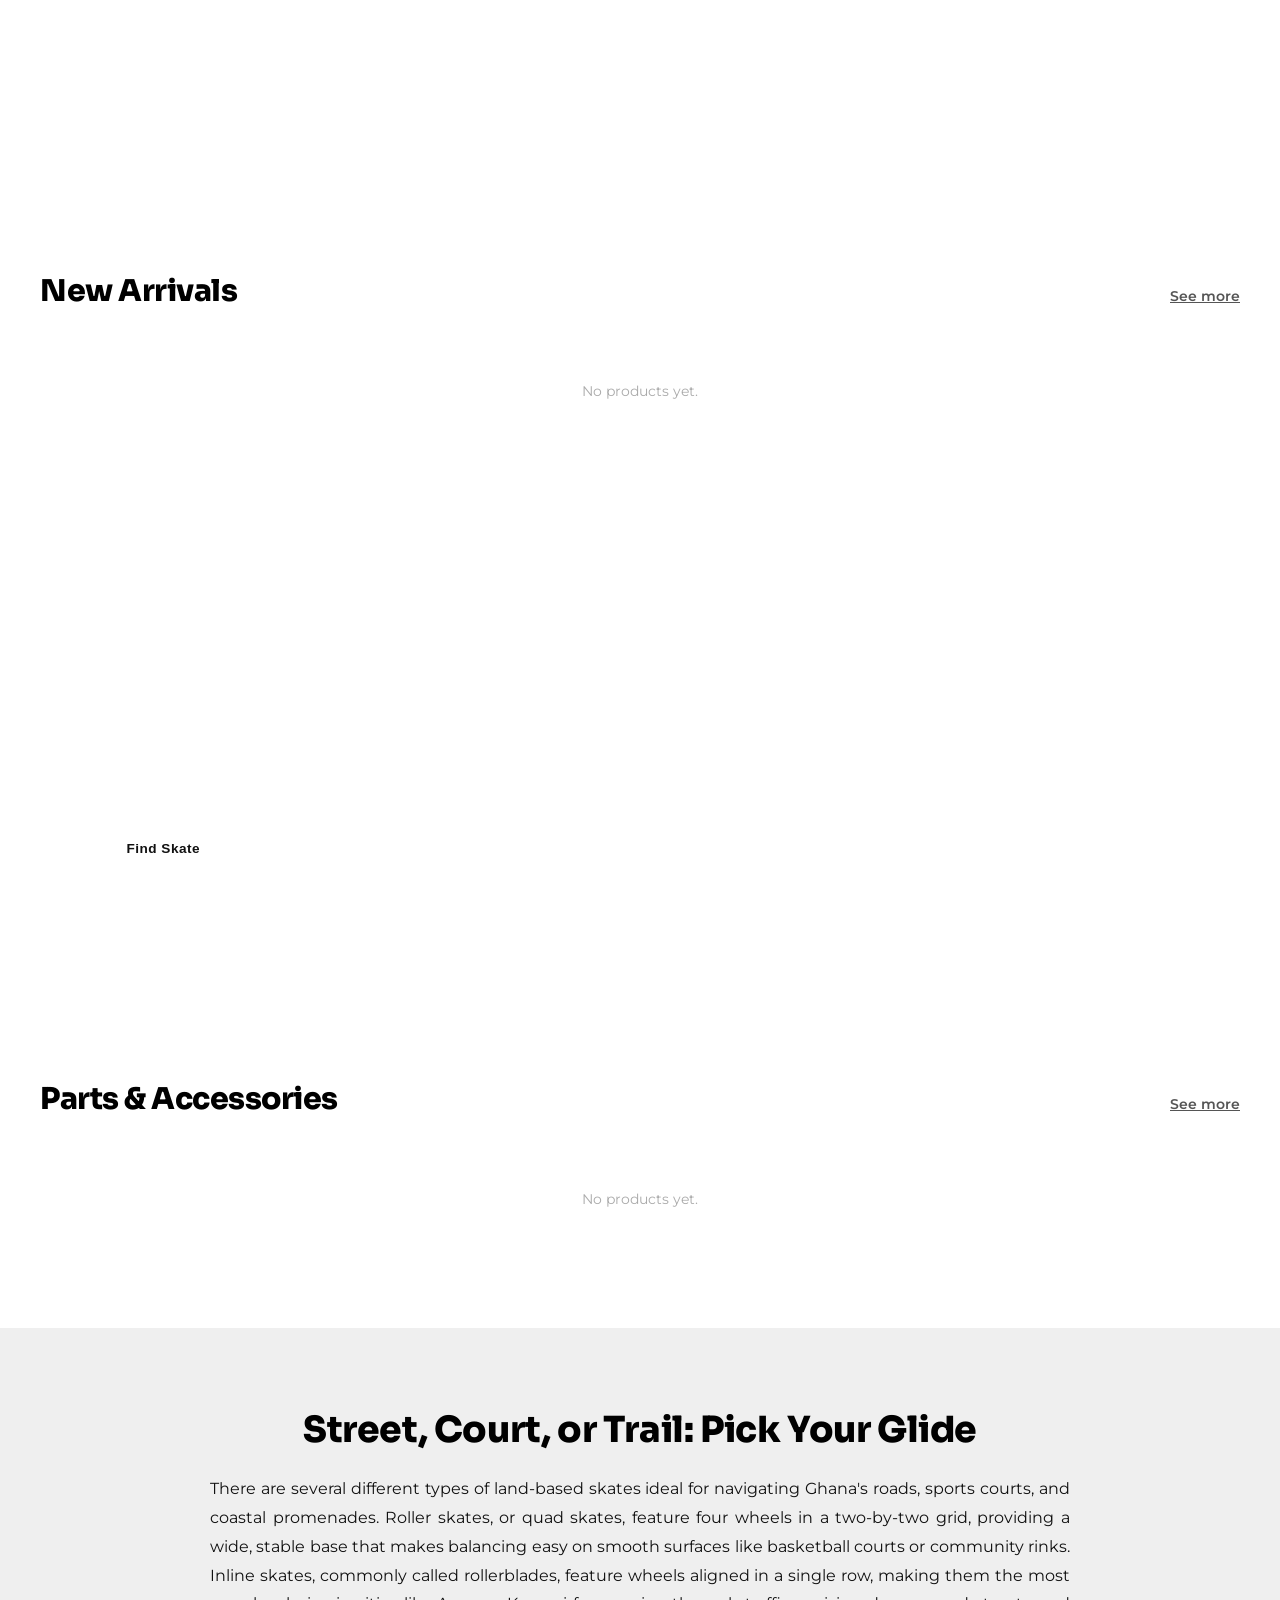
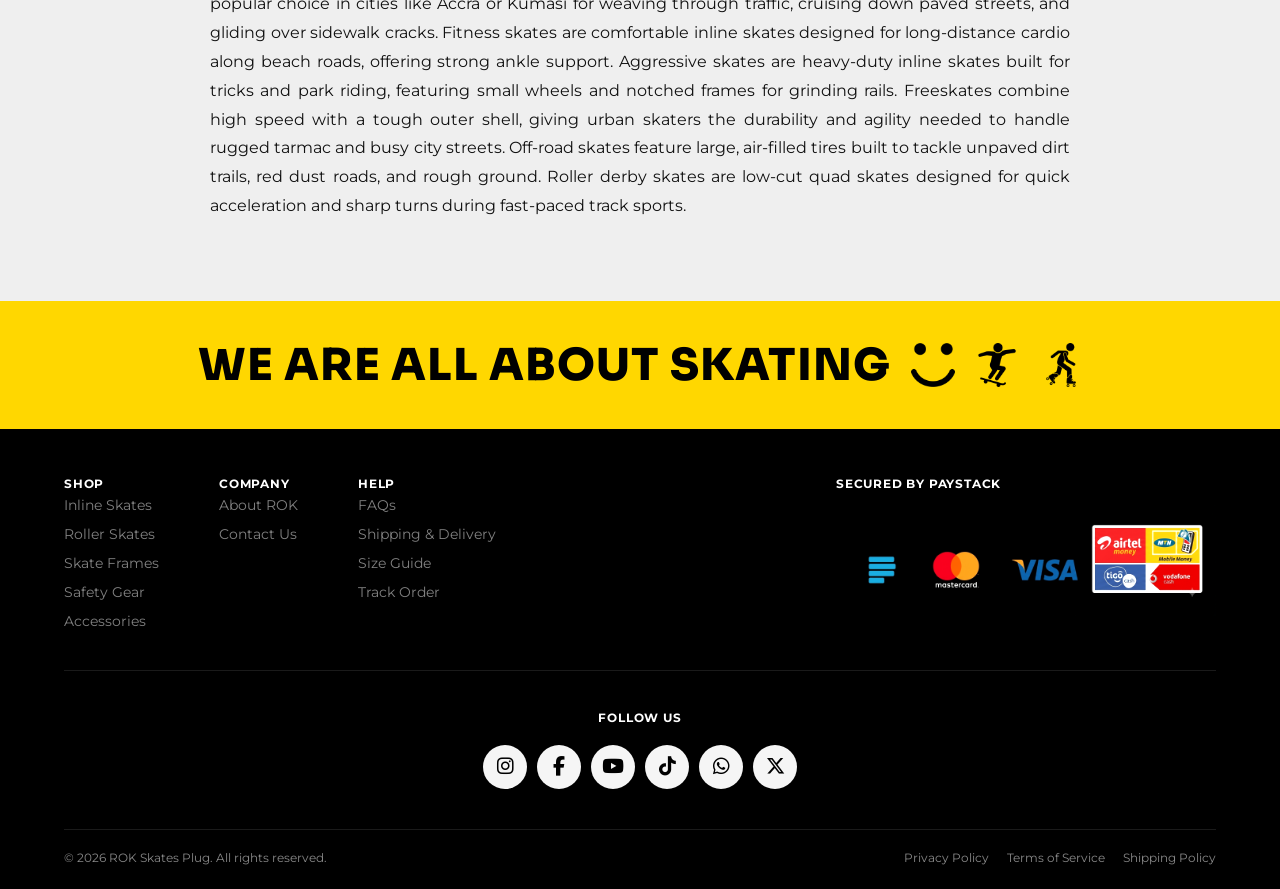
==== commit a2b8621a: "fixes to the bugs from the product upload modal" ====
--- a/index.html
+++ b/index.html
@@ -33,7 +33,7 @@
             <!-- Main Navigation Links -->
             <nav class="nav-links">
                 <a href="/templates/inlineskates.html">INLINE SKATES</a>
-                <a href="/templates/rollerskates.html">ROLLER SKATES</a>
+                <a href="/templates/rollerskates.html">QUAD SKATES</a>
                 <a href="/templates/skate_frames.html">SKATE FRAMES</a>
                 <a href="/templates/safety_gear.html">SAFETY GEARS</a>
                 <a href="/templates/Accessories.html">ACCESSORIES</a>
@@ -88,9 +88,9 @@
                 <a href="/templates/rollerskates.html" class="category-card">
                     <picture>
                         <source srcset="/Assets/rollerskate.webp" type="image/webp">
-                        <img class="card-bg" src="/Assets/rollerskate.jpg" alt="Roller Skates" loading="lazy" decoding="async">
+                        <img class="card-bg" src="/Assets/rollerskate.jpg" alt="Quad Skates" loading="lazy" decoding="async">
                     </picture>
-                    <h2 class="category-title">Roller Skates</h2>
+                    <h2 class="category-title">Quad Skates</h2>
                 </a>
                 <a href="/templates/Accessories.html" class="category-card">
                     <img class="card-bg" src="https://images.unsplash.com/photo-1547447134-cd3f5c716030?q=80&w=500&auto=format&fit=crop&fm=webp" alt="Parts and Accessories" loading="lazy" decoding="async">
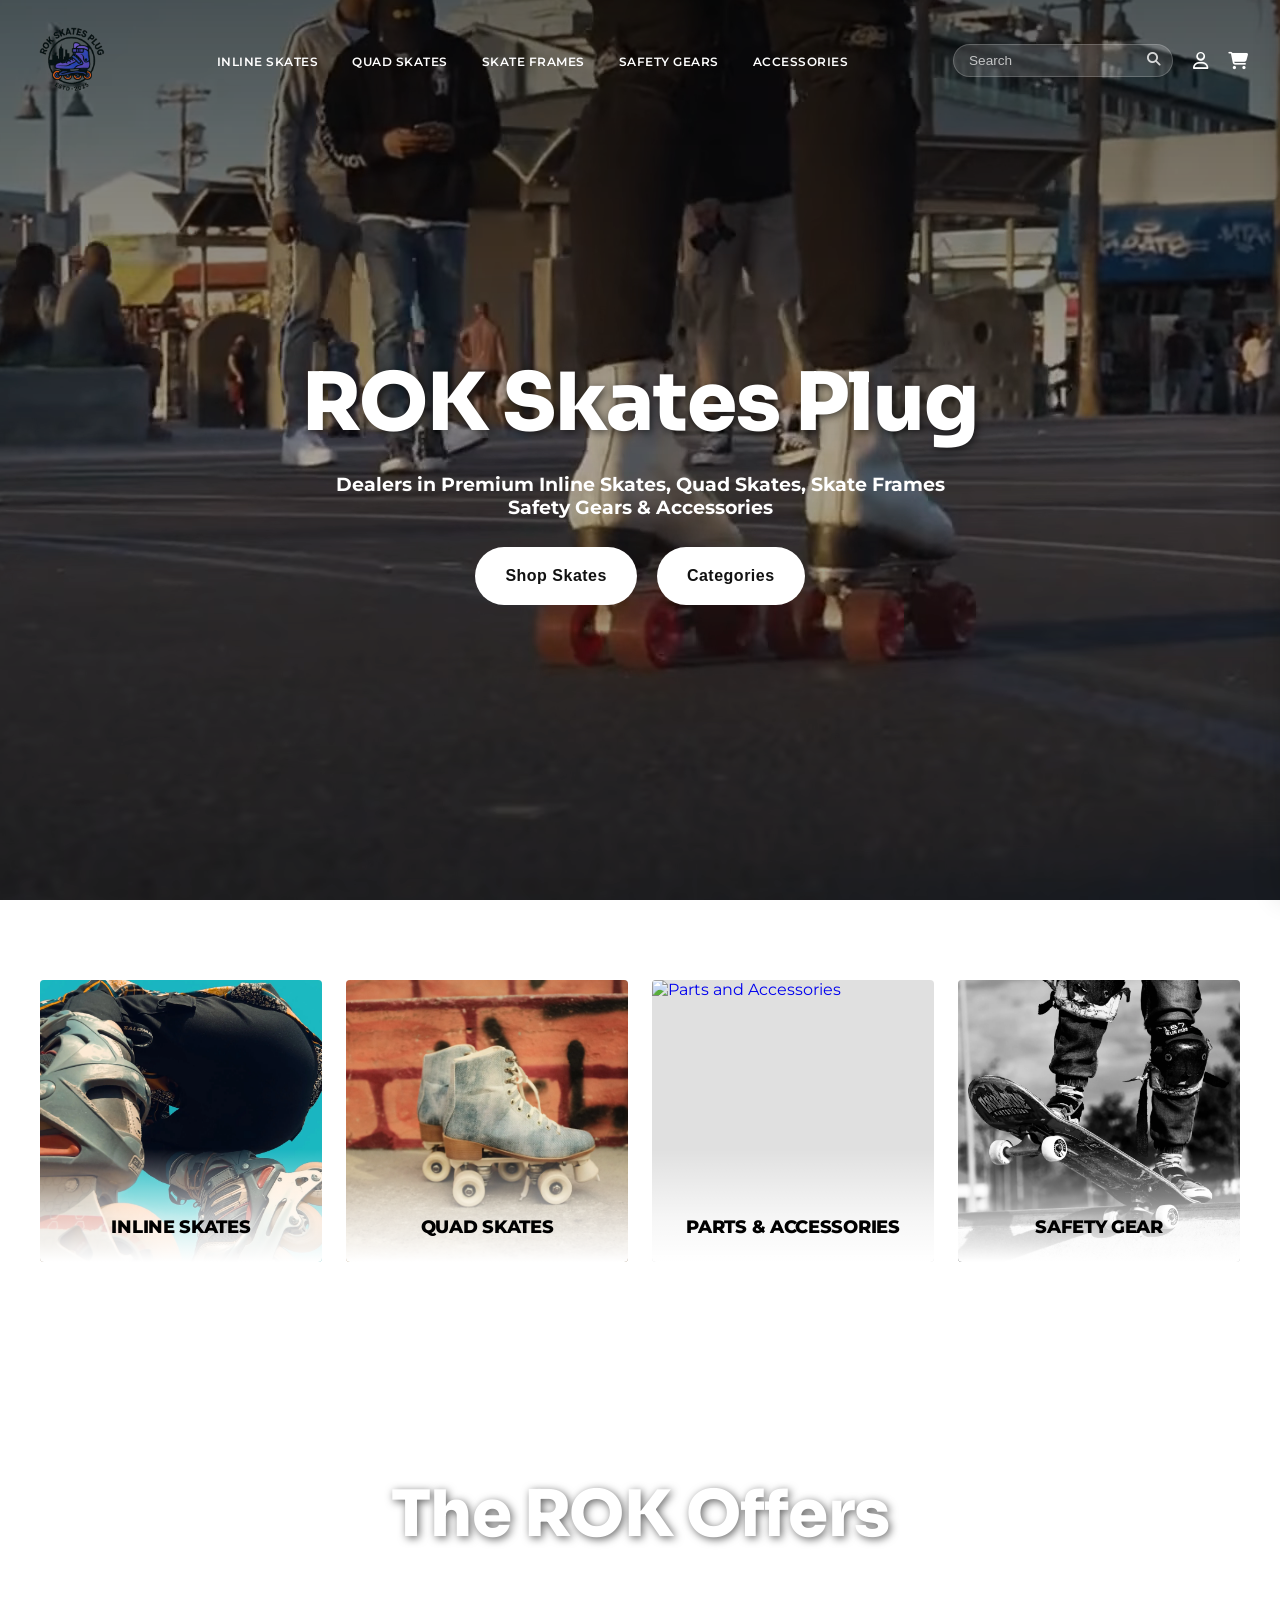
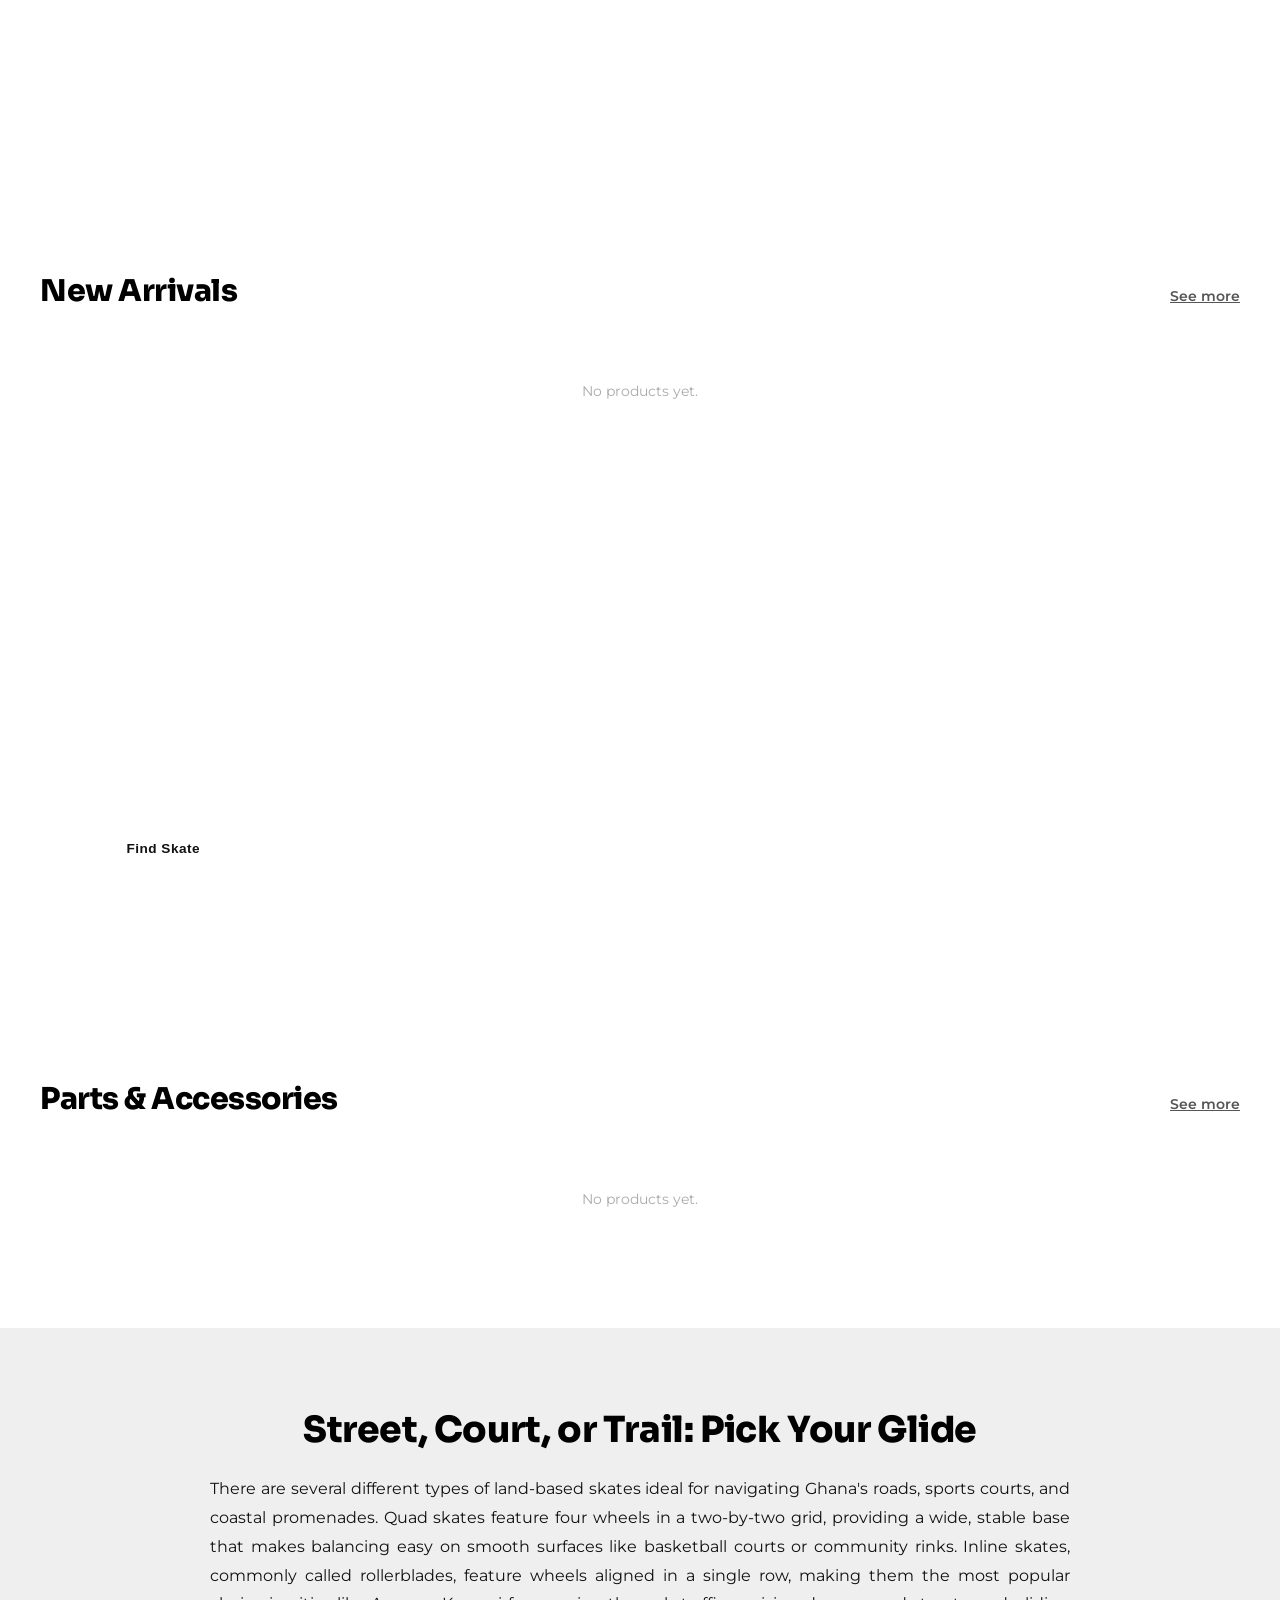
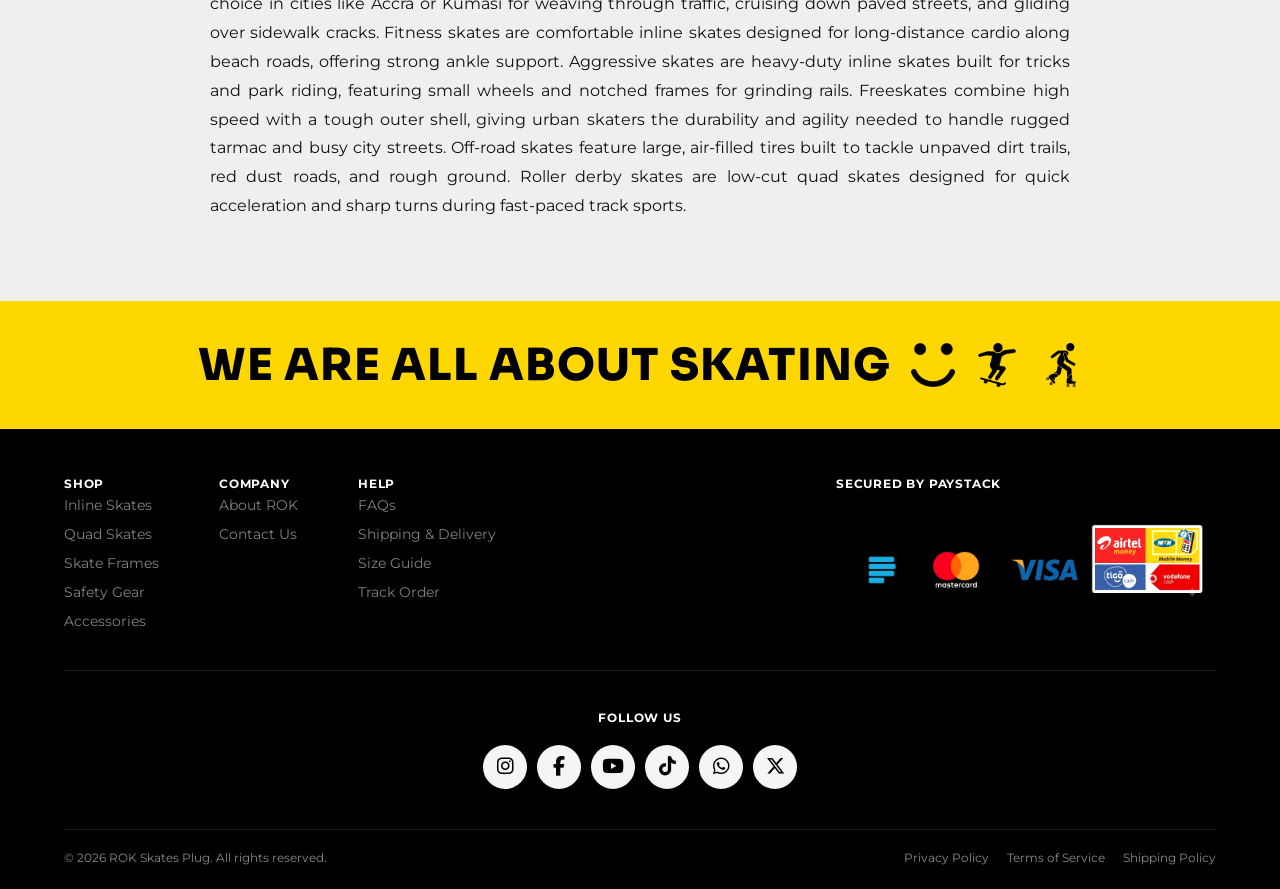
==== commit a0445642: "changes to the quad skates and anchoring links to index.html" ====
--- a/index.html
+++ b/index.html
@@ -65,7 +65,7 @@
         <div class="hero-overlay"></div>
         <div class="hero-content"><br><br><br>
             <h1>ROK Skates Plug</h1>
-            <h3>Dealers in Premium Inline Skates, Roller Skates, skate frames<br> Safety gears & Accessories</h3>
+            <h3>Dealers in Premium Inline Skates, Quad Skates, Skate Frames<br> Safety Gears &amp; Accessories</h3>
             <div class="hero-buttons">
                 <a href="#fresh-arrivals" class="pill-btn">Shop Skates</a>
                 <a href="#categories" class="pill-btn">Categories</a>
@@ -166,8 +166,8 @@
             <div class="skate-types-container">
                 <h2 class="skate-types-title">Street, Court, or Trail: Pick Your Glide</h2>
                 <p class="skate-types-body">
-                    <span id="skate-text-short">There are several different types of land-based skates ideal for navigating Ghana's roads, sports courts, and coastal promenades. Roller skates, or quad skates, feature four wheels in a two-by-two grid, providing a wide, stable base...</span>
-                    <span id="skate-text-full"> There are several different types of land-based skates ideal for navigating Ghana's roads, sports courts, and coastal promenades. Roller skates, or quad skates, feature four wheels in a two-by-two grid, providing a wide, stable base that makes balancing easy on smooth surfaces like basketball courts or community rinks. Inline skates, commonly called rollerblades, feature wheels aligned in a single row, making them the most popular choice in cities like Accra or Kumasi for weaving through traffic, cruising down paved streets, and gliding over sidewalk cracks. Fitness skates are comfortable inline skates designed for long-distance cardio along beach roads, offering strong ankle support. Aggressive skates are heavy-duty inline skates built for tricks and park riding, featuring small wheels and notched frames for grinding rails. Freeskates combine high speed with a tough outer shell, giving urban skaters the durability and agility needed to handle rugged tarmac and busy city streets. Off-road skates feature large, air-filled tires built to tackle unpaved dirt trails, red dust roads, and rough ground. Roller derby skates are low-cut quad skates designed for quick acceleration and sharp turns during fast-paced track sports.</span>
+                    <span id="skate-text-short">There are several different types of land-based skates ideal for navigating Ghana's roads, sports courts, and coastal promenades. Quad skates feature four wheels in a two-by-two grid, providing a wide, stable base...</span>
+                    <span id="skate-text-full"> There are several different types of land-based skates ideal for navigating Ghana's roads, sports courts, and coastal promenades. Quad skates feature four wheels in a two-by-two grid, providing a wide, stable base that makes balancing easy on smooth surfaces like basketball courts or community rinks. Inline skates, commonly called rollerblades, feature wheels aligned in a single row, making them the most popular choice in cities like Accra or Kumasi for weaving through traffic, cruising down paved streets, and gliding over sidewalk cracks. Fitness skates are comfortable inline skates designed for long-distance cardio along beach roads, offering strong ankle support. Aggressive skates are heavy-duty inline skates built for tricks and park riding, featuring small wheels and notched frames for grinding rails. Freeskates combine high speed with a tough outer shell, giving urban skaters the durability and agility needed to handle rugged tarmac and busy city streets. Off-road skates feature large, air-filled tires built to tackle unpaved dirt trails, red dust roads, and rough ground. Roller derby skates are low-cut quad skates designed for quick acceleration and sharp turns during fast-paced track sports.</span>
                     <button class="read-more-btn" id="skate-read-more" onclick="toggleSkateText()">Read more</button>
                 </p>
             </div>
@@ -196,7 +196,7 @@
                         <h4 class="footer-col-title">Shop</h4>
                         <ul>
                             <li><a href="/templates/inlineskates.html">Inline Skates</a></li>
-                            <li><a href="/templates/rollerskates.html">Roller Skates</a></li>
+                            <li><a href="/templates/rollerskates.html">Quad Skates</a></li>
                             <li><a href="/templates/skate_frames.html">Skate Frames</a></li>
                             <li><a href="/templates/safety_gear.html">Safety Gear</a></li>
                             <li><a href="/templates/Accessories.html">Accessories</a></li>
